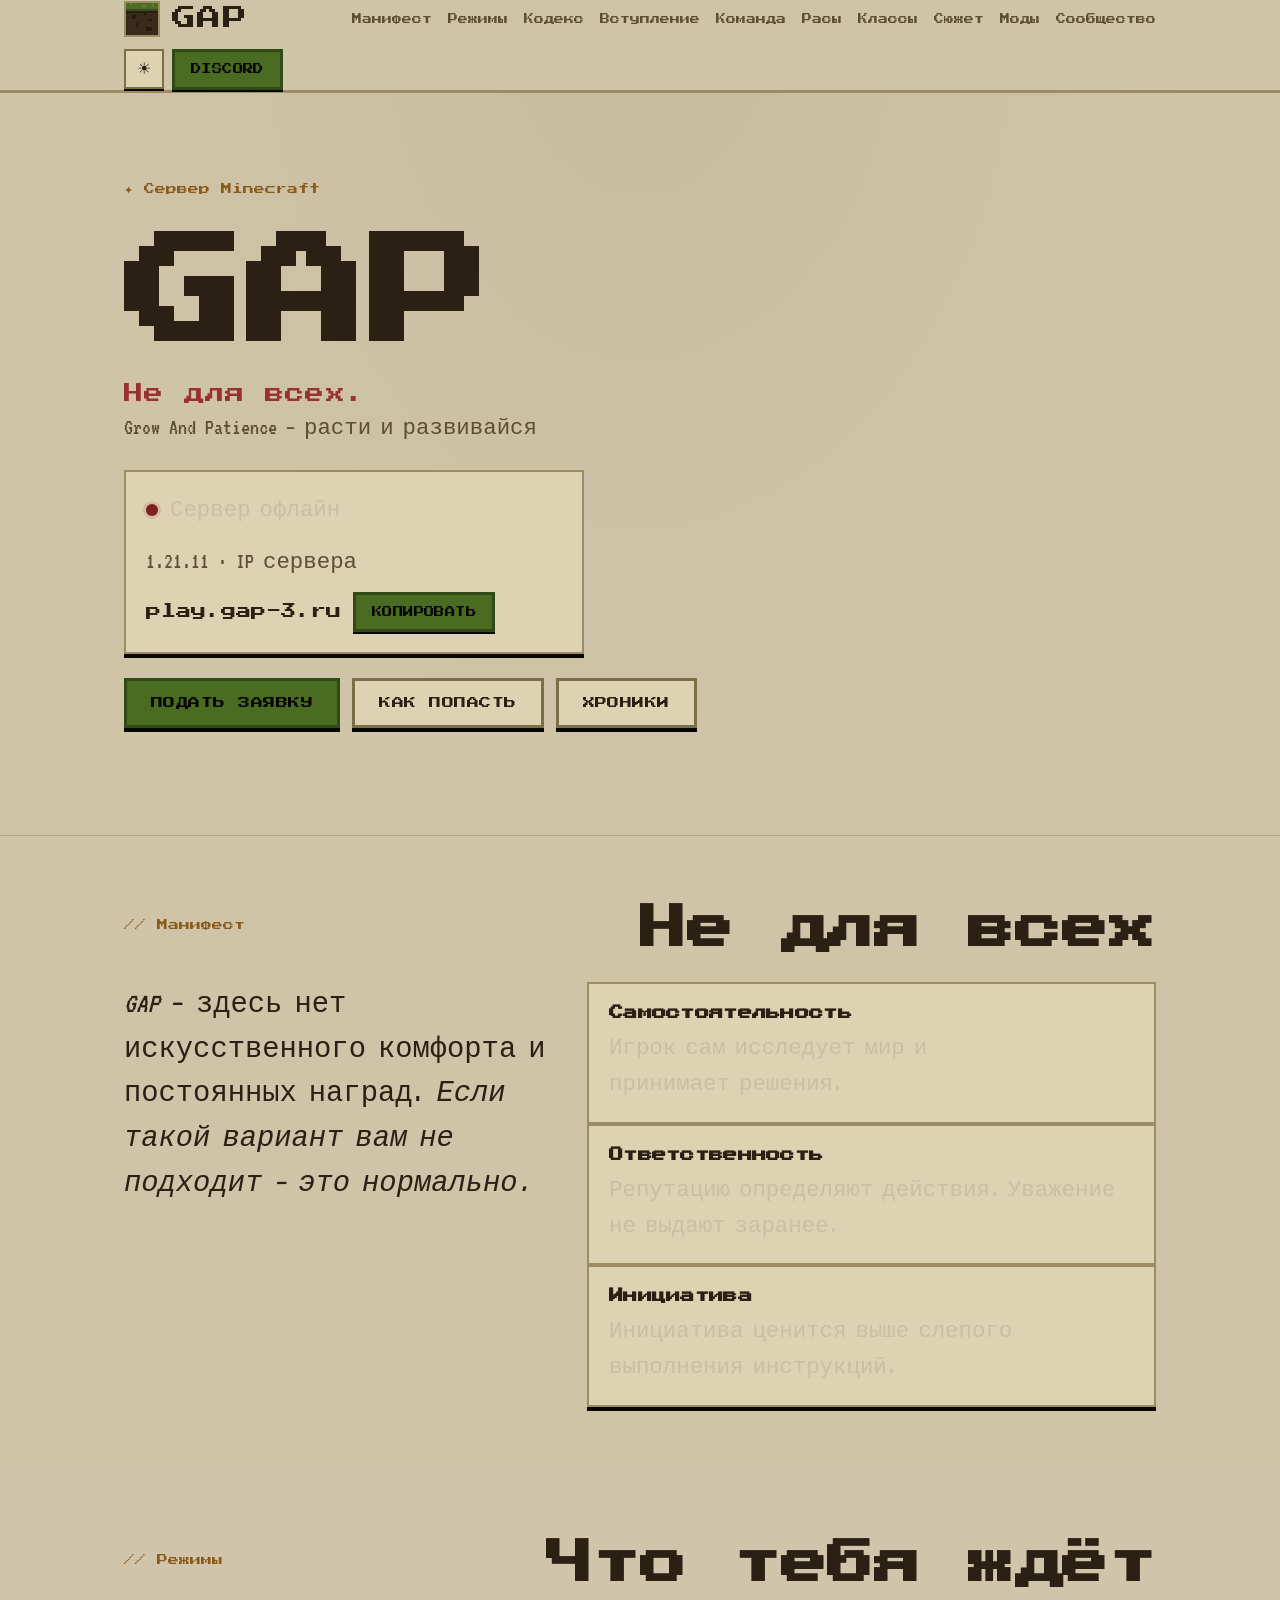
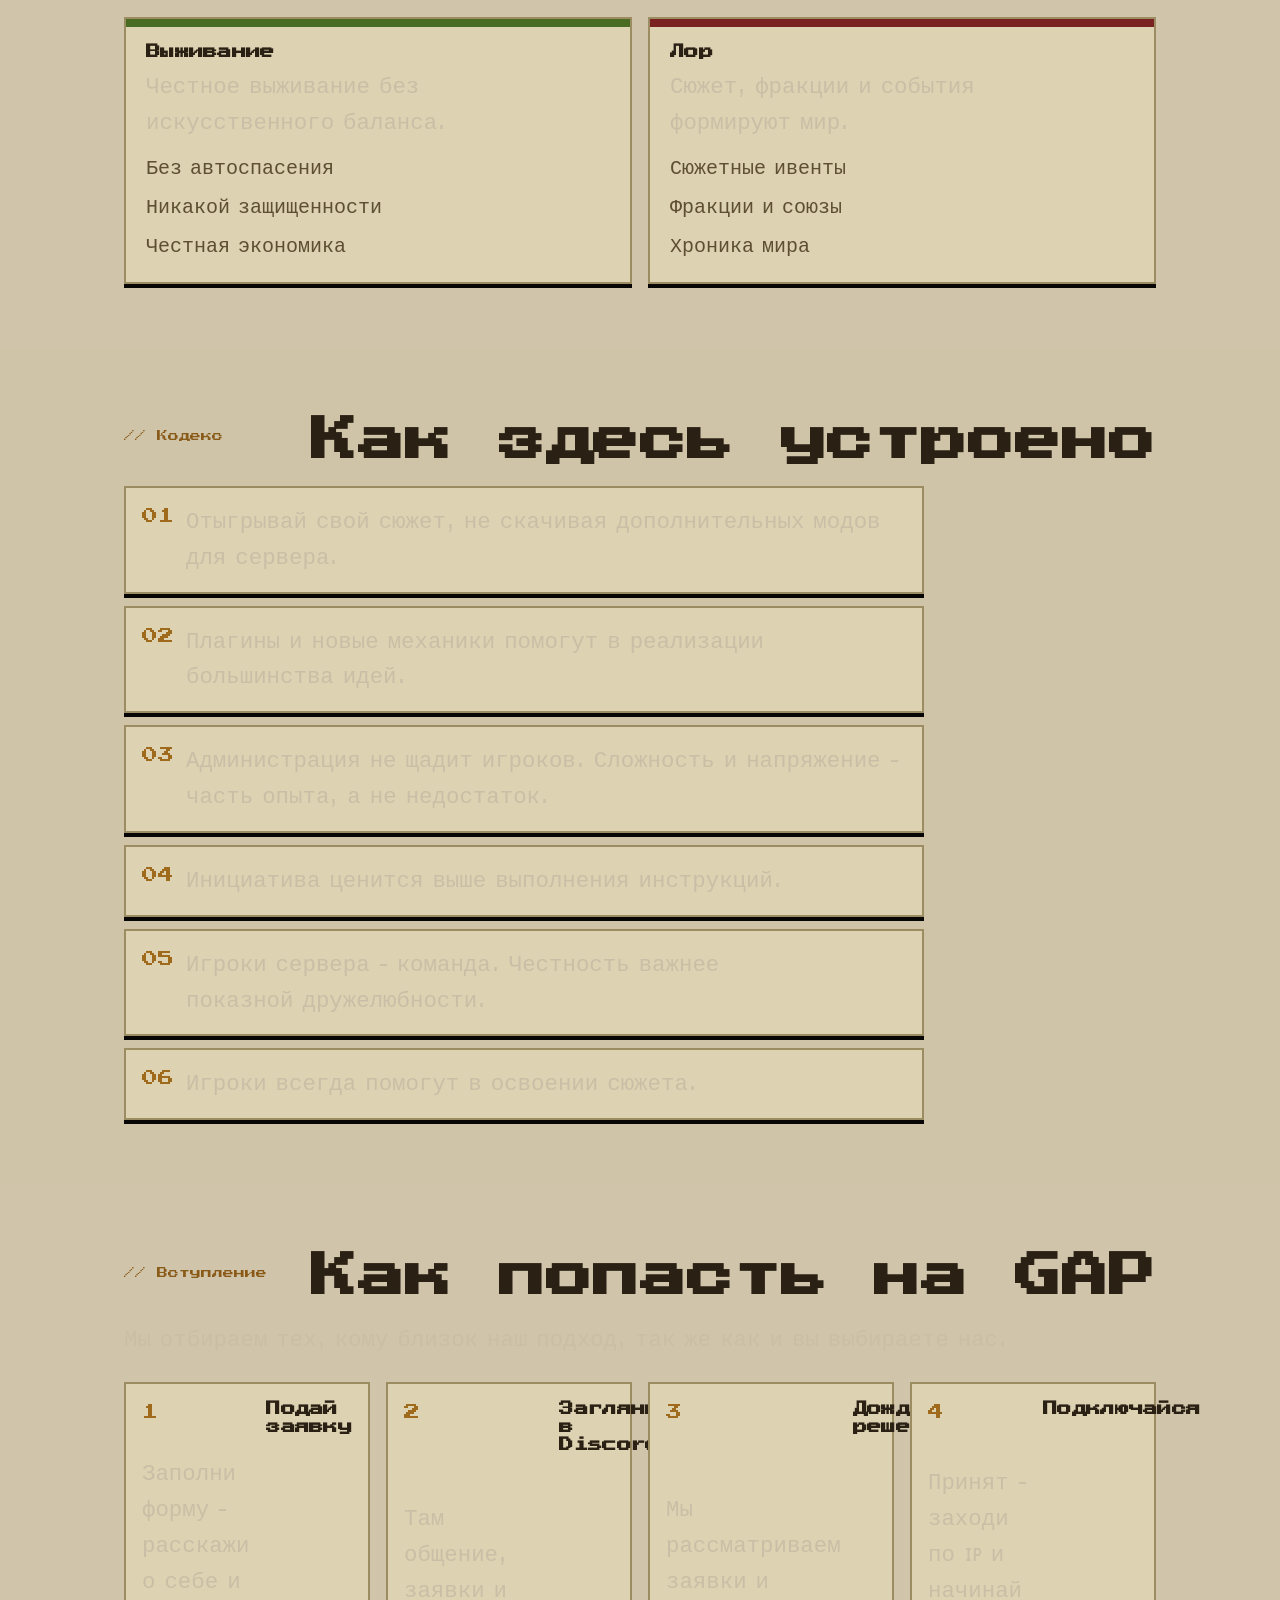
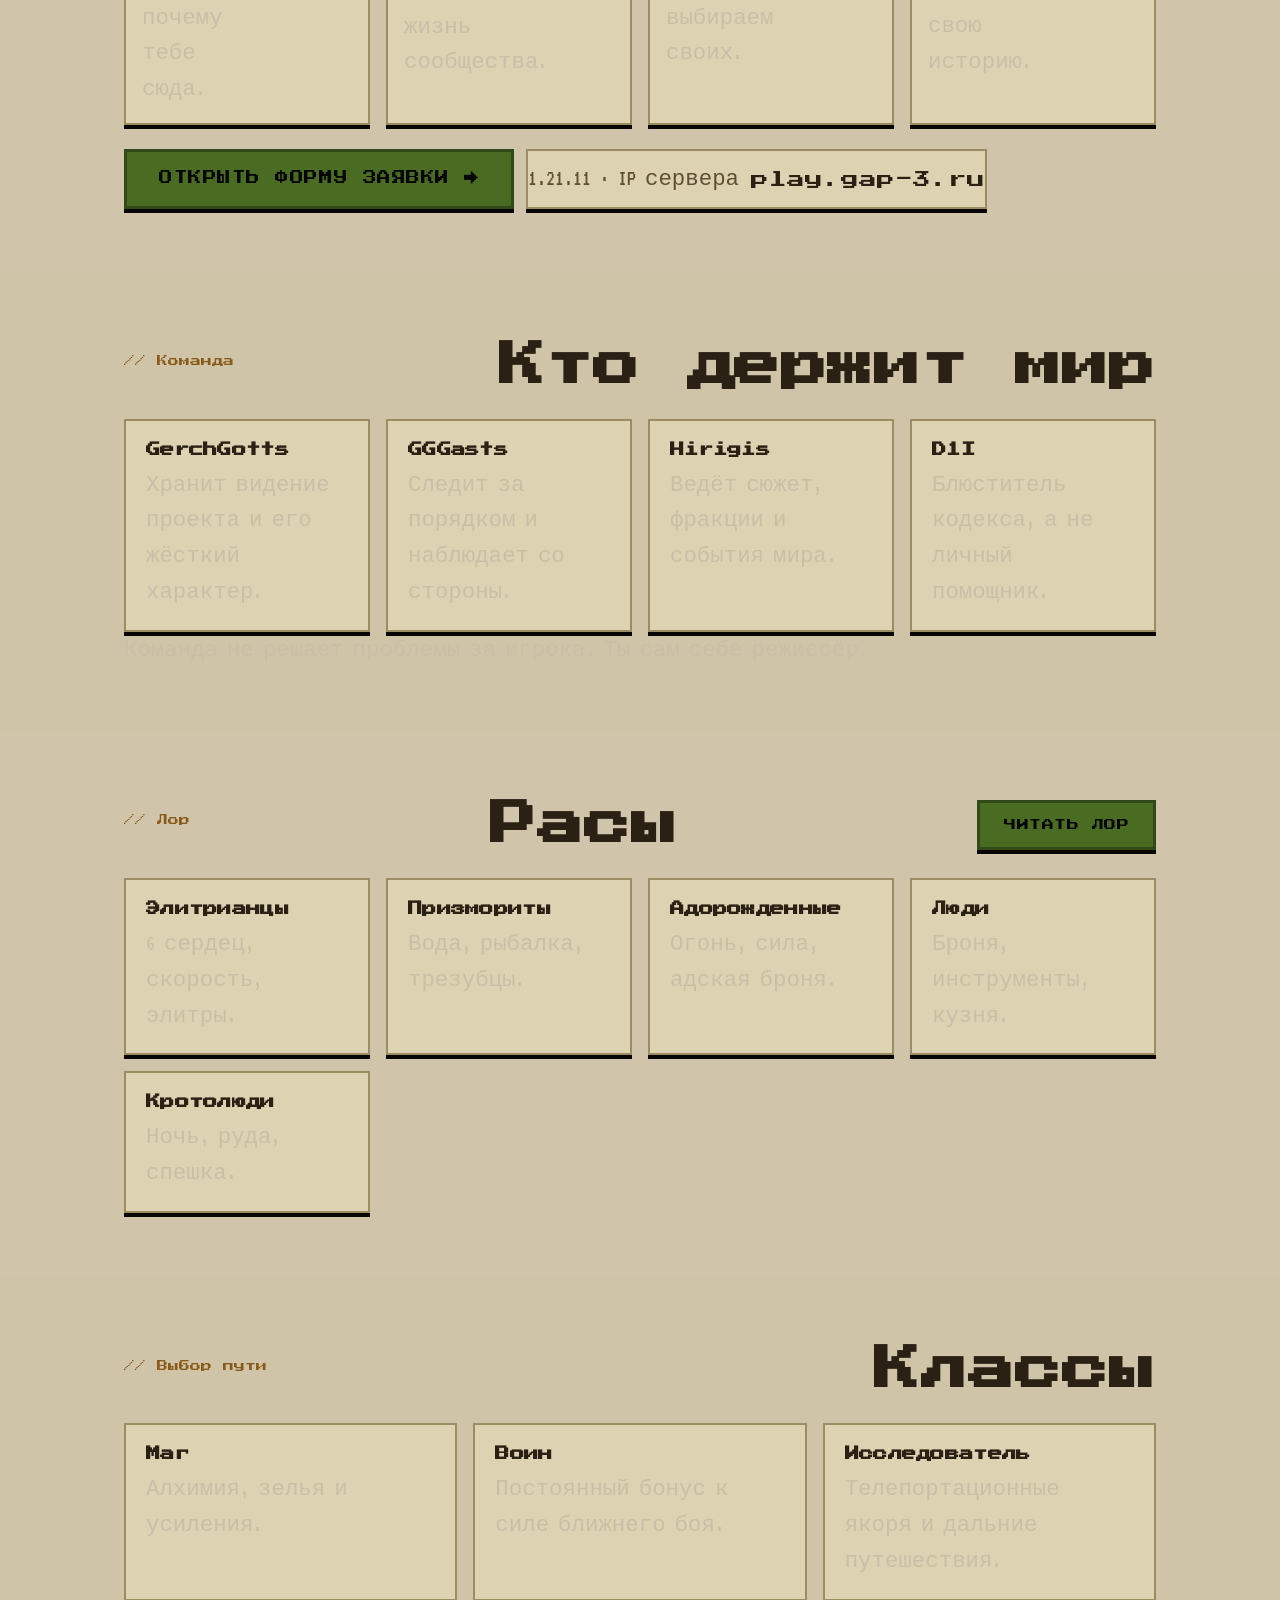
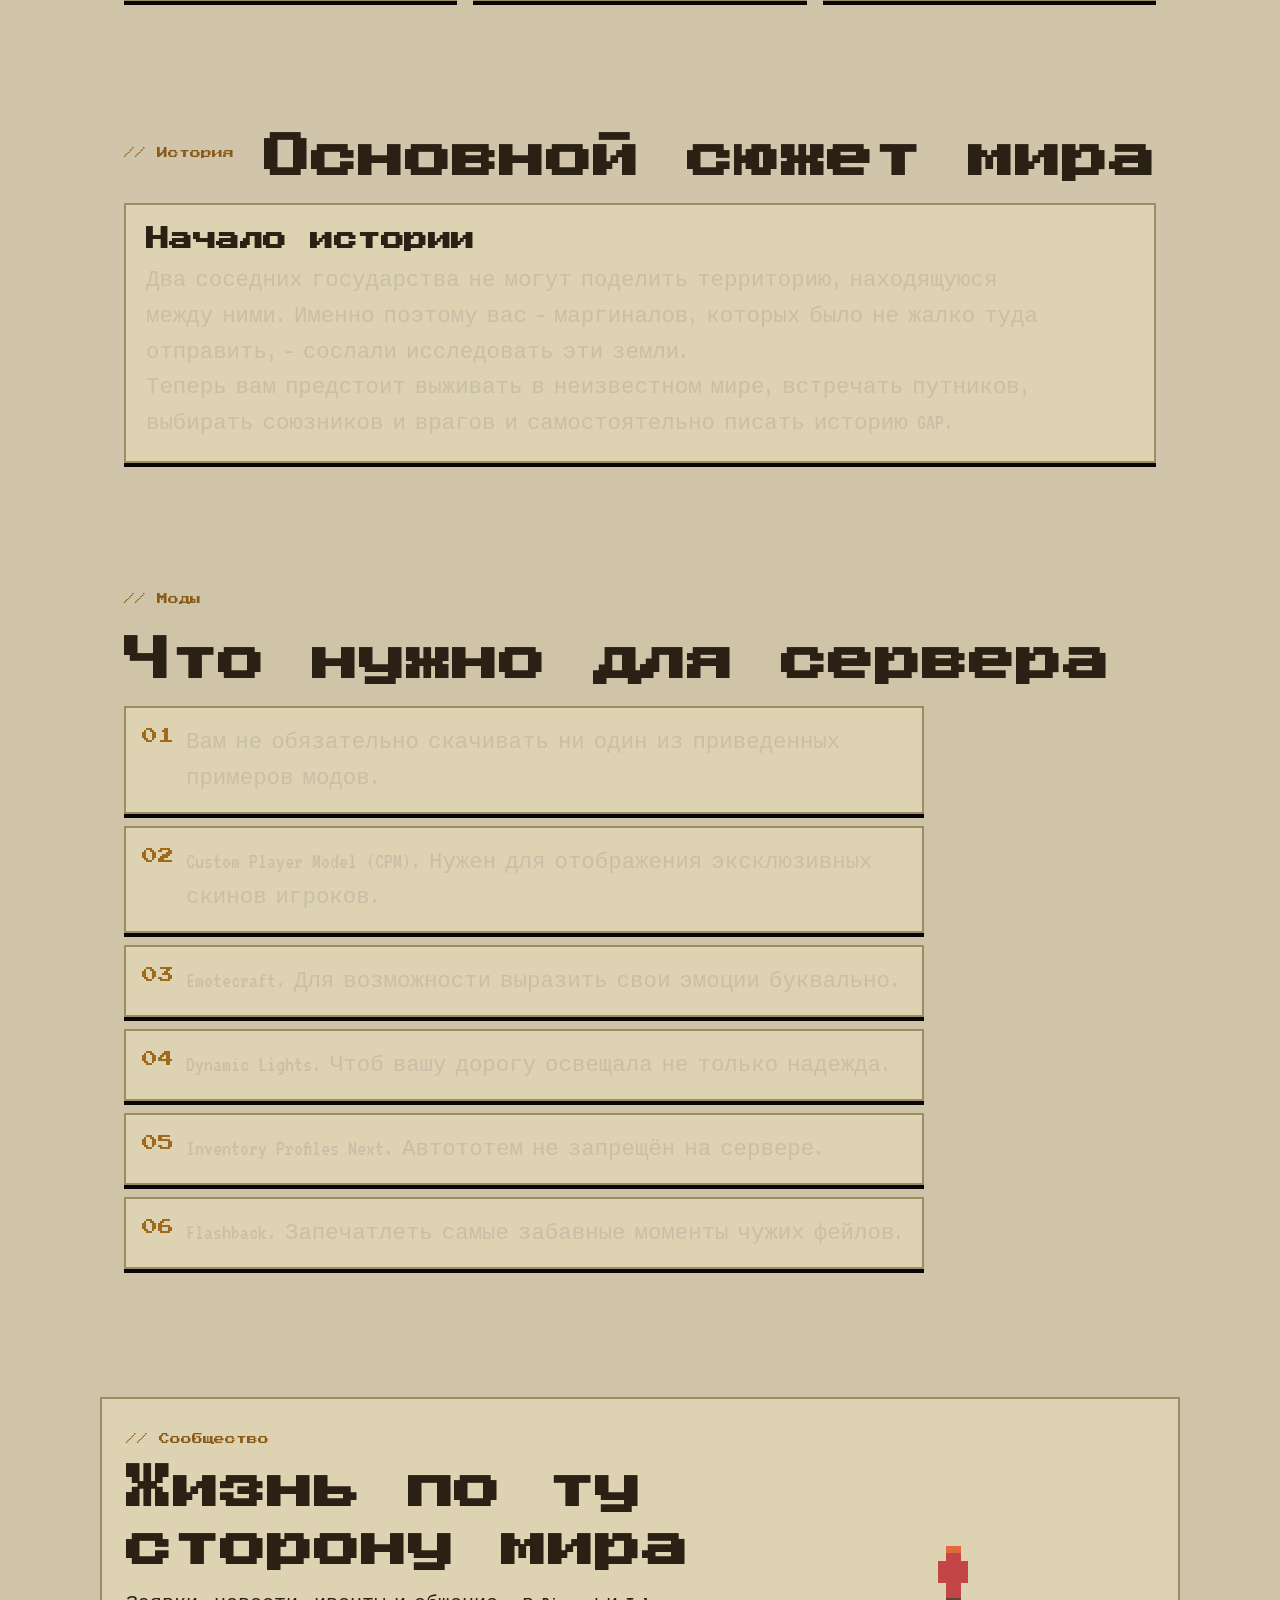
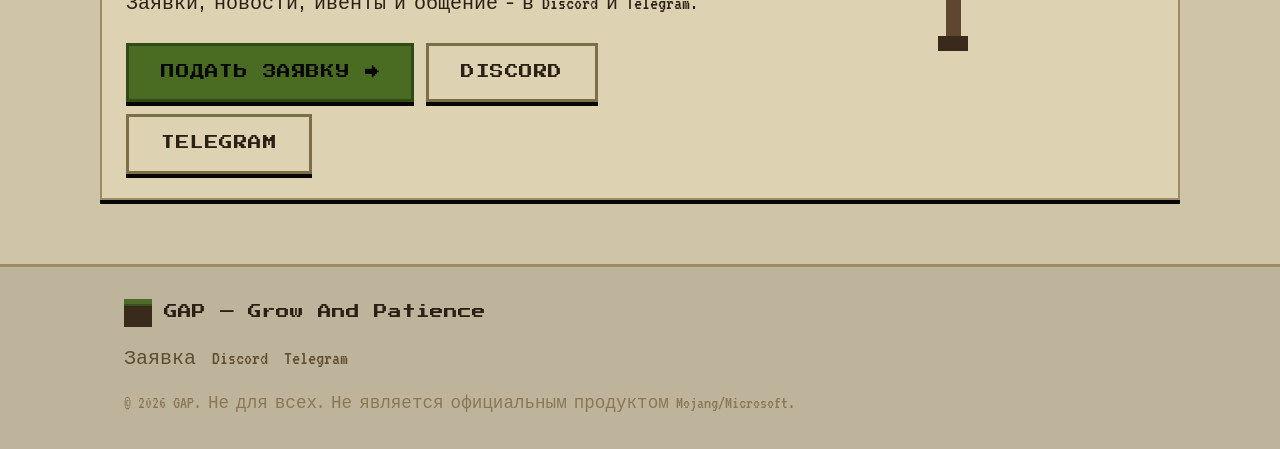
==== index.html @ f924ef8e "Add files via upload" ====
<!DOCTYPE html>
<html lang="ru">
<head>
  <meta charset="UTF-8" />
  <meta name="viewport" content="width=device-width, initial-scale=1.0" />
  <title>GAP — Minecraft сервер · Grow And Patience</title>
  <meta name="description" content="GAP (Grow And Patience) — Minecraft-сервер не для всех. Уважение зарабатывают поступками. Сложность — часть опыта. IP: play.gap-3.ru." />
  <meta property="og:title" content="GAP — не для всех" />
  <meta property="og:description" content="Minecraft-сервер, где ценят самостоятельность, ответственность и уважение, заработанное делом. IP: play.gap-3.ru" />
  <meta property="og:type" content="website" />
  <link rel="icon" type="image/svg+xml" href="favicon.svg" />
  <link rel="preconnect" href="https://fonts.googleapis.com" />
  <link rel="preconnect" href="https://fonts.gstatic.com" crossorigin />
  <link href="https://fonts.googleapis.com/css2?family=Press+Start+2P&family=VT323&display=swap" rel="stylesheet" />
  <link rel="stylesheet" href="style.css" />
</head>
<body id="top">
  <header class="header" id="header">
    <div class="container header__inner">
      <a href="#top" class="brand" aria-label="GAP — на главную">
        <svg class="brand__logo" width="36" height="36" viewBox="0 0 16 16" aria-hidden="true" shape-rendering="crispEdges">
          <rect x="0" y="0" width="16" height="16" fill="#3a2a1c"/>
          <rect x="0" y="0" width="16" height="4" fill="#4f6b2a"/>
          <rect x="0" y="3" width="16" height="1" fill="#3a4f1e"/>
          <rect x="2" y="0" width="1" height="1" fill="#5e7d33"/>
          <rect x="8" y="1" width="2" height="1" fill="#5e7d33"/>
          <rect x="13" y="0" width="1" height="2" fill="#5e7d33"/>
          <rect x="0" y="4" width="16" height="1" fill="#2a1d12"/>
          <rect x="3" y="6" width="2" height="2" fill="#241811"/>
          <rect x="9" y="5" width="1" height="1" fill="#241811"/>
          <rect x="11" y="8" width="2" height="1" fill="#241811"/>
          <rect x="5" y="10" width="1" height="2" fill="#241811"/>
          <rect x="10" y="12" width="3" height="2" fill="#241811"/>
        </svg>
        <span class="brand__name">GAP</span>
      </a>

      <nav class="nav" id="nav" aria-label="Основная навигация">
        <ul class="nav__list" role="list">
          <li><a href="#about" class="nav__link">Манифест</a></li>
          <li><a href="#modes" class="nav__link">Режимы</a></li>
          <li><a href="#code" class="nav__link">Кодекс</a></li>
          <li><a href="#join" class="nav__link">Вступление</a></li>
          <li><a href="#team" class="nav__link">Команда</a></li>
          <li><a href="#lors" class="nav__link">Расы</a></li>
          <li><a href="#klass" class="nav__link">Классы</a></li>
          <li><a href="#his" class="nav__link">Сюжет</a></li>
          <li><a href="#mods" class="nav__link">Моды</a></li>
          <li><a href="#community" class="nav__link">Сообщество</a></li>
        </ul>
      </nav>

      <div class="header__actions">
        <button class="icon-btn" data-theme-toggle aria-label="Сменить тему" type="button">☾</button>
        <a href="https://discord.gg/K4eqBtwQY" class="btn btn--primary btn--sm nav__cta" target="_blank" rel="noopener">Discord</a>
        <button class="nav__toggle" id="navToggle" aria-label="Меню" aria-expanded="false" aria-controls="nav" type="button">
          <span class="nav__toggle-bar"></span>
        </button>
      </div>
    </div>
  </header>

  <main>
    <section class="hero">
      <div class="container">
        <span class="section__kicker"><span aria-hidden="true">✦</span> Сервер Minecraft</span>
        <h1 class="hero__title">GAP</h1>
        <p class="hero__stark">Не для всех.</p>
        <p class="hero__subtitle">Grow And Patience — расти и развивайся</p>

        <div class="server-card" id="serverCard">
          <div class="server-card__status">
            <span class="status-dot" id="statusDot" aria-hidden="true"></span>
            <span class="status-text" id="statusText">Проверка статуса…</span>
            <span class="status-players" id="statusPlayers"></span>
          </div>
          <div class="server-card__ip">
            <span class="ip-label">1.21.11 · IP сервера</span>
            <code class="ip-value" id="ipValue">play.gap-3.ru</code>
            <button class="btn btn--primary btn--sm" id="copyIp" type="button">Копировать</button>
          </div>
        </div>

        <div class="hero__cta">
          <a href="https://docs.google.com/forms/d/e/1FAIpQLSevTM9x4Nj0kzvw-H3D0Pht1DlA0UzD4wT2avWDO1cuQO0ZNA/viewform?usp=publish-editor" class="btn btn--primary" target="_blank" rel="noopener">Подать заявку</a>
          <a href="#join" class="btn btn--ghost">Как попасть</a>
          <a href="chronicles.html" class="btn btn--ghost">Хроники</a>
        </div>

        <span class="copy-toast" id="copyToast" role="status" aria-live="polite">IP скопирован</span>
      </div>
    </section>

    <section class="section" id="about">
      <div class="container">
        <header class="section__head">
          <span class="section__kicker">// Манифест</span>
          <h2 class="section__title">Не для всех</h2>
        </header>
        <div class="about__grid">
          <p class="about__lead">
            <em>GAP</em> — здесь нет искусственного комфорта и постоянных наград.
            <em>Если такой вариант вам не подходит — это нормально.</em>
          </p>
          <div class="about__cards">
            <article class="about-card">
              <h3 class="about-card__title">Самостоятельность</h3>
              <p>Игрок сам исследует мир и принимает решения.</p>
            </article>
            <article class="about-card">
              <h3 class="about-card__title">Ответственность</h3>
              <p>Репутацию определяют действия. Уважение не выдают заранее.</p>
            </article>
            <article class="about-card">
              <h3 class="about-card__title">Инициатива</h3>
              <p>Инициатива ценится выше слепого выполнения инструкций.</p>
            </article>
          </div>
        </div>
      </div>
    </section>

    <section class="section section--alt" id="modes">
      <div class="container">
        <header class="section__head">
          <span class="section__kicker">// Режимы</span>
          <h2 class="section__title">Что тебя ждёт</h2>
        </header>
        <div class="modes__grid">
          <article class="mode-card">
            <div class="mode-card__bar mode-card__bar--moss"></div>
            <h3 class="mode-card__title">Выживание</h3>
            <p>Честное выживание без искусственного баланса.</p>
            <ul class="mode-card__list" role="list">
              <li>Без автоспасения</li>
              <li>Никакой защищенности</li>
              <li>Честная экономика</li>
            </ul>
          </article>
          <article class="mode-card">
            <div class="mode-card__bar mode-card__bar--blood"></div>
            <h3 class="mode-card__title">Лор</h3>
            <p>Сюжет, фракции и события формируют мир.</p>
            <ul class="mode-card__list" role="list">
              <li>Сюжетные ивенты</li>
              <li>Фракции и союзы</li>
              <li>Хроника мира</li>
            </ul>
          </article>
        </div>
      </div>
    </section>

    <section class="section" id="code">
      <div class="container">
        <header class="section__head">
          <span class="section__kicker">// Кодекс</span>
          <h2 class="section__title">Как здесь устроено</h2>
        </header>
        <ol class="rules">
          <li class="rule"><span class="rule__num">01</span><p>Отыгрывай свой сюжет, не скачивая дополнительных модов для сервера.</p></li>
          <li class="rule"><span class="rule__num">02</span><p>Плагины и новые механики помогут в реализации большинства идей.</p></li>
          <li class="rule"><span class="rule__num">03</span><p>Администрация не щадит игроков. Сложность и напряжение — часть опыта, а не недостаток.</p></li>
          <li class="rule"><span class="rule__num">04</span><p>Инициатива ценится выше выполнения инструкций.</p></li>
          <li class="rule"><span class="rule__num">05</span><p>Игроки сервера — команда. Честность важнее показной дружелюбности.</p></li>
          <li class="rule"><span class="rule__num">06</span><p>Игроки всегда помогут в освоении сюжета.</p></li>
        </ol>
      </div>
    </section>

    <section class="section section--alt" id="join">
      <div class="container">
        <header class="section__head">
          <span class="section__kicker">// Вступление</span>
          <h2 class="section__title">Как попасть на GAP</h2>
        </header>
        <p class="join__intro">Мы отбираем тех, кому близок наш подход, так же как и вы выбираете нас.</p>

        <ol class="steps">
          <li class="step">
            <span class="step__num">1</span>
            <h3 class="step__title">Подай заявку</h3>
            <p>Заполни форму — расскажи о себе и почему тебе сюда.</p>
          </li>
          <li class="step">
            <span class="step__num">2</span>
            <h3 class="step__title">Загляни в Discord</h3>
            <p>Там общение, заявки и жизнь сообщества.</p>
          </li>
          <li class="step">
            <span class="step__num">3</span>
            <h3 class="step__title">Дождись решения</h3>
            <p>Мы рассматриваем заявки и выбираем своих.</p>
          </li>
          <li class="step">
            <span class="step__num">4</span>
            <h3 class="step__title">Подключайся</h3>
            <p>Принят — заходи по IP и начинай свою историю.</p>
          </li>
        </ol>

        <div class="join__actions">
          <a href="https://docs.google.com/forms/d/e/1FAIpQLSevTM9x4Nj0kzvw-H3D0Pht1DlA0UzD4wT2avWDO1cuQO0ZNA/viewform?usp=publish-editor" class="btn btn--primary btn--lg" target="_blank" rel="noopener">Открыть форму заявки →</a>
          <div class="join__ip">
            <span class="ip-label">1.21.11 · IP сервера</span>
            <code class="ip-value ip-value--lg">play.gap-3.ru</code>
          </div>
        </div>
      </div>
    </section>

    <section class="section" id="team">
      <div class="container">
        <header class="section__head">
          <span class="section__kicker">// Команда</span>
          <h2 class="section__title">Кто держит мир</h2>
        </header>
        <div class="team__grid">
          <article class="staff-card">
            <h3 class="staff-card__role">GerchGotts</h3>
            <p class="staff-card__desc">Хранит видение проекта и его жёсткий характер.</p>
          </article>
          <article class="staff-card">
            <h3 class="staff-card__role">GGGasts</h3>
            <p class="staff-card__desc">Следит за порядком и наблюдает со стороны.</p>
          </article>
          <article class="staff-card">
            <h3 class="staff-card__role">Hirigis</h3>
            <p class="staff-card__desc">Ведёт сюжет, фракции и события мира.</p>
          </article>
          <article class="staff-card">
            <h3 class="staff-card__role">D1I</h3>
            <p class="staff-card__desc">Блюститель кодекса, а не личный помощник.</p>
          </article>
        </div>
        <p class="team__note">Команда не решает проблемы за игрока. Ты сам себе режиссёр.</p>
      </div>
    </section>

    <section class="section section--alt" id="lors">
      <div class="container">
        <header class="section__head">
          <span class="section__kicker">// Лор</span>
          <h2 class="section__title">Расы</h2>
          <a href="lors.html" class="btn btn--primary">Читать лор</a>
        </header>
        <div class="team__grid">
          <article class="staff-card"><h3 class="staff-card__role">Элитрианцы</h3><p class="staff-card__desc">6 сердец, скорость, элитры.</p></article>
          <article class="staff-card"><h3 class="staff-card__role">Призмориты</h3><p class="staff-card__desc">Вода, рыбалка, трезубцы.</p></article>
          <article class="staff-card"><h3 class="staff-card__role">Адорожденные</h3><p class="staff-card__desc">Огонь, сила, адская броня.</p></article>
          <article class="staff-card"><h3 class="staff-card__role">Люди</h3><p class="staff-card__desc">Броня, инструменты, кузня.</p></article>
          <article class="staff-card"><h3 class="staff-card__role">Кротолюди</h3><p class="staff-card__desc">Ночь, руда, спешка.</p></article>
        </div>
      </div>
    </section>

    <section class="section" id="klass">
      <div class="container">
        <header class="section__head">
          <span class="section__kicker">// Выбор пути</span>
          <h2 class="section__title">Классы</h2>
        </header>
        <div class="team__grid">
          <article class="staff-card"><h3 class="staff-card__role">Маг</h3><p class="staff-card__desc">Алхимия, зелья и усиления.</p></article>
          <article class="staff-card"><h3 class="staff-card__role">Воин</h3><p class="staff-card__desc">Постоянный бонус к силе ближнего боя.</p></article>
          <article class="staff-card"><h3 class="staff-card__role">Исследователь</h3><p class="staff-card__desc">Телепортационные якоря и дальние путешествия.</p></article>
        </div>
      </div>
    </section>

    <section class="section section--alt" id="his">
      <div class="container">
        <header class="section__head">
          <span class="section__kicker">// История</span>
          <h2 class="section__title">Основной сюжет мира</h2>
        </header>
        <article class="chapter">
          <h3>Начало истории</h3>
          <p>Два соседних государства не могут поделить территорию, находящуюся между ними. Именно поэтому вас — маргиналов, которых было не жалко туда отправить, — сослали исследовать эти земли.</p>
          <p>Теперь вам предстоит выживать в неизвестном мире, встречать путников, выбирать союзников и врагов и самостоятельно писать историю GAP.</p>
        </article>
      </div>
    </section>

    <section class="section" id="mods">
      <div class="container">
        <header class="section__head">
          <span class="section__kicker">// Моды</span>
          <h2 class="section__title">Что нужно для сервера</h2>
        </header>
        <ul class="rules">
          <li class="rule"><span class="rule__num">01</span><p>Вам не обязательно скачивать ни один из приведенных примеров модов.</p></li>
          <li class="rule"><span class="rule__num">02</span><p>Custom Player Model (CPM). Нужен для отображения эксклюзивных скинов игроков.</p></li>
          <li class="rule"><span class="rule__num">03</span><p>Emotecraft. Для возможности выразить свои эмоции буквально.</p></li>
          <li class="rule"><span class="rule__num">04</span><p>Dynamic Lights. Чтоб вашу дорогу освещала не только надежда.</p></li>
          <li class="rule"><span class="rule__num">05</span><p>Inventory Profiles Next. Автототем не запрещён на сервере.</p></li>
          <li class="rule"><span class="rule__num">06</span><p>Flashback. Запечатлеть самые забавные моменты чужих фейлов.</p></li>
        </ul>
      </div>
    </section>

    <section class="section community" id="community">
      <div class="container community__inner">
        <div class="community__text">
          <span class="section__kicker">// Сообщество</span>
          <h2 class="section__title">Жизнь по ту сторону мира</h2>
          <p>Заявки, новости, ивенты и общение — в Discord и Telegram.</p>
          <div class="community__cta">
            <a href="https://docs.google.com/forms/d/e/1FAIpQLSevTM9x4Nj0kzvw-H3D0Pht1DlA0UzD4wT2avWDO1cuQO0ZNA/viewform?usp=publish-editor" class="btn btn--primary btn--lg" target="_blank" rel="noopener">Подать заявку →</a>
            <a href="https://discord.gg/K4eqBtwQY" class="btn btn--ghost btn--lg" target="_blank" rel="noopener">Discord</a>
            <a href="https://t.me/GerchAndPets" class="btn btn--ghost btn--lg" target="_blank" rel="noopener">Telegram</a>
          </div>
        </div>
        <div class="community__art" aria-hidden="true">
          <svg width="120" height="120" viewBox="0 0 16 16" shape-rendering="crispEdges">
            <rect x="7" y="1" width="2" height="1" fill="#e06a3a"/>
            <rect x="7" y="2" width="2" height="6" fill="#c44545"/>
            <rect x="6" y="3" width="4" height="3" fill="#c44545"/>
            <rect x="7" y="8" width="2" height="7" fill="#5e4630"/>
            <rect x="6" y="13" width="4" height="2" fill="#3a2a1c"/>
          </svg>
        </div>
      </div>
    </section>
  </main>

  <footer class="footer">
    <div class="container footer__inner">
      <div class="footer__brand">
        <svg width="28" height="28" viewBox="0 0 16 16" aria-hidden="true" shape-rendering="crispEdges">
          <rect x="0" y="0" width="16" height="4" fill="#4f6b2a"/>
          <rect x="0" y="4" width="16" height="12" fill="#3a2a1c"/>
          <rect x="0" y="3" width="16" height="1" fill="#3a4f1e"/>
        </svg>
        <span>GAP — Grow And Patience</span>
      </div>
      <div class="footer__links">
        <a href="https://docs.google.com/forms/d/e/1FAIpQLSevTM9x4Nj0kzvw-H3D0Pht1DlA0UzD4wT2avWDO1cuQO0ZNA/viewform?usp=publish-editor" target="_blank" rel="noopener">Заявка</a>
        <a href="https://discord.gg/K4eqBtwQY" target="_blank" rel="noopener">Discord</a>
        <a href="https://t.me/GerchAndPets" target="_blank" rel="noopener">Telegram</a>
      </div>
      <p class="footer__copy">© <span id="year"></span> GAP. Не для всех. Не является официальным продуктом Mojang/Microsoft.</p>
    </div>
  </footer>

  <script src="main.js" defer></script>
<script data-pplx-inline-edit>
(function () {
  if (window === window.top) return;

  const allowedParentOrigins = ["https://www.perplexity.ai","https://perplexity.ai","https://testing.perplexity.ai","https://staging.perplexity.ai","https://*.preview.i.perplexity.ai","http://perplexity.localhost","http://localhost:1420","http://127.0.0.1:1420","http://localhost:3000","http://127.0.0.1:3000","http://localhost:5173","http://127.0.0.1:5173"];
  const MAX_FONT_BYTES = 500 * 1024;
  const MAX_TOTAL_FONT_BYTES = 2 * 1024 * 1024;
  let scrollForwarding = false;
  let scrollRaf = 0;
  let trustedTopOrigin = null;

  // Allow entries like "https://*.preview.i.perplexity.ai" — the wildcard
  // matches a single DNS label (no dots), so "https://*.foo" cannot stretch
  // across multiple labels.
  function matchesAllowedOrigin(origin) {
    if (!origin) return false;
    for (const entry of allowedParentOrigins) {
      if (!entry.includes("*")) {
        if (entry === origin) return true;
        continue;
      }
      const pattern = new RegExp(
        "^" +
          entry.replace(/[.+?^${}()|[\]\\]/g, "\\$&").replace(/\*/g, "[^.]+") +
          "$",
      );
      if (pattern.test(origin)) return true;
    }
    return false;
  }

  // Trust decision: when the sender is same-origin-visible (event.origin is a
  // real origin like https://www.perplexity.ai) we trust event.origin directly.
  // When event.origin is "null" (opaque broker srcdoc), we fall back to the
  // broker's stamped `parentOrigin` to identify the top window. The fallback
  // is claim-only — we rely on the browser's native `targetOrigin` enforcement
  // on the response path (see postToTrustedTop) to ensure replies can't be
  // delivered to anyone but the actual top window of that claimed origin.
  function getTrustedParentOrigin(event) {
    const forwardedParentOrigin =
      typeof event.data.parentOrigin === "string" ? event.data.parentOrigin : null;
    const parentOrigin = event.origin === "null" ? forwardedParentOrigin : event.origin;
    return matchesAllowedOrigin(parentOrigin) ? parentOrigin : null;
  }

  // All responses go to window.top with targetOrigin = the allowlisted origin.
  // An attacker that iframes us inside their own null-origin broker can claim
  // any parentOrigin they like, but the browser will drop the reply whenever
  // the real top's origin doesn't match — so the screenshot never leaves.
  function postToTrustedTop(message) {
    if (!trustedTopOrigin) return;
    try {
      window.top.postMessage(message, trustedTopOrigin);
    } catch (_error) {}
  }

  function inlineAll(original, clone) {
    if (original.nodeType !== 1 || clone.nodeType !== 1) return;

    try {
      const computedStyle = getComputedStyle(original);
      // cssText on a computed style is the serialized declaration in modern
      // Chromium/Safari — a single read beats enumerating ~400 longhand
      // properties. Firefox returns "" here, so we fall back on empty.
      const serialized = computedStyle.cssText;
      if (serialized) {
        clone.style.cssText = serialized;
      } else {
        const parts = new Array(computedStyle.length);
        for (let index = 0; index < computedStyle.length; index += 1) {
          const property = computedStyle[index];
          parts[index] = `${property}:${computedStyle.getPropertyValue(property)};`;
        }
        clone.style.cssText = parts.join("");
      }
    } catch (_error) {}

    const originalChildren = original.children;
    const clonedChildren = clone.children;
    for (
      let index = 0;
      index < originalChildren.length && index < clonedChildren.length;
      index += 1
    ) {
      inlineAll(originalChildren[index], clonedChildren[index]);
    }
  }

  function extractFontUrl(srcValue) {
    const matches = [
      ...srcValue.matchAll(
        /url\(["']?([^"')]+)["']?\)(?:\s*format\(["']?([^"')]+)["']?\))?/gi,
      ),
    ];
    if (matches.length === 0) return null;
    const woff2 = matches.find((m) => m[2] && m[2].toLowerCase().includes("woff2"));
    if (woff2) return woff2[1];
    const woff = matches.find((m) => m[2] && m[2].toLowerCase().includes("woff"));
    if (woff) return woff[1];
    return matches[0][1];
  }

  // Cache resolved font URL -> data URI across captures. Fonts on a page
  // essentially never change, and a batch run emits multiple captures back to
  // back — without this we'd refetch + re-base64 every time.
  const fontDataUriCache = new Map();
  const SRC_DECLARATION_RE = /src\s*:\s*[^;}]+/i;

  async function fetchAsDataUri(url) {
    if (fontDataUriCache.has(url)) return fontDataUriCache.get(url);
    let dataUri = null;
    try {
      const response = await fetch(url, { mode: "cors", credentials: "omit" });
      if (response.ok) {
        const blob = await response.blob();
        if (blob.size <= MAX_FONT_BYTES) {
          dataUri = await new Promise((resolve) => {
            const reader = new FileReader();
            reader.onloadend = () =>
              resolve(typeof reader.result === "string" ? reader.result : null);
            reader.onerror = () => resolve(null);
            reader.readAsDataURL(blob);
          });
        }
      }
    } catch (_error) {
      dataUri = null;
    }
    fontDataUriCache.set(url, dataUri);
    return dataUri;
  }

  function collectFontFaceRuleTexts() {
    const rules = [];
    for (const sheet of document.styleSheets) {
      let cssRules;
      try {
        cssRules = sheet.cssRules;
      } catch (_error) {
        continue;
      }
      if (!cssRules) continue;
      for (const rule of cssRules) {
        const cssText = rule.cssText || "";
        if (cssText.startsWith("@font-face")) rules.push(cssText);
      }
    }
    return rules;
  }

  async function buildInlinedFontCss() {
    const ruleTexts = collectFontFaceRuleTexts();
    if (ruleTexts.length === 0) return null;

    const resolved = ruleTexts.map((cssText) => {
      if (!SRC_DECLARATION_RE.test(cssText)) return null;
      const srcMatch = cssText.match(/src\s*:\s*([^;}]+)[;}]/i);
      if (!srcMatch) return null;
      const url = extractFontUrl(srcMatch[1]);
      if (!url) return null;
      try {
        return { cssText, url: new URL(url, document.baseURI).href };
      } catch (_error) {
        return null;
      }
    });

    const dataUris = await Promise.all(
      resolved.map((entry) => (entry ? fetchAsDataUri(entry.url) : Promise.resolve(null))),
    );

    const inlined = [];
    let totalBytes = 0;
    for (let index = 0; index < resolved.length; index += 1) {
      const entry = resolved[index];
      const dataUri = dataUris[index];
      if (!entry || !dataUri) continue;
      const approxBytes = dataUri.length * 0.75;
      if (totalBytes + approxBytes > MAX_TOTAL_FONT_BYTES) break;
      totalBytes += approxBytes;
      inlined.push(entry.cssText.replace(SRC_DECLARATION_RE, `src: url("${dataUri}")`));
    }
    return inlined.length > 0 ? inlined.join("\n") : null;
  }

  function stripExternal(clone) {
    const images = clone.querySelectorAll("img");
    for (let index = 0; index < images.length; index += 1) {
      const src = images[index].getAttribute("src");
      if (src && !src.startsWith("data:")) images[index].removeAttribute("src");
    }

    const elements = clone.querySelectorAll("*");
    for (let index = 0; index < elements.length; index += 1) {
      const style = elements[index].style.cssText;
      if (style && style.includes("url(")) {
        elements[index].style.cssText = style.replace(
          /url\(["']?(?!data:)[^)"']*["']?\)/gi,
          "none",
        );
      }
    }
  }

  function emitScroll() {
    scrollRaf = 0;
    if (!scrollForwarding) return;
    postToTrustedTop({
      type: "INLINE_EDIT_SCROLL",
      scrollX: window.scrollX,
      scrollY: window.scrollY,
    });
  }

  window.addEventListener(
    "scroll",
    function () {
      if (!scrollForwarding || scrollRaf) return;
      scrollRaf = requestAnimationFrame(emitScroll);
    },
    { passive: true, capture: true },
  );

  async function handleCaptureRequest(event) {
    const requestId = event.data.requestId;
    const scrollX = window.scrollX;
    const scrollY = window.scrollY;
    const width = window.innerWidth;
    const height = window.innerHeight;

    function postResult(dataUrl) {
      postToTrustedTop({
        type: "INLINE_EDIT_SCREENSHOT_RESULT",
        requestId,
        dataUrl,
        scrollX,
        scrollY,
      });
    }

    try {
      // Wait for any pending web fonts to resolve so both inline metrics and
      // the @font-face inlining below see the same loaded faces.
      if (document.fonts && document.fonts.ready) {
        try {
          await document.fonts.ready;
        } catch (_error) {}
      }

      const clone = document.documentElement.cloneNode(true);
      inlineAll(document.documentElement, clone);

      const removedNodes = clone.querySelectorAll("script,link[rel=\"stylesheet\"],style");
      for (let index = 0; index < removedNodes.length; index += 1) {
        removedNodes[index].remove();
      }

      stripExternal(clone);

      // Re-embed web fonts as data-URI @font-face rules so the SVG rasterizer
      // can resolve them — external font URLs aren't fetched during
      // foreignObject rendering, which would otherwise force a fallback face
      // and change text metrics.
      const inlinedFontCss = await buildInlinedFontCss();
      if (inlinedFontCss) {
        const styleEl = document.createElement("style");
        styleEl.textContent = inlinedFontCss;
        const head = clone.querySelector("head");
        if (head) head.appendChild(styleEl);
        else clone.insertBefore(styleEl, clone.firstChild);
      }

      const html = new XMLSerializer().serializeToString(clone);
      const svg =
        `<svg xmlns="http://www.w3.org/2000/svg" width="${width}" height="${height}">` +
        '<foreignObject width="100%" height="100%">' +
        `<div xmlns="http://www.w3.org/1999/xhtml" style="width:${width}px;height:${height}px;overflow:hidden">` +
        `<div style="position:relative;left:-${scrollX}px;top:-${scrollY}px">` +
        html +
        "</div></div></foreignObject></svg>";
      const svgUrl = `data:image/svg+xml;charset=utf-8,${encodeURIComponent(svg)}`;
      const image = new Image();
      image.onload = function () {
        const canvas = document.createElement("canvas");
        canvas.width = width;
        canvas.height = height;
        canvas.getContext("2d").drawImage(image, 0, 0);
        postResult(canvas.toDataURL("image/png"));
      };
      image.onerror = function () {
        postResult(null);
      };
      image.src = svgUrl;
    } catch (_error) {
      postResult(null);
    }
  }

  window.addEventListener("message", function (event) {
    if (!event.data) return;
    // Only accept messages from the direct parent frame. Blocks sibling /
    // unrelated-window postMessage senders that could otherwise reach us.
    if (event.source !== window.parent) return;

    const trustedParentOrigin = getTrustedParentOrigin(event);
    if (!trustedParentOrigin) return;
    trustedTopOrigin = trustedParentOrigin;

    if (event.data.type === "INLINE_EDIT_SCROLL_START") {
      scrollForwarding = true;
      emitScroll();
      return;
    }

    if (event.data.type === "INLINE_EDIT_SCROLL_STOP") {
      scrollForwarding = false;
      if (scrollRaf) cancelAnimationFrame(scrollRaf);
      scrollRaf = 0;
      return;
    }

    if (event.data.type !== "INLINE_EDIT_CAPTURE_REQUEST") return;

    handleCaptureRequest(event);
  });
})();


</script></body>
</html>
---- style.css ----
:root {
  --color-bg: #12100e;
  --color-bg-2: #16130f;
  --color-surface: #1c1814;
  --color-surface-2: #241f19;
  --color-divider: #2e2820;
  --color-border: #3a3327;
  --color-border-strong: #4a4133;

  --color-text: #d9ceb6;
  --color-text-muted: #8c8270;
  --color-text-faint: #5e5648;

  --color-moss: #6f8f3a;
  --color-moss-hover: #82a447;
  --color-moss-dark: #3f5a22;
  --color-dirt: #5e4630;
  --color-dirt-dark: #3a2a1c;
  --color-blood: #a83232;
  --color-blood-bright: #c44545;
  --color-gold: #c8932f;
  --color-gold-bright: #e0b04e;
  --color-ember: #c25e1c;
  --color-online: #6f8f3e;

  --shadow-pixel: 0 4px 0 0 #070605;
  --shadow-pixel-sm: 0 2px 0 0 #070605;

  --font-display: "Press Start 2P", monospace;
  --font-body: "VT323", monospace;

  --text-sm: 1rem;
  --text-base: 1.25rem;
  --text-lg: 1.5rem;
  --text-xl: 2rem;

  --space-2: 0.5rem;
  --space-3: 0.75rem;
  --space-4: 1rem;
  --space-5: 1.25rem;
  --space-6: 1.5rem;
  --space-8: 2rem;
  --space-10: 2.5rem;
  --space-12: 3rem;
  --space-16: 4rem;
  --space-20: 5rem;
  --space-24: 6rem;

  --content-default: 1080px;
  --transition: 140ms steps(4);
}

[data-theme="light"] {
  --color-bg: #cfc4a8;
  --color-bg-2: #c8bca0;
  --color-surface: #ddd2b2;
  --color-surface-2: #e4dbc0;
  --color-divider: #b8ac88;
  --color-border: #9c8c62;
  --color-border-strong: #7e6e48;

  --color-text: #2a2014;
  --color-text-muted: #5e4f33;
  --color-text-faint: #8a7855;

  --color-moss: #4a6b22;
  --color-moss-hover: #3f5a1e;
  --color-moss-dark: #324a18;
  --color-blood: #7a2222;
  --color-blood-bright: #9b3030;
  --color-gold: #8a5a18;
  --color-gold-bright: #a06a1c;
  --color-ember: #a8531a;
  --color-online: #3f5a26;
}

*,
*::before,
*::after {
  box-sizing: border-box;
  margin: 0;
  padding: 0;
}

html {
  -webkit-text-size-adjust: none;
  text-size-adjust: none;
  scroll-behavior: smooth;
  scroll-padding-top: var(--space-20);
}

body {
  min-height: 100dvh;
  font-family: var(--font-body);
  font-size: var(--text-base);
  line-height: 1.55;
  color: var(--color-text);
  background-color: var(--color-bg);
  background-image:
    radial-gradient(ellipse at 50% 0%, var(--color-bg-2), var(--color-bg) 60%),
    radial-gradient(circle at 85% 70%, rgba(168, 50, 50, 0.05), transparent 45%);
  background-attachment: fixed;
  overflow-x: hidden;
  image-rendering: pixelated;
  -webkit-font-smoothing: none;
}

html, body {
  margin: 0;
  padding: 0;
  overflow-x: hidden;
}

img, svg, canvas {
  display: block;
  max-width: 100%;
  height: auto;
}

ul[role="list"], ol[role="list"] {
  list-style: none;
}

a {
  color: inherit;
  text-decoration: none;
}

button {
  cursor: pointer;
  font: inherit;
  color: inherit;
  background: none;
  border: none;
}

h1, h2, h3 {
  font-family: var(--font-display);
  line-height: 1.25;
  text-wrap: balance;
  letter-spacing: 0.02em;
}

p, li {
  text-wrap: pretty;
  max-width: 100ch;
}

::selection {
  background: var(--color-moss);
  color: #070605;
}

:focus-visible {
  outline: 3px solid var(--color-gold-bright);
  outline-offset: 3px;
}

@media (prefers-reduced-motion: reduce) {
  *,
  *::before,
  *::after {
    animation-duration: 0.01ms !important;
    transition-duration: 0.01ms !important;
    scroll-behavior: auto !important;
  }
}

.container {
  width: 100%;
  max-width: var(--content-default);
  margin-inline: auto;
  padding-inline: var(--space-6);
}

.btn {
  display: inline-flex;
  align-items: center;
  justify-content: center;
  gap: var(--space-2);
  font-family: var(--font-display);
  font-size: 0.75rem;
  letter-spacing: 0.04em;
  padding: var(--space-4) var(--space-6);
  border: 3px solid #070605;
  box-shadow: var(--shadow-pixel);
  transition: transform var(--transition), box-shadow var(--transition), background var(--transition), color var(--transition);
  text-transform: uppercase;
  line-height: 1;
}

.btn:active {
  transform: translateY(3px);
  box-shadow: var(--shadow-pixel-sm);
}

.btn--sm {
  font-size: 0.65rem;
  padding: var(--space-3) var(--space-4);
  box-shadow: var(--shadow-pixel-sm);
}

.btn--lg {
  font-size: 0.85rem;
  padding: var(--space-5) var(--space-8);
}

.btn--primary {
  background: var(--color-moss);
  color: #070605;
  border-color: var(--color-moss-dark);
}

.btn--primary:hover {
  background: var(--color-moss-hover);
  box-shadow: 0 4px 0 0 #070605, 0 0 18px rgba(111, 143, 58, 0.4);
}

.btn--ghost {
  background: var(--color-surface);
  color: var(--color-text);
  border-color: var(--color-border-strong);
}

.btn--ghost:hover {
  background: var(--color-surface-2);
  border-color: var(--color-moss);
  color: var(--color-moss-hover);
}

.header {
  position: sticky;
  top: 0;
  z-index: 50;
  width: 100%;
  background: color-mix(in srgb, var(--color-bg) 88%, transparent);
  backdrop-filter: blur(6px);
  border-bottom: 3px solid var(--color-border);
}

.header__inner {
  display: flex;
  align-items: center;
  justify-content: space-between;
  gap: var(--space-3);
  min-height: 72px;
  flex-wrap: wrap;
}

.brand {
  display: flex;
  align-items: center;
  gap: var(--space-3);
  font-family: var(--font-display);
  font-size: var(--text-lg);
  color: var(--color-text);
  flex-shrink: 0;
}

.brand__logo {
  image-rendering: pixelated;
  border: 2px solid var(--color-border);
  background: var(--color-surface);
}

.brand__name {
  letter-spacing: 0.06em;
}

.nav__list {
  display: flex;
  align-items: center;
  flex-wrap: wrap;
  justify-content: flex-end;
  gap: var(--space-4);
  list-style: none;
}

.nav__link {
  position: relative;
  padding: var(--space-2) 0;
  font-family: var(--font-display);
  font-size: 0.62rem;
  color: var(--color-text-muted);
  white-space: nowrap;
}

.nav__link:hover,
.nav__link:focus-visible {
  color: var(--color-text);
}

.nav__toggle {
  display: none;
  align-items: center;
  justify-content: center;
  width: 44px;
  height: 44px;
  border: 2px solid var(--color-border-strong);
  background: var(--color-surface);
  box-shadow: var(--shadow-pixel-sm);
}

.nav__toggle-bar {
  display: block;
  width: 18px;
  height: 2px;
  background: var(--color-text);
  position: relative;
}

.nav__toggle-bar::before,
.nav__toggle-bar::after {
  content: "";
  position: absolute;
  left: 0;
  width: 18px;
  height: 2px;
  background: var(--color-text);
}

.nav__toggle-bar::before {
  top: -6px;
}

.nav__toggle-bar::after {
  top: 6px;
}

.icon-btn {
  width: 40px;
  height: 40px;
  border: 2px solid var(--color-border-strong);
  background: var(--color-surface);
  box-shadow: var(--shadow-pixel-sm);
  display: inline-flex;
  align-items: center;
  justify-content: center;
  font-size: 1rem;
}

.icon-btn:hover {
  border-color: var(--color-gold);
}

.hero {
  position: relative;
  padding: var(--space-20) 0 var(--space-16);
  border-bottom: 1px solid var(--color-divider);
}

.hero--small {
  padding: var(--space-16) 0 var(--space-10);
}

.hero__title {
  font-size: clamp(3rem, 13vw, 7.5rem);
  margin: var(--space-4) 0 var(--space-2);
}

.hero__stark,
.hero__subtitle,
.hero__text,
.season-subtitle,
.chapter p,
.race-card__subtitle,
.staff-card__desc,
.about-card p,
.mode-card p,
.rule p,
.step p,
.join__intro,
.team__note,
.ip-label,
.ip-value,
.status-text,
.status-players {
  font-family: var(--font-body);
  font-size: 1.4rem;
  line-height: 1.6;
  color: #cabfa6;
}

.hero__stark {
  font-family: var(--font-display);
  font-size: 1.2rem;
  color: var(--color-blood-bright);
  letter-spacing: 0.06em;
}

.hero__subtitle {
  color: var(--color-text-muted);
}

.hero__cta,
.community__cta,
.join__actions {
  display: flex;
  flex-wrap: wrap;
  gap: var(--space-3);
  margin-top: var(--space-6);
}

.section,
.season-page {
  padding: var(--space-16) 0;
}

.section--alt {
  background: rgba(255, 255, 255, 0.02);
}

.section__head {
  display: flex;
  flex-wrap: wrap;
  align-items: center;
  gap: var(--space-4);
  justify-content: space-between;
  margin-bottom: var(--space-4);
}

.section__kicker {
  display: inline-block;
  font-family: var(--font-display);
  font-size: 0.68rem;
  color: var(--color-gold);
  margin-bottom: var(--space-2);
}

.section__title {
  font-size: clamp(1.75rem, 4vw, 2.9rem);
}

.about__grid,
.modes__grid,
.team__grid,
.chronicles-grid,
.steps {
  display: grid;
  gap: var(--space-4);
  margin-top: var(--space-6);
}

.about__grid {
  grid-template-columns: 1.1fr 1.4fr;
  align-items: start;
}

.about__lead {
  font-size: 1.8rem;
}

.about__cards,
.modes__grid,
.team__grid,
.chronicles-grid {
  grid-template-columns: repeat(auto-fit, minmax(220px, 1fr));
}

.about-card,
.mode-card,
.staff-card,
.chronicle-card,
.chapter,
.race-card,
.rule,
.step,
.server-card,
.join__ip,
.community__inner {
  background: var(--color-surface);
  border: 2px solid var(--color-border);
  box-shadow: var(--shadow-pixel);
}

.about-card,
.mode-card,
.staff-card,
.chronicle-card,
.chapter,
.race-card {
  padding: var(--space-5);
}

.about-card__title,
.mode-card__title,
.staff-card__role,
.step__title {
  font-family: var(--font-display);
  font-size: 0.9rem;
  margin-bottom: var(--space-2);
}

.mode-card__bar {
  height: 8px;
  margin: calc(var(--space-5) * -1) calc(var(--space-5) * -1) var(--space-4);
}

.mode-card__bar--moss {
  background: var(--color-moss);
}

.mode-card__bar--blood {
  background: var(--color-blood);
}

.mode-card__list {
  list-style: none;
  padding: 0;
  margin-top: var(--space-3);
  display: grid;
  gap: var(--space-2);
  color: var(--color-text-muted);
}

.rules,
.race-stats {
  list-style: none;
  padding: 0;
  margin: var(--space-4) 0 0;
  display: grid;
  gap: var(--space-3);
}

.rule,
.step {
  display: grid;
  grid-template-columns: auto 1fr;
  gap: var(--space-3);
  align-items: start;
  padding: var(--space-4);
}

.rule__num,
.step__num,
.chronicle-card__icon {
  font-family: var(--font-display);
  font-size: 1rem;
  color: var(--color-gold-bright);
}

.steps {
  grid-template-columns: repeat(auto-fit, minmax(220px, 1fr));
}

.race-card {
  display: grid;
  grid-template-columns: 280px 1fr;
  gap: var(--space-6);
  align-items: start;
  margin-top: var(--space-6);
}

.race-card__image img {
  width: 100%;
  border: 2px solid var(--color-border);
}

.race-card__image--placeholder {
  aspect-ratio: 1;
  display: flex;
  align-items: center;
  justify-content: center;
  background: linear-gradient(135deg, var(--color-surface-2), var(--color-surface));
  border: 2px solid var(--color-border);
  color: var(--color-text-faint);
  font-family: var(--font-display);
  font-size: 0.6rem;
  text-align: center;
  padding: var(--space-4);
}

.race-card__content h2,
.chapter h3 {
  margin-bottom: var(--space-2);
}

.race-card__content h2 {
  font-size: 1.6rem;
}

.race-card__content h3,
.race-card__content h4 {
  margin-top: var(--space-5);
  margin-bottom: var(--space-2);
}

.race-stats li {
  padding: var(--space-2) 0;
  border-bottom: 1px solid var(--color-divider);
}

.server-card {
  display: grid;
  gap: var(--space-4);
  margin-top: var(--space-6);
  padding: var(--space-5);
  max-width: 460px;
}

.server-card__status,
.server-card__ip,
.join__ip {
  display: flex;
  flex-wrap: wrap;
  align-items: center;
  gap: var(--space-3);
}

.status-dot {
  width: 12px;
  height: 12px;
  border-radius: 50%;
  background: var(--color-online);
  box-shadow: 0 0 0 3px rgba(111, 143, 62, 0.15);
}

.status-dot--offline {
  background: var(--color-blood);
  box-shadow: 0 0 0 3px rgba(168, 50, 50, 0.15);
}

.ip-label {
  color: var(--color-text-muted);
}

.ip-value {
  color: var(--color-text);
  font-family: var(--font-display);
  font-size: 0.95rem;
}

.ip-value--lg {
  font-size: 1.1rem;
}

.copy-toast {
  display: inline-block;
  margin-top: var(--space-3);
  color: var(--color-gold);
  opacity: 0;
  transition: opacity var(--transition);
}

.copy-toast.is-visible {
  opacity: 1;
}

.chronicle-card {
  text-align: left;
}

.chronicle-card .btn {
  margin-top: var(--space-4);
}

.season-page .container {
  padding-top: var(--space-2);
}

.chapter {
  margin-top: var(--space-4);
}

.race-divider {
  height: 2px;
  background: linear-gradient(90deg, transparent, var(--color-border-strong), transparent);
  margin: var(--space-4) 0;
}

blockquote {
  margin: var(--space-5) 0;
  padding: var(--space-4) var(--space-5);
  border-left: 4px solid var(--color-gold);
  background: #1b1815;
  color: #e8dcc0;
}

[data-theme="light"] blockquote {
  background: #d8ccb0;
  color: #2a2014;
}

.community__inner {
  display: grid;
  grid-template-columns: 1.2fr 0.8fr;
  gap: var(--space-6);
  align-items: center;
  padding: var(--space-6);
}

.community__text .section__kicker,
.community__text .section__title,
.community__text p {
  margin-bottom: var(--space-3);
}

.community__art {
  display: flex;
  justify-content: center;
}

.footer {
  border-top: 3px solid var(--color-border);
  background: color-mix(in srgb, var(--color-bg) 92%, #000 8%);
  padding: var(--space-8) 0;
}

.footer__inner {
  display: grid;
  gap: var(--space-4);
}

.footer__brand {
  display: flex;
  align-items: center;
  gap: var(--space-3);
  font-family: var(--font-display);
  font-size: 0.85rem;
}

.footer__links {
  display: flex;
  flex-wrap: wrap;
  gap: var(--space-4);
  color: var(--color-text-muted);
}

.footer__links a:hover {
  color: var(--color-gold);
}

.footer__copy {
  color: var(--color-text-faint);
  font-size: 1.1rem;
}

.nav {
  position: relative;
}

.nav[data-open="true"] {
  display: block;
}

.header__actions {
  display: flex;
  align-items: center;
  gap: var(--space-2);
  flex-shrink: 0;
}

@media (max-width: 900px) {
  .container {
    width: calc(100% - 24px);
    padding-inline: 0;
  }

  .header__inner {
    min-height: 64px;
    padding: 10px 0;
  }

  .brand {
    font-size: 0.85rem;
    gap: var(--space-2);
  }

  .brand__logo {
    width: 28px;
    height: 28px;
  }

  .header__actions .btn,
  .nav__cta {
    display: none;
  }

  .nav__toggle {
    display: inline-flex;
  }

  .nav {
    position: fixed;
    top: 65px;
    left: 0;
    right: 0;
    display: none;
    padding: 12px;
    background: color-mix(in srgb, var(--color-bg) 96%, transparent);
    border-bottom: 3px solid var(--color-border);
    backdrop-filter: blur(8px);
    z-index: 55;
    opacity: 0;
    transform: translateY(-6px);
    transition: opacity 160ms steps(4), transform 160ms steps(4);
  }

  .nav[data-open="true"] {
    display: block;
    opacity: 1;
    transform: translateY(0);
  }

  .nav__list {
    display: grid;
    grid-template-columns: 1fr;
    gap: 8px;
  }

  .nav__link {
    display: block;
    padding: 14px 16px;
    font-size: 0.68rem;
    background: var(--color-surface);
    border: 1px solid var(--color-border);
    box-shadow: var(--shadow-pixel-sm);
  }

  .hero {
    padding-top: 40px;
    padding-bottom: 40px;
  }

  .hero__title {
    font-size: clamp(2.5rem, 18vw, 4.5rem);
  }

  .hero__stark,
  .hero__subtitle,
  .hero__text,
  .season-subtitle,
  .chapter p,
  .race-card__subtitle,
  .staff-card__desc,
  .about-card p,
  .mode-card p,
  .rule p,
  .step p,
  .join__intro,
  .team__note,
  .ip-label,
  .ip-value,
  .status-text,
  .status-players {
    font-size: 1.25rem;
    line-height: 1.5;
  }

  .hero__cta,
  .community__cta,
  .join__actions {
    flex-direction: column;
    align-items: stretch;
  }

  .hero__cta .btn,
  .community__cta .btn,
  .join__actions .btn {
    width: 100%;
  }

  .about__grid,
  .about__cards,
  .modes__grid,
  .team__grid,
  .chronicles-grid,
  .community__inner {
    grid-template-columns: 1fr;
  }

  .race-card {
    grid-template-columns: 1fr;
    gap: var(--space-4);
    padding: 14px;
  }

  .race-card__content h2 {
    font-size: 1.2rem;
  }

  .race-card__content h3,
  .race-card__content h4 {
    font-size: 0.95rem;
  }

  .chapter,
  .about-card,
  .mode-card,
  .staff-card,
  .chronicle-card {
    padding: 14px;
  }

  .rule,
  .step {
    padding: 14px;
  }

  .community__inner {
    padding: 14px;
  }
}

@media (max-width: 520px) {
  .container {
    width: calc(100% - 16px);
  }

  .header__inner {
    min-height: 60px;
    padding: 8px 0;
  }

  .brand {
    font-size: 0.72rem;
  }

  .nav {
    top: 60px;
    padding: 10px;
  }

  .nav__link {
    font-size: 0.6rem;
    padding: 12px 14px;
  }

  .section,
  .hero,
  .season-page {
    padding-top: 32px;
    padding-bottom: 32px;
  }

  .section__title {
    font-size: clamp(1.4rem, 7vw, 2rem);
  }

  .btn {
    min-height: 44px;
    padding: 10px 14px;
    font-size: 0.62rem;
  }

  .race-card__image img {
    width: 100%;
    height: auto;
  }

  .footer__links {
    gap: 12px;
  }

  .footer__copy {
    font-size: 1rem;
  }
}
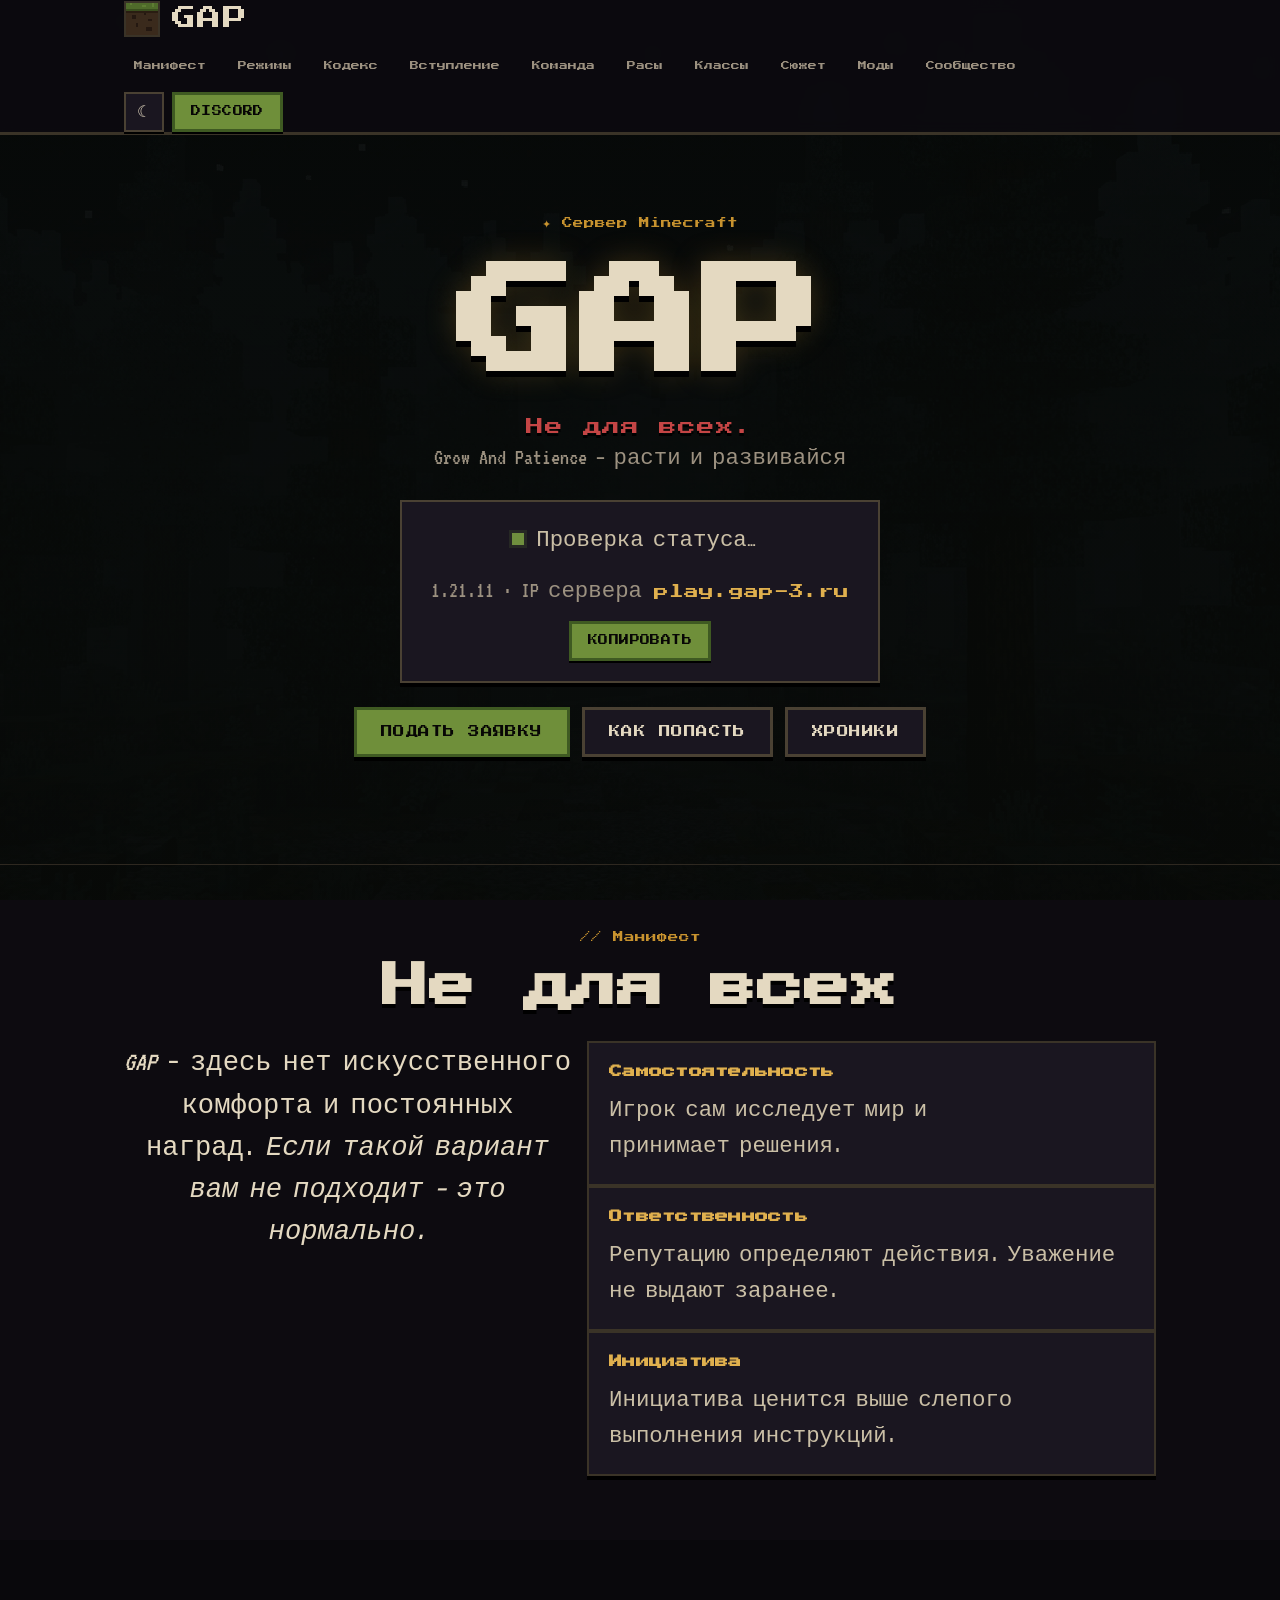
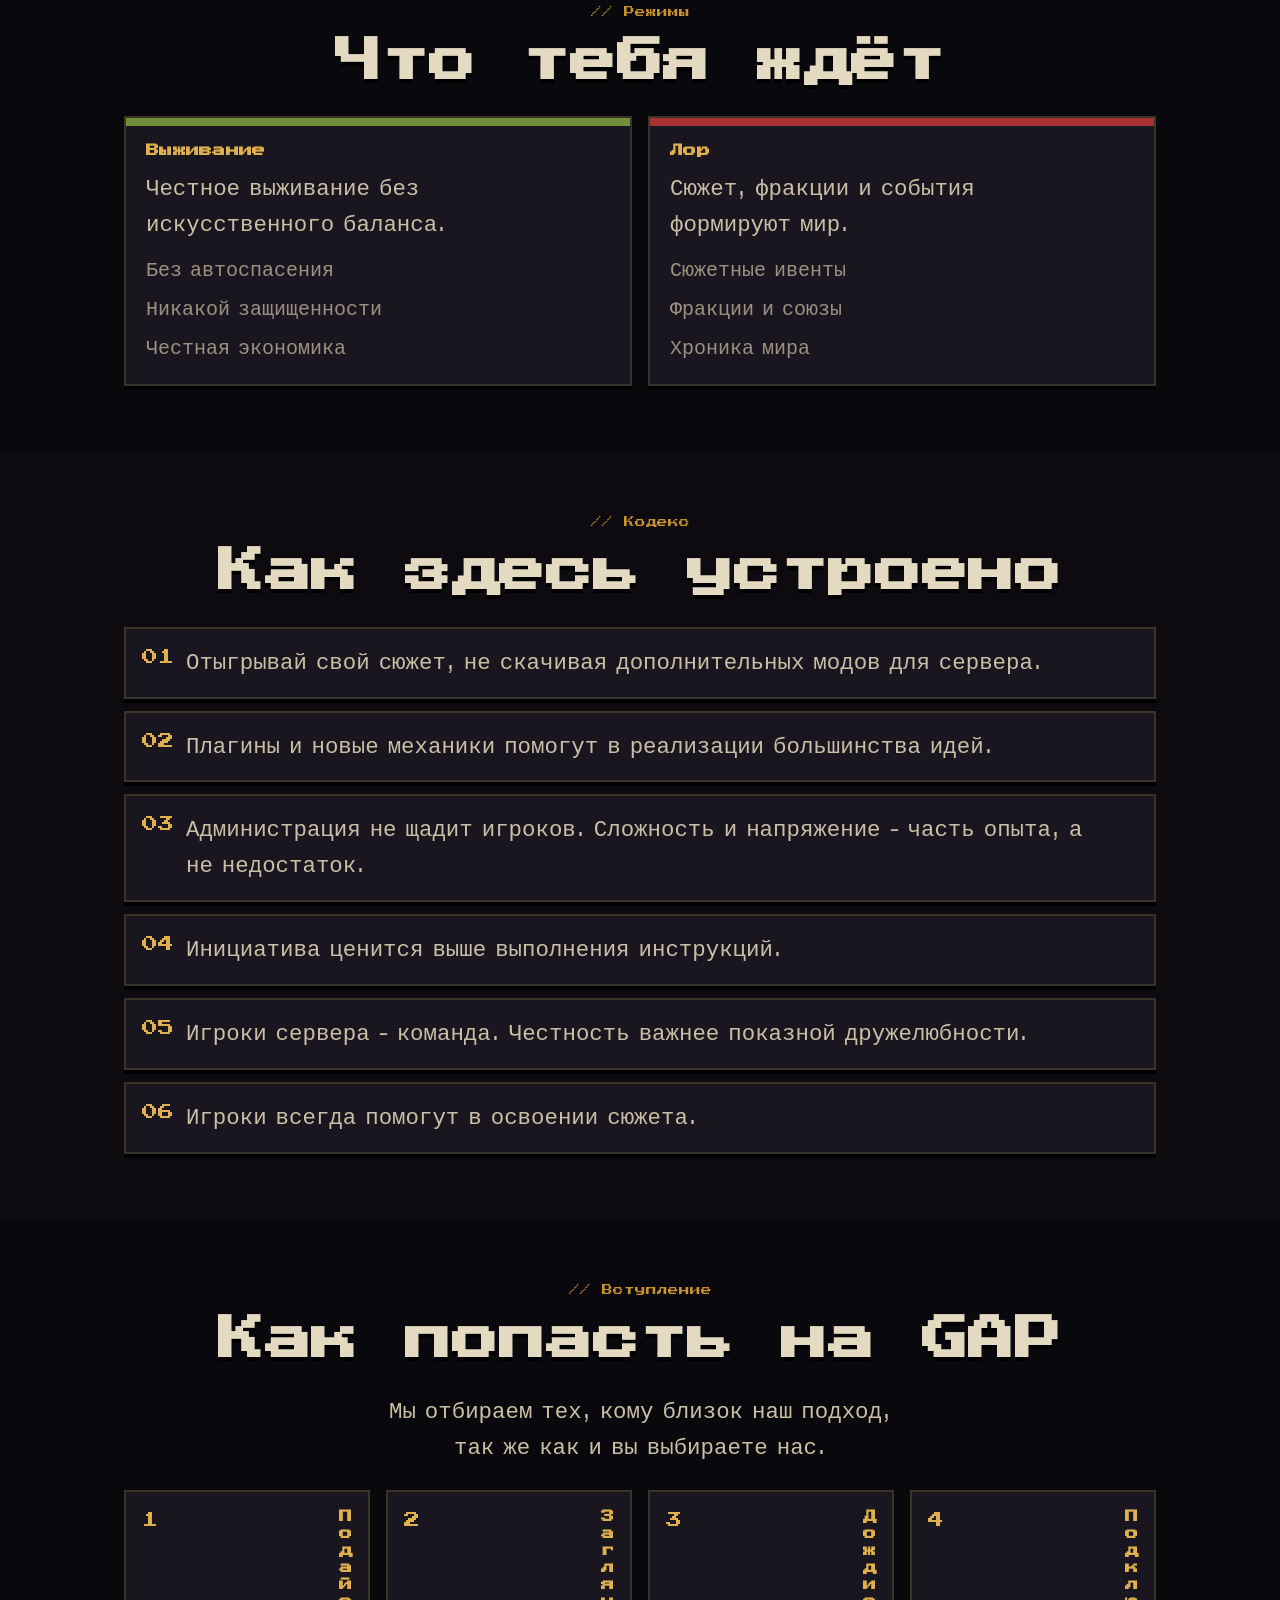
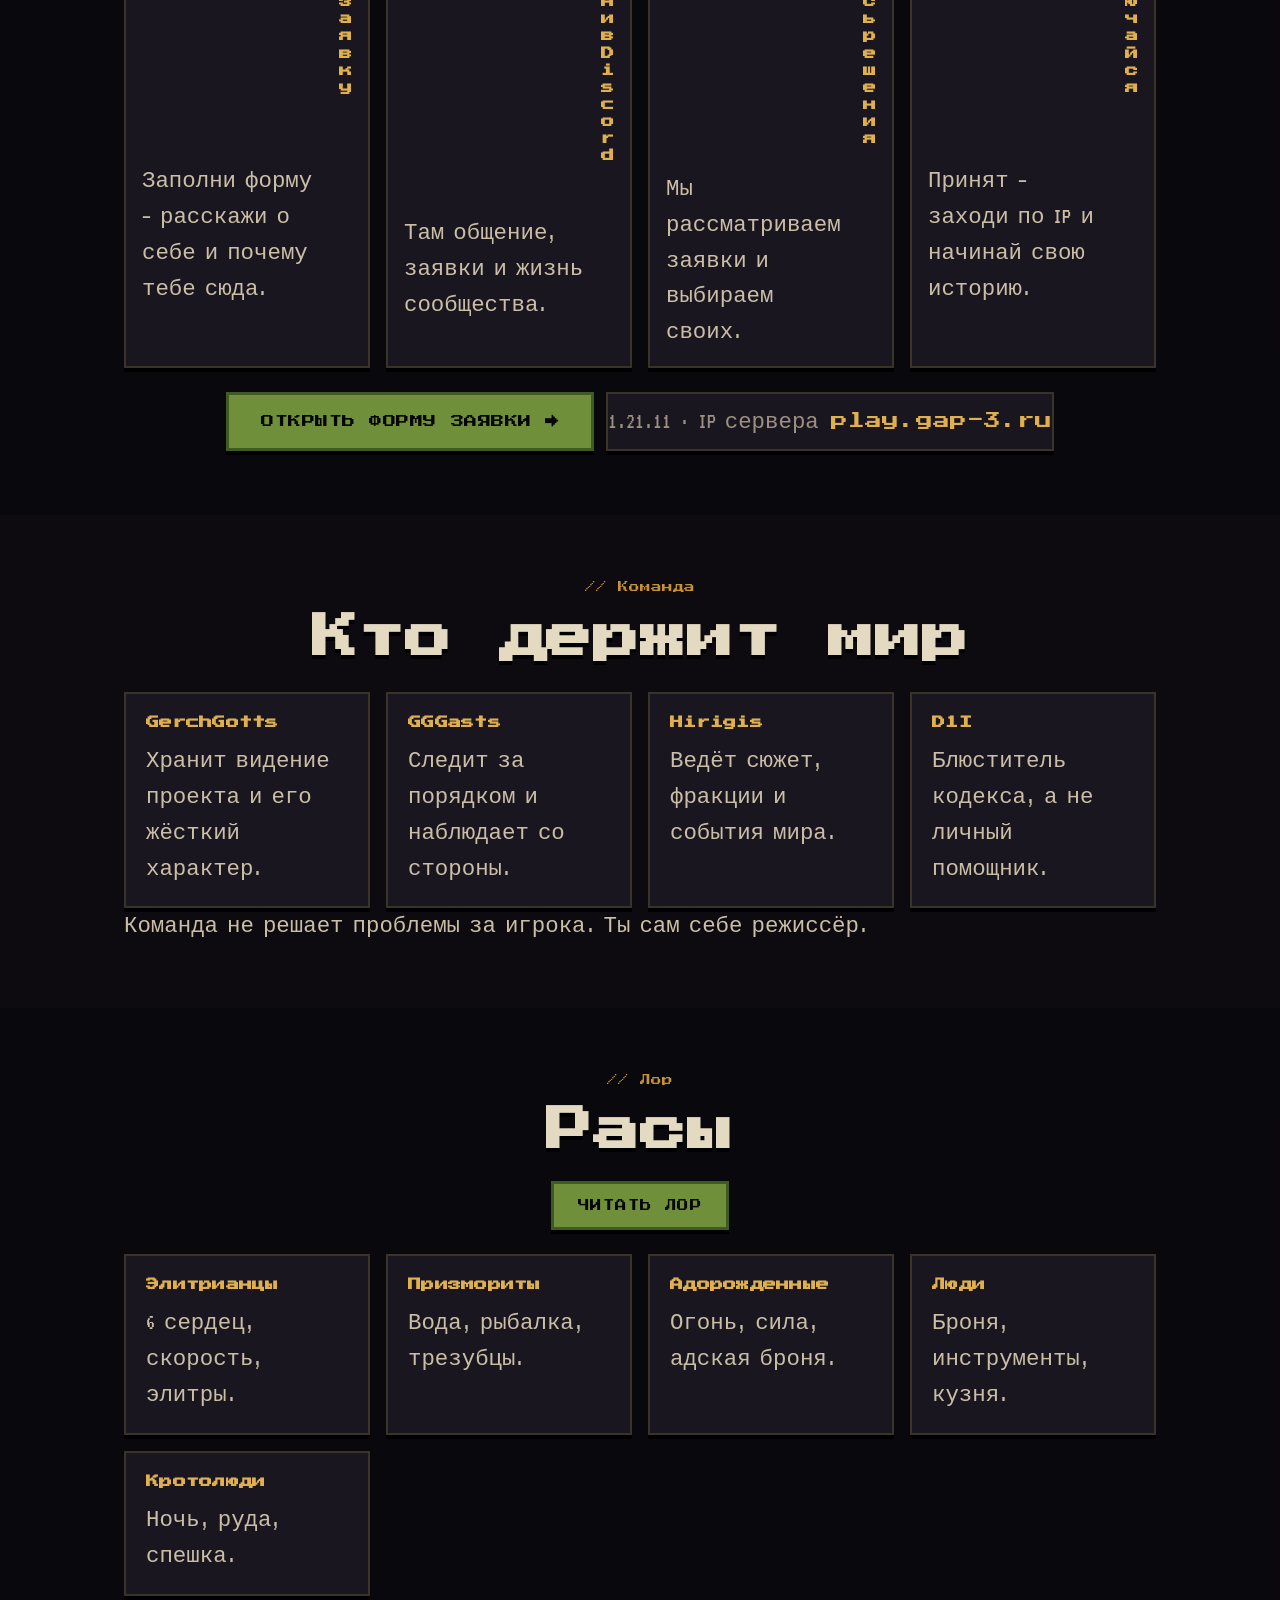
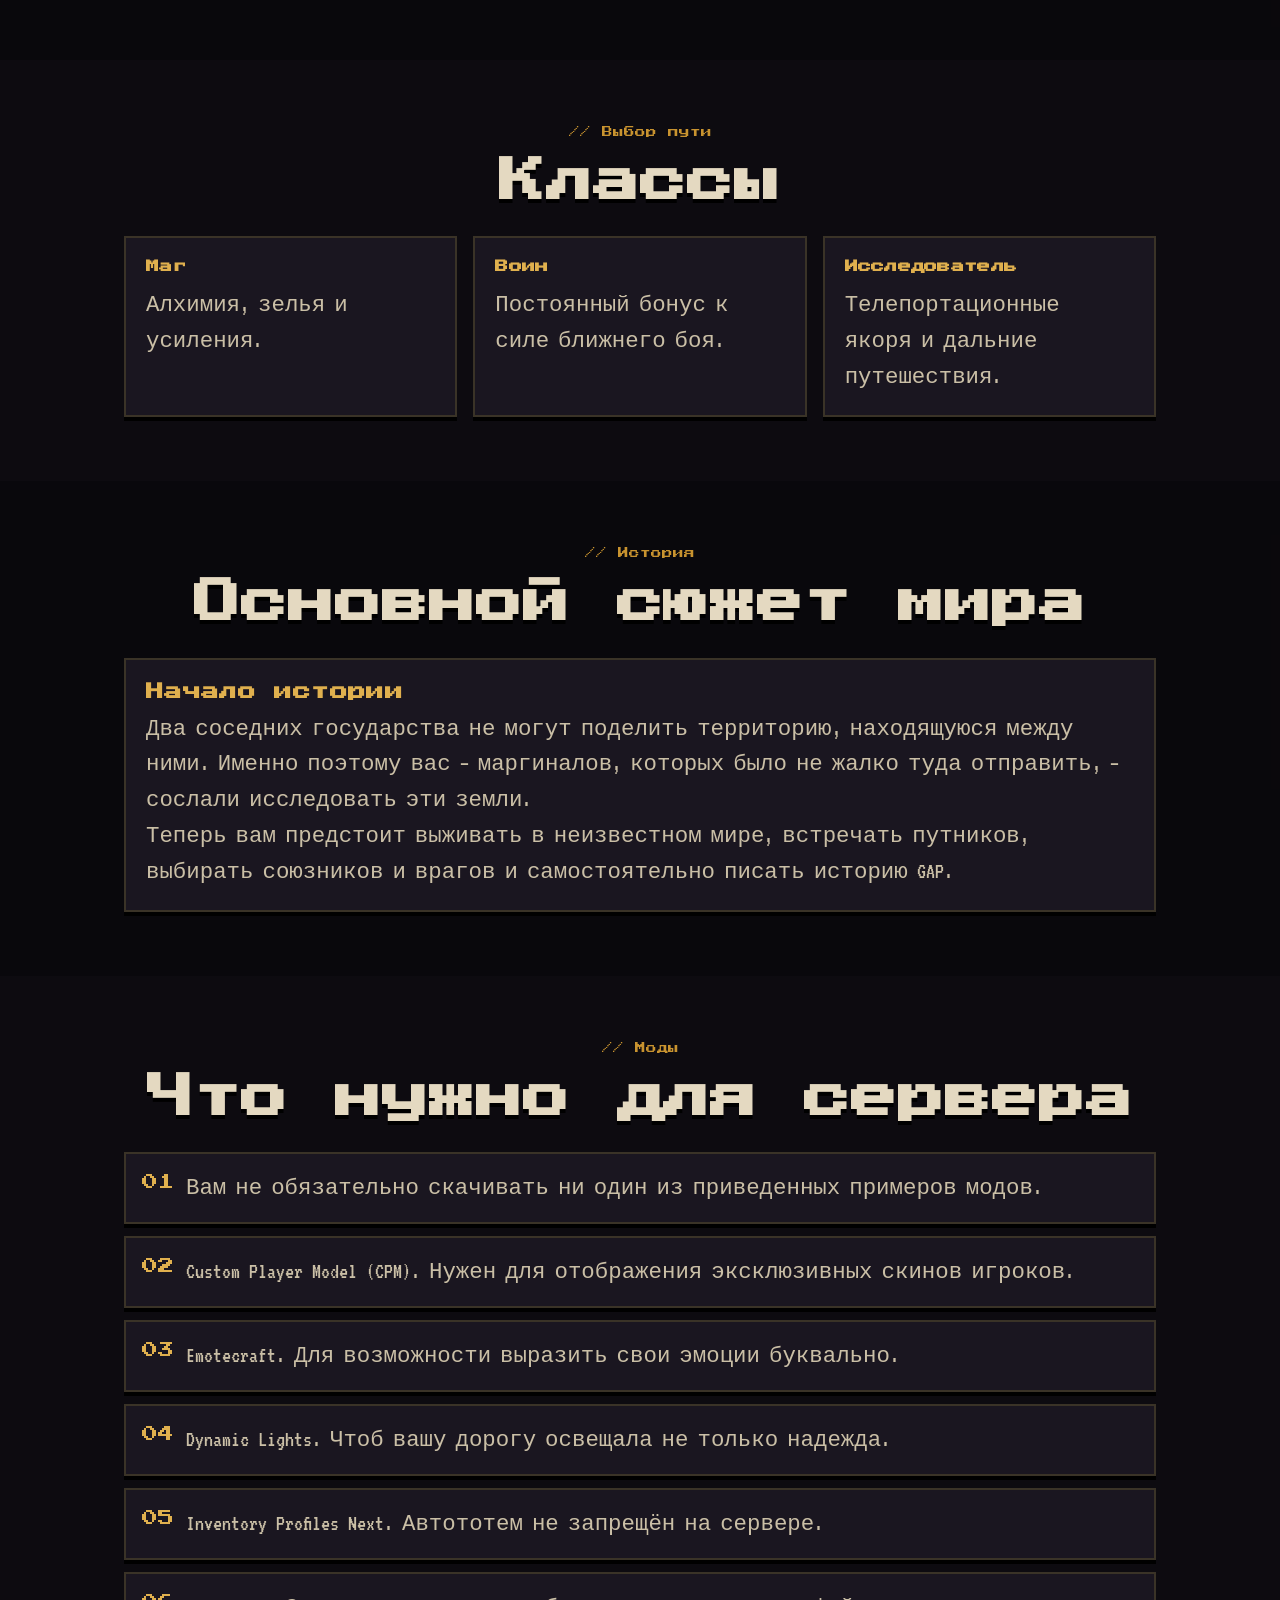
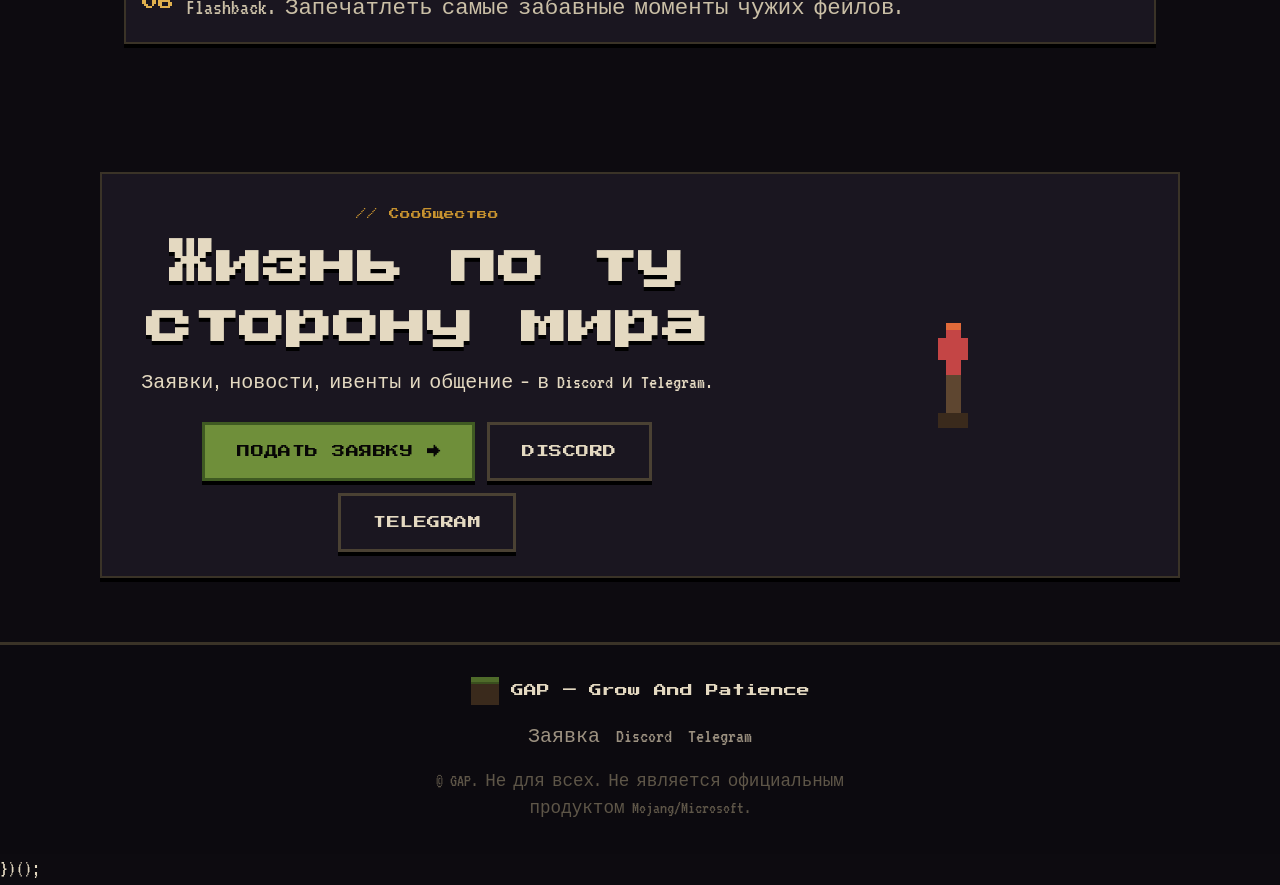
==== commit 5713c35f: "Update index.html" ====
--- a/index.html
+++ b/index.html
@@ -343,332 +343,7 @@
     </div>
   </footer>
 
-  <script src="main.js" defer></script>
-<script data-pplx-inline-edit>
-(function () {
-  if (window === window.top) return;
-
-  const allowedParentOrigins = ["https://www.perplexity.ai","https://perplexity.ai","https://testing.perplexity.ai","https://staging.perplexity.ai","https://*.preview.i.perplexity.ai","http://perplexity.localhost","http://localhost:1420","http://127.0.0.1:1420","http://localhost:3000","http://127.0.0.1:3000","http://localhost:5173","http://127.0.0.1:5173"];
-  const MAX_FONT_BYTES = 500 * 1024;
-  const MAX_TOTAL_FONT_BYTES = 2 * 1024 * 1024;
-  let scrollForwarding = false;
-  let scrollRaf = 0;
-  let trustedTopOrigin = null;
-
-  // Allow entries like "https://*.preview.i.perplexity.ai" — the wildcard
-  // matches a single DNS label (no dots), so "https://*.foo" cannot stretch
-  // across multiple labels.
-  function matchesAllowedOrigin(origin) {
-    if (!origin) return false;
-    for (const entry of allowedParentOrigins) {
-      if (!entry.includes("*")) {
-        if (entry === origin) return true;
-        continue;
-      }
-      const pattern = new RegExp(
-        "^" +
-          entry.replace(/[.+?^${}()|[\]\\]/g, "\\$&").replace(/\*/g, "[^.]+") +
-          "$",
-      );
-      if (pattern.test(origin)) return true;
-    }
-    return false;
-  }
-
-  // Trust decision: when the sender is same-origin-visible (event.origin is a
-  // real origin like https://www.perplexity.ai) we trust event.origin directly.
-  // When event.origin is "null" (opaque broker srcdoc), we fall back to the
-  // broker's stamped `parentOrigin` to identify the top window. The fallback
-  // is claim-only — we rely on the browser's native `targetOrigin` enforcement
-  // on the response path (see postToTrustedTop) to ensure replies can't be
-  // delivered to anyone but the actual top window of that claimed origin.
-  function getTrustedParentOrigin(event) {
-    const forwardedParentOrigin =
-      typeof event.data.parentOrigin === "string" ? event.data.parentOrigin : null;
-    const parentOrigin = event.origin === "null" ? forwardedParentOrigin : event.origin;
-    return matchesAllowedOrigin(parentOrigin) ? parentOrigin : null;
-  }
-
-  // All responses go to window.top with targetOrigin = the allowlisted origin.
-  // An attacker that iframes us inside their own null-origin broker can claim
-  // any parentOrigin they like, but the browser will drop the reply whenever
-  // the real top's origin doesn't match — so the screenshot never leaves.
-  function postToTrustedTop(message) {
-    if (!trustedTopOrigin) return;
-    try {
-      window.top.postMessage(message, trustedTopOrigin);
-    } catch (_error) {}
-  }
-
-  function inlineAll(original, clone) {
-    if (original.nodeType !== 1 || clone.nodeType !== 1) return;
-
-    try {
-      const computedStyle = getComputedStyle(original);
-      // cssText on a computed style is the serialized declaration in modern
-      // Chromium/Safari — a single read beats enumerating ~400 longhand
-      // properties. Firefox returns "" here, so we fall back on empty.
-      const serialized = computedStyle.cssText;
-      if (serialized) {
-        clone.style.cssText = serialized;
-      } else {
-        const parts = new Array(computedStyle.length);
-        for (let index = 0; index < computedStyle.length; index += 1) {
-          const property = computedStyle[index];
-          parts[index] = `${property}:${computedStyle.getPropertyValue(property)};`;
-        }
-        clone.style.cssText = parts.join("");
-      }
-    } catch (_error) {}
-
-    const originalChildren = original.children;
-    const clonedChildren = clone.children;
-    for (
-      let index = 0;
-      index < originalChildren.length && index < clonedChildren.length;
-      index += 1
-    ) {
-      inlineAll(originalChildren[index], clonedChildren[index]);
-    }
-  }
-
-  function extractFontUrl(srcValue) {
-    const matches = [
-      ...srcValue.matchAll(
-        /url\(["']?([^"')]+)["']?\)(?:\s*format\(["']?([^"')]+)["']?\))?/gi,
-      ),
-    ];
-    if (matches.length === 0) return null;
-    const woff2 = matches.find((m) => m[2] && m[2].toLowerCase().includes("woff2"));
-    if (woff2) return woff2[1];
-    const woff = matches.find((m) => m[2] && m[2].toLowerCase().includes("woff"));
-    if (woff) return woff[1];
-    return matches[0][1];
-  }
-
-  // Cache resolved font URL -> data URI across captures. Fonts on a page
-  // essentially never change, and a batch run emits multiple captures back to
-  // back — without this we'd refetch + re-base64 every time.
-  const fontDataUriCache = new Map();
-  const SRC_DECLARATION_RE = /src\s*:\s*[^;}]+/i;
-
-  async function fetchAsDataUri(url) {
-    if (fontDataUriCache.has(url)) return fontDataUriCache.get(url);
-    let dataUri = null;
-    try {
-      const response = await fetch(url, { mode: "cors", credentials: "omit" });
-      if (response.ok) {
-        const blob = await response.blob();
-        if (blob.size <= MAX_FONT_BYTES) {
-          dataUri = await new Promise((resolve) => {
-            const reader = new FileReader();
-            reader.onloadend = () =>
-              resolve(typeof reader.result === "string" ? reader.result : null);
-            reader.onerror = () => resolve(null);
-            reader.readAsDataURL(blob);
-          });
-        }
-      }
-    } catch (_error) {
-      dataUri = null;
-    }
-    fontDataUriCache.set(url, dataUri);
-    return dataUri;
-  }
-
-  function collectFontFaceRuleTexts() {
-    const rules = [];
-    for (const sheet of document.styleSheets) {
-      let cssRules;
-      try {
-        cssRules = sheet.cssRules;
-      } catch (_error) {
-        continue;
-      }
-      if (!cssRules) continue;
-      for (const rule of cssRules) {
-        const cssText = rule.cssText || "";
-        if (cssText.startsWith("@font-face")) rules.push(cssText);
-      }
-    }
-    return rules;
-  }
-
-  async function buildInlinedFontCss() {
-    const ruleTexts = collectFontFaceRuleTexts();
-    if (ruleTexts.length === 0) return null;
-
-    const resolved = ruleTexts.map((cssText) => {
-      if (!SRC_DECLARATION_RE.test(cssText)) return null;
-      const srcMatch = cssText.match(/src\s*:\s*([^;}]+)[;}]/i);
-      if (!srcMatch) return null;
-      const url = extractFontUrl(srcMatch[1]);
-      if (!url) return null;
-      try {
-        return { cssText, url: new URL(url, document.baseURI).href };
-      } catch (_error) {
-        return null;
-      }
-    });
-
-    const dataUris = await Promise.all(
-      resolved.map((entry) => (entry ? fetchAsDataUri(entry.url) : Promise.resolve(null))),
-    );
-
-    const inlined = [];
-    let totalBytes = 0;
-    for (let index = 0; index < resolved.length; index += 1) {
-      const entry = resolved[index];
-      const dataUri = dataUris[index];
-      if (!entry || !dataUri) continue;
-      const approxBytes = dataUri.length * 0.75;
-      if (totalBytes + approxBytes > MAX_TOTAL_FONT_BYTES) break;
-      totalBytes += approxBytes;
-      inlined.push(entry.cssText.replace(SRC_DECLARATION_RE, `src: url("${dataUri}")`));
-    }
-    return inlined.length > 0 ? inlined.join("\n") : null;
-  }
-
-  function stripExternal(clone) {
-    const images = clone.querySelectorAll("img");
-    for (let index = 0; index < images.length; index += 1) {
-      const src = images[index].getAttribute("src");
-      if (src && !src.startsWith("data:")) images[index].removeAttribute("src");
-    }
-
-    const elements = clone.querySelectorAll("*");
-    for (let index = 0; index < elements.length; index += 1) {
-      const style = elements[index].style.cssText;
-      if (style && style.includes("url(")) {
-        elements[index].style.cssText = style.replace(
-          /url\(["']?(?!data:)[^)"']*["']?\)/gi,
-          "none",
-        );
-      }
-    }
-  }
-
-  function emitScroll() {
-    scrollRaf = 0;
-    if (!scrollForwarding) return;
-    postToTrustedTop({
-      type: "INLINE_EDIT_SCROLL",
-      scrollX: window.scrollX,
-      scrollY: window.scrollY,
-    });
-  }
-
-  window.addEventListener(
-    "scroll",
-    function () {
-      if (!scrollForwarding || scrollRaf) return;
-      scrollRaf = requestAnimationFrame(emitScroll);
-    },
-    { passive: true, capture: true },
-  );
-
-  async function handleCaptureRequest(event) {
-    const requestId = event.data.requestId;
-    const scrollX = window.scrollX;
-    const scrollY = window.scrollY;
-    const width = window.innerWidth;
-    const height = window.innerHeight;
-
-    function postResult(dataUrl) {
-      postToTrustedTop({
-        type: "INLINE_EDIT_SCREENSHOT_RESULT",
-        requestId,
-        dataUrl,
-        scrollX,
-        scrollY,
-      });
-    }
-
-    try {
-      // Wait for any pending web fonts to resolve so both inline metrics and
-      // the @font-face inlining below see the same loaded faces.
-      if (document.fonts && document.fonts.ready) {
-        try {
-          await document.fonts.ready;
-        } catch (_error) {}
-      }
-
-      const clone = document.documentElement.cloneNode(true);
-      inlineAll(document.documentElement, clone);
-
-      const removedNodes = clone.querySelectorAll("script,link[rel=\"stylesheet\"],style");
-      for (let index = 0; index < removedNodes.length; index += 1) {
-        removedNodes[index].remove();
-      }
-
-      stripExternal(clone);
-
-      // Re-embed web fonts as data-URI @font-face rules so the SVG rasterizer
-      // can resolve them — external font URLs aren't fetched during
-      // foreignObject rendering, which would otherwise force a fallback face
-      // and change text metrics.
-      const inlinedFontCss = await buildInlinedFontCss();
-      if (inlinedFontCss) {
-        const styleEl = document.createElement("style");
-        styleEl.textContent = inlinedFontCss;
-        const head = clone.querySelector("head");
-        if (head) head.appendChild(styleEl);
-        else clone.insertBefore(styleEl, clone.firstChild);
-      }
-
-      const html = new XMLSerializer().serializeToString(clone);
-      const svg =
-        `<svg xmlns="http://www.w3.org/2000/svg" width="${width}" height="${height}">` +
-        '<foreignObject width="100%" height="100%">' +
-        `<div xmlns="http://www.w3.org/1999/xhtml" style="width:${width}px;height:${height}px;overflow:hidden">` +
-        `<div style="position:relative;left:-${scrollX}px;top:-${scrollY}px">` +
-        html +
-        "</div></div></foreignObject></svg>";
-      const svgUrl = `data:image/svg+xml;charset=utf-8,${encodeURIComponent(svg)}`;
-      const image = new Image();
-      image.onload = function () {
-        const canvas = document.createElement("canvas");
-        canvas.width = width;
-        canvas.height = height;
-        canvas.getContext("2d").drawImage(image, 0, 0);
-        postResult(canvas.toDataURL("image/png"));
-      };
-      image.onerror = function () {
-        postResult(null);
-      };
-      image.src = svgUrl;
-    } catch (_error) {
-      postResult(null);
-    }
-  }
-
-  window.addEventListener("message", function (event) {
-    if (!event.data) return;
-    // Only accept messages from the direct parent frame. Blocks sibling /
-    // unrelated-window postMessage senders that could otherwise reach us.
-    if (event.source !== window.parent) return;
-
-    const trustedParentOrigin = getTrustedParentOrigin(event);
-    if (!trustedParentOrigin) return;
-    trustedTopOrigin = trustedParentOrigin;
-
-    if (event.data.type === "INLINE_EDIT_SCROLL_START") {
-      scrollForwarding = true;
-      emitScroll();
-      return;
-    }
-
-    if (event.data.type === "INLINE_EDIT_SCROLL_STOP") {
-      scrollForwarding = false;
-      if (scrollRaf) cancelAnimationFrame(scrollRaf);
-      scrollRaf = 0;
-      return;
-    }
-
-    if (event.data.type !== "INLINE_EDIT_CAPTURE_REQUEST") return;
-
-    handleCaptureRequest(event);
-  });
+
 })();
 
 
--- a/style.css
+++ b/style.css
@@ -1,14 +1,14 @@
 :root {
-  --color-bg: #12100e;
-  --color-bg-2: #16130f;
-  --color-surface: #1c1814;
-  --color-surface-2: #241f19;
+  --color-bg: #0d0b10;
+  --color-bg-2: #14111a;
+  --color-surface: #1a1620;
+  --color-surface-2: #221d2a;
   --color-divider: #2e2820;
   --color-border: #3a3327;
   --color-border-strong: #4a4133;
 
-  --color-text: #d9ceb6;
-  --color-text-muted: #8c8270;
+  --color-text: #e4d9c1;
+  --color-text-muted: #9c9180;
   --color-text-faint: #5e5648;
 
   --color-moss: #6f8f3a;
@@ -23,16 +23,14 @@
   --color-ember: #c25e1c;
   --color-online: #6f8f3e;
 
-  --shadow-pixel: 0 4px 0 0 #070605;
-  --shadow-pixel-sm: 0 2px 0 0 #070605;
+  --shadow-pixel: 0 4px 0 0 #000;
+  --shadow-pixel-sm: 0 2px 0 0 #000;
 
   --font-display: "Press Start 2P", monospace;
   --font-body: "VT323", monospace;
 
-  --text-sm: 1rem;
   --text-base: 1.25rem;
   --text-lg: 1.5rem;
-  --text-xl: 2rem;
 
   --space-2: 0.5rem;
   --space-3: 0.75rem;
@@ -44,9 +42,9 @@
   --space-12: 3rem;
   --space-16: 4rem;
   --space-20: 5rem;
-  --space-24: 6rem;
 
   --content-default: 1080px;
+  --radius: 0;
   --transition: 140ms steps(4);
 }
 
@@ -80,6 +78,7 @@
   box-sizing: border-box;
   margin: 0;
   padding: 0;
+  border-radius: var(--radius);
 }
 
 html {
@@ -96,19 +95,56 @@
   line-height: 1.55;
   color: var(--color-text);
   background-color: var(--color-bg);
-  background-image:
-    radial-gradient(ellipse at 50% 0%, var(--color-bg-2), var(--color-bg) 60%),
-    radial-gradient(circle at 85% 70%, rgba(168, 50, 50, 0.05), transparent 45%);
-  background-attachment: fixed;
   overflow-x: hidden;
   image-rendering: pixelated;
   -webkit-font-smoothing: none;
+  position: relative;
+}
+
+/* ===== Ночной хвойный лес / дневной луг ===== */
+body::before {
+  content: "";
+  position: fixed;
+  inset: 0;
+  z-index: -2;
+  background: url("img/forest-night.png") center center / cover no-repeat;
+  background-color: var(--color-bg);
+  pointer-events: none;
+}
+
+[data-theme="light"] body::before {
+  background: url("img/meadow-day.png") center center / cover no-repeat;
+  background-color: var(--color-bg);
+}
+
+/* затемняющий оверлей для читаемости */
+body::after {
+  content: "";
+  position: fixed;
+  inset: 0;
+  z-index: -1;
+  background: linear-gradient(
+    180deg,
+    rgba(8, 10, 8, 0.82) 0%,
+    rgba(8, 10, 8, 0.88) 50%,
+    rgba(8, 10, 8, 0.93) 100%
+  );
+  pointer-events: none;
+}
+
+[data-theme="light"] body::after {
+  background: linear-gradient(
+    180deg,
+    rgba(207, 196, 168, 0.74) 0%,
+    rgba(207, 196, 168, 0.84) 100%
+  );
 }
 
 html, body {
   margin: 0;
   padding: 0;
   overflow-x: hidden;
+  max-width: 100%;
 }
 
 img, svg, canvas {
@@ -132,18 +168,19 @@
   color: inherit;
   background: none;
   border: none;
-}
-
-h1, h2, h3 {
+  border-radius: var(--radius);
+}
+
+h1, h2, h3, h4 {
   font-family: var(--font-display);
-  line-height: 1.25;
+  line-height: 1.3;
   text-wrap: balance;
   letter-spacing: 0.02em;
 }
 
 p, li {
   text-wrap: pretty;
-  max-width: 100ch;
+  overflow-wrap: anywhere;
 }
 
 ::selection {
@@ -173,20 +210,28 @@
   padding-inline: var(--space-6);
 }
 
+/* ===== Кнопки ===== */
 .btn {
   display: inline-flex;
   align-items: center;
   justify-content: center;
   gap: var(--space-2);
   font-family: var(--font-display);
-  font-size: 0.75rem;
+  font-size: 0.72rem;
   letter-spacing: 0.04em;
   padding: var(--space-4) var(--space-6);
-  border: 3px solid #070605;
+  border: 3px solid #000;
+  border-radius: var(--radius);
   box-shadow: var(--shadow-pixel);
-  transition: transform var(--transition), box-shadow var(--transition), background var(--transition), color var(--transition);
+  transition: transform var(--transition), box-shadow var(--transition),
+    background var(--transition), color var(--transition), border-color var(--transition);
   text-transform: uppercase;
   line-height: 1;
+  white-space: nowrap;
+}
+
+.btn:hover {
+  transform: translateY(-2px);
 }
 
 .btn:active {
@@ -195,13 +240,13 @@
 }
 
 .btn--sm {
-  font-size: 0.65rem;
+  font-size: 0.62rem;
   padding: var(--space-3) var(--space-4);
   box-shadow: var(--shadow-pixel-sm);
 }
 
 .btn--lg {
-  font-size: 0.85rem;
+  font-size: 0.82rem;
   padding: var(--space-5) var(--space-8);
 }
 
@@ -213,7 +258,8 @@
 
 .btn--primary:hover {
   background: var(--color-moss-hover);
-  box-shadow: 0 4px 0 0 #070605, 0 0 18px rgba(111, 143, 58, 0.4);
+  box-shadow: 0 6px 0 0 #000, 0 0 20px rgba(111, 143, 58, 0.5);
+  border-color: var(--color-moss-hover);
 }
 
 .btn--ghost {
@@ -224,17 +270,25 @@
 
 .btn--ghost:hover {
   background: var(--color-surface-2);
-  border-color: var(--color-moss);
-  color: var(--color-moss-hover);
-}
-
+  border-color: var(--color-gold);
+  color: var(--color-gold-bright);
+  box-shadow: 0 6px 0 0 #000, 0 0 16px rgba(200, 147, 47, 0.3);
+}
+
+.btn:disabled {
+  opacity: 0.5;
+  cursor: not-allowed;
+  transform: none;
+}
+
+/* ===== Хедер ===== */
 .header {
   position: sticky;
   top: 0;
   z-index: 50;
   width: 100%;
-  background: color-mix(in srgb, var(--color-bg) 88%, transparent);
-  backdrop-filter: blur(6px);
+  background: color-mix(in srgb, var(--color-bg) 90%, transparent);
+  backdrop-filter: blur(8px);
   border-bottom: 3px solid var(--color-border);
 }
 
@@ -255,12 +309,18 @@
   font-size: var(--text-lg);
   color: var(--color-text);
   flex-shrink: 0;
+  transition: color var(--transition);
+}
+
+.brand:hover {
+  color: var(--color-gold-bright);
 }
 
 .brand__logo {
   image-rendering: pixelated;
   border: 2px solid var(--color-border);
   background: var(--color-surface);
+  border-radius: var(--radius);
 }
 
 .brand__name {
@@ -271,23 +331,29 @@
   display: flex;
   align-items: center;
   flex-wrap: wrap;
-  justify-content: flex-end;
-  gap: var(--space-4);
+  justify-content: center;
+  gap: var(--space-3);
   list-style: none;
 }
 
 .nav__link {
   position: relative;
-  padding: var(--space-2) 0;
+  padding: var(--space-2) var(--space-2);
   font-family: var(--font-display);
-  font-size: 0.62rem;
+  font-size: 0.55rem;
   color: var(--color-text-muted);
   white-space: nowrap;
+  border: 2px solid transparent;
+  transition: color var(--transition), border-color var(--transition),
+    background var(--transition), transform var(--transition);
 }
 
 .nav__link:hover,
 .nav__link:focus-visible {
-  color: var(--color-text);
+  color: var(--color-gold-bright);
+  border-color: var(--color-border-strong);
+  background: var(--color-surface);
+  transform: translateY(-1px);
 }
 
 .nav__toggle {
@@ -299,6 +365,13 @@
   border: 2px solid var(--color-border-strong);
   background: var(--color-surface);
   box-shadow: var(--shadow-pixel-sm);
+  border-radius: var(--radius);
+  transition: border-color var(--transition), transform var(--transition);
+}
+
+.nav__toggle:hover {
+  border-color: var(--color-gold);
+  transform: translateY(-1px);
 }
 
 .nav__toggle-bar {
@@ -337,25 +410,49 @@
   align-items: center;
   justify-content: center;
   font-size: 1rem;
+  border-radius: var(--radius);
+  transition: border-color var(--transition), transform var(--transition);
 }
 
 .icon-btn:hover {
   border-color: var(--color-gold);
-}
-
+  transform: translateY(-1px);
+}
+
+.header__actions {
+  display: flex;
+  align-items: center;
+  gap: var(--space-2);
+  flex-shrink: 0;
+}
+
+/* ===== Hero ===== */
 .hero {
   position: relative;
   padding: var(--space-20) 0 var(--space-16);
   border-bottom: 1px solid var(--color-divider);
+  text-align: center;
 }
 
 .hero--small {
   padding: var(--space-16) 0 var(--space-10);
+}
+
+.hero--small .hero__title {
+  font-size: clamp(1.3rem, 4.5vw, 2rem);
+  text-shadow: 0 4px 0 #000;
+}
+
+.hero > .container {
+  display: flex;
+  flex-direction: column;
+  align-items: center;
 }
 
 .hero__title {
   font-size: clamp(3rem, 13vw, 7.5rem);
   margin: var(--space-4) 0 var(--space-2);
+  text-shadow: 0 6px 0 #000, 0 0 30px rgba(200, 147, 47, 0.25);
 }
 
 .hero__stark,
@@ -383,9 +480,10 @@
 
 .hero__stark {
   font-family: var(--font-display);
-  font-size: 1.2rem;
+  font-size: 1.1rem;
   color: var(--color-blood-bright);
   letter-spacing: 0.06em;
+  text-shadow: 0 3px 0 #000;
 }
 
 .hero__subtitle {
@@ -399,36 +497,43 @@
   flex-wrap: wrap;
   gap: var(--space-3);
   margin-top: var(--space-6);
-}
-
+  justify-content: center;
+}
+
+/* ===== Секции ===== */
 .section,
 .season-page {
   padding: var(--space-16) 0;
 }
 
 .section--alt {
-  background: rgba(255, 255, 255, 0.02);
+  background: rgba(0, 0, 0, 0.25);
 }
 
 .section__head {
   display: flex;
-  flex-wrap: wrap;
-  align-items: center;
-  gap: var(--space-4);
-  justify-content: space-between;
-  margin-bottom: var(--space-4);
+  flex-direction: column;
+  align-items: center;
+  text-align: center;
+  gap: var(--space-3);
+  margin-bottom: var(--space-6);
+}
+
+.section__head .btn {
+  margin-top: var(--space-2);
 }
 
 .section__kicker {
   display: inline-block;
   font-family: var(--font-display);
-  font-size: 0.68rem;
+  font-size: 0.66rem;
   color: var(--color-gold);
-  margin-bottom: var(--space-2);
 }
 
 .section__title {
   font-size: clamp(1.75rem, 4vw, 2.9rem);
+  text-shadow: 0 4px 0 #000;
+  text-align: center;
 }
 
 .about__grid,
@@ -447,7 +552,8 @@
 }
 
 .about__lead {
-  font-size: 1.8rem;
+  font-size: 1.7rem;
+  text-align: center;
 }
 
 .about__cards,
@@ -457,6 +563,7 @@
   grid-template-columns: repeat(auto-fit, minmax(220px, 1fr));
 }
 
+/* ===== Карточки (квадратный интерфейс + интерактив) ===== */
 .about-card,
 .mode-card,
 .staff-card,
@@ -471,6 +578,9 @@
   background: var(--color-surface);
   border: 2px solid var(--color-border);
   box-shadow: var(--shadow-pixel);
+  border-radius: var(--radius);
+  transition: transform var(--transition), border-color var(--transition),
+    box-shadow var(--transition), background var(--transition);
 }
 
 .about-card,
@@ -482,13 +592,30 @@
   padding: var(--space-5);
 }
 
+.about-card:hover,
+.mode-card:hover,
+.staff-card:hover,
+.chronicle-card:hover {
+  transform: translateY(-3px);
+  border-color: var(--color-gold);
+  box-shadow: 0 7px 0 0 #000, 0 0 18px rgba(200, 147, 47, 0.22);
+  background: var(--color-surface-2);
+}
+
+.rule:hover,
+.step:hover {
+  border-color: var(--color-moss);
+  transform: translateY(-2px);
+}
+
 .about-card__title,
 .mode-card__title,
 .staff-card__role,
 .step__title {
   font-family: var(--font-display);
-  font-size: 0.9rem;
-  margin-bottom: var(--space-2);
+  font-size: 0.82rem;
+  margin-bottom: var(--space-3);
+  color: var(--color-gold-bright);
 }
 
 .mode-card__bar {
@@ -543,17 +670,51 @@
   grid-template-columns: repeat(auto-fit, minmax(220px, 1fr));
 }
 
+.join__intro {
+  text-align: center;
+  max-width: 60ch;
+  margin-inline: auto;
+}
+
+.step__title {
+  text-align: left;
+}
+
+.step p {
+  text-align: left;
+}
+
+/* ===== Карточки рас ===== */
 .race-card {
   display: grid;
   grid-template-columns: 280px 1fr;
   gap: var(--space-6);
   align-items: start;
   margin-top: var(--space-6);
-}
-
-.race-card__image img {
+  min-width: 0;
+}
+
+.race-card:hover {
+  border-color: var(--color-moss);
+}
+
+.race-card__image img,
+.race-card__image--placeholder {
   width: 100%;
   border: 2px solid var(--color-border);
+  border-radius: var(--radius);
+}
+
+/* Липкое фото расы — следует за текстом при чтении */
+@media (min-width: 901px) {
+  .race-card__image {
+    align-self: stretch;
+  }
+  .race-card__image img {
+    position: sticky;
+    top: 84px;
+    width: 100%;
+  }
 }
 
 .race-card__image--placeholder {
@@ -562,12 +723,16 @@
   align-items: center;
   justify-content: center;
   background: linear-gradient(135deg, var(--color-surface-2), var(--color-surface));
-  border: 2px solid var(--color-border);
   color: var(--color-text-faint);
   font-family: var(--font-display);
-  font-size: 0.6rem;
+  font-size: 0.58rem;
   text-align: center;
   padding: var(--space-4);
+  min-width: 0;
+}
+
+.race-card__content {
+  min-width: 0;
 }
 
 .race-card__content h2,
@@ -576,13 +741,17 @@
 }
 
 .race-card__content h2 {
-  font-size: 1.6rem;
+  font-size: 1.5rem;
+  color: var(--color-gold-bright);
+  text-shadow: 0 3px 0 #000;
 }
 
 .race-card__content h3,
 .race-card__content h4 {
   margin-top: var(--space-5);
   margin-bottom: var(--space-2);
+  font-size: 0.78rem;
+  color: var(--color-moss-hover);
 }
 
 .race-stats li {
@@ -590,12 +759,18 @@
   border-bottom: 1px solid var(--color-divider);
 }
 
+/* ===== Серверная карточка ===== */
 .server-card {
   display: grid;
   gap: var(--space-4);
-  margin-top: var(--space-6);
+  margin: var(--space-6) auto 0;
   padding: var(--space-5);
-  max-width: 460px;
+  max-width: 480px;
+  border-color: var(--color-border-strong);
+}
+
+.server-card:hover {
+  border-color: var(--color-moss);
 }
 
 .server-card__status,
@@ -604,15 +779,16 @@
   display: flex;
   flex-wrap: wrap;
   align-items: center;
+  justify-content: center;
   gap: var(--space-3);
 }
 
 .status-dot {
   width: 12px;
   height: 12px;
-  border-radius: 50%;
   background: var(--color-online);
   box-shadow: 0 0 0 3px rgba(111, 143, 62, 0.15);
+  flex-shrink: 0;
 }
 
 .status-dot--offline {
@@ -625,13 +801,14 @@
 }
 
 .ip-value {
-  color: var(--color-text);
+  color: var(--color-gold-bright);
   font-family: var(--font-display);
-  font-size: 0.95rem;
+  font-size: 0.92rem;
+  overflow-wrap: anywhere;
 }
 
 .ip-value--lg {
-  font-size: 1.1rem;
+  font-size: 1.05rem;
 }
 
 .copy-toast {
@@ -647,7 +824,14 @@
 }
 
 .chronicle-card {
-  text-align: left;
+  text-align: center;
+}
+
+.chronicle-card h3 {
+  font-family: var(--font-display);
+  font-size: 0.9rem;
+  margin-bottom: var(--space-3);
+  color: var(--color-gold-bright);
 }
 
 .chronicle-card .btn {
@@ -660,6 +844,11 @@
 
 .chapter {
   margin-top: var(--space-4);
+}
+
+.chapter h3 {
+  color: var(--color-gold-bright);
+  font-size: 1.1rem;
 }
 
 .race-divider {
@@ -674,6 +863,7 @@
   border-left: 4px solid var(--color-gold);
   background: #1b1815;
   color: #e8dcc0;
+  text-align: left;
 }
 
 [data-theme="light"] blockquote {
@@ -681,6 +871,7 @@
   color: #2a2014;
 }
 
+/* ===== Сообщество ===== */
 .community__inner {
   display: grid;
   grid-template-columns: 1.2fr 0.8fr;
@@ -689,6 +880,10 @@
   padding: var(--space-6);
 }
 
+.community__text {
+  text-align: center;
+}
+
 .community__text .section__kicker,
 .community__text .section__title,
 .community__text p {
@@ -700,15 +895,18 @@
   justify-content: center;
 }
 
+/* ===== Футер ===== */
 .footer {
   border-top: 3px solid var(--color-border);
   background: color-mix(in srgb, var(--color-bg) 92%, #000 8%);
   padding: var(--space-8) 0;
+  text-align: center;
 }
 
 .footer__inner {
   display: grid;
   gap: var(--space-4);
+  place-items: center;
 }
 
 .footer__brand {
@@ -716,7 +914,7 @@
   align-items: center;
   gap: var(--space-3);
   font-family: var(--font-display);
-  font-size: 0.85rem;
+  font-size: 0.8rem;
 }
 
 .footer__links {
@@ -724,6 +922,7 @@
   flex-wrap: wrap;
   gap: var(--space-4);
   color: var(--color-text-muted);
+  justify-content: center;
 }
 
 .footer__links a:hover {
@@ -733,8 +932,10 @@
 .footer__copy {
   color: var(--color-text-faint);
   font-size: 1.1rem;
-}
-
+  max-width: 60ch;
+}
+
+/* ===== Навигация: состояния ===== */
 .nav {
   position: relative;
 }
@@ -743,22 +944,18 @@
   display: block;
 }
 
-.header__actions {
-  display: flex;
-  align-items: center;
-  gap: var(--space-2);
-  flex-shrink: 0;
-}
-
+/* ===== Мобильная адаптация ===== */
 @media (max-width: 900px) {
   .container {
-    width: calc(100% - 24px);
-    padding-inline: 0;
+    width: 100%;
+    padding-inline: var(--space-4);
   }
 
   .header__inner {
     min-height: 64px;
     padding: 10px 0;
+    flex-wrap: nowrap;
+    justify-content: space-between;
   }
 
   .brand {
@@ -782,18 +979,21 @@
 
   .nav {
     position: fixed;
-    top: 65px;
+    top: 64px;
     left: 0;
     right: 0;
+    width: 100%;
+    max-width: 100%;
     display: none;
-    padding: 12px;
-    background: color-mix(in srgb, var(--color-bg) 96%, transparent);
+    padding: var(--space-3);
+    background: color-mix(in srgb, var(--color-bg) 97%, transparent);
     border-bottom: 3px solid var(--color-border);
     backdrop-filter: blur(8px);
     z-index: 55;
     opacity: 0;
     transform: translateY(-6px);
     transition: opacity 160ms steps(4), transform 160ms steps(4);
+    overflow: hidden;
   }
 
   .nav[data-open="true"] {
@@ -811,7 +1011,7 @@
   .nav__link {
     display: block;
     padding: 14px 16px;
-    font-size: 0.68rem;
+    font-size: 0.66rem;
     background: var(--color-surface);
     border: 1px solid var(--color-border);
     box-shadow: var(--shadow-pixel-sm);
@@ -823,7 +1023,11 @@
   }
 
   .hero__title {
-    font-size: clamp(2.5rem, 18vw, 4.5rem);
+    font-size: clamp(2.5rem, 16vw, 4.5rem);
+  }
+
+  .hero--small .hero__title {
+    font-size: clamp(1.3rem, 7vw, 2rem);
   }
 
   .hero__stark,
@@ -843,7 +1047,7 @@
   .ip-value,
   .status-text,
   .status-players {
-    font-size: 1.25rem;
+    font-size: 1.2rem;
     line-height: 1.5;
   }
 
@@ -872,16 +1076,16 @@
   .race-card {
     grid-template-columns: 1fr;
     gap: var(--space-4);
-    padding: 14px;
+    padding: var(--space-4);
   }
 
   .race-card__content h2 {
-    font-size: 1.2rem;
+    font-size: 1.15rem;
   }
 
   .race-card__content h3,
   .race-card__content h4 {
-    font-size: 0.95rem;
+    font-size: 0.72rem;
   }
 
   .chapter,
@@ -889,22 +1093,28 @@
   .mode-card,
   .staff-card,
   .chronicle-card {
-    padding: 14px;
+    padding: var(--space-4);
   }
 
   .rule,
   .step {
-    padding: 14px;
+    padding: var(--space-4);
   }
 
   .community__inner {
-    padding: 14px;
+    padding: var(--space-4);
+  }
+
+  /* На мобильном фон не фиксирован — убираем «съезжание» */
+  body::before {
+    position: absolute;
+    background-attachment: scroll;
   }
 }
 
 @media (max-width: 520px) {
   .container {
-    width: calc(100% - 16px);
+    padding-inline: var(--space-3);
   }
 
   .header__inner {
@@ -918,7 +1128,7 @@
 
   .nav {
     top: 60px;
-    padding: 10px;
+    padding: var(--space-2);
   }
 
   .nav__link {
@@ -937,13 +1147,18 @@
     font-size: clamp(1.4rem, 7vw, 2rem);
   }
 
+  .hero--small .hero__title {
+    font-size: clamp(1.1rem, 6vw, 1.5rem);
+  }
+
   .btn {
     min-height: 44px;
     padding: 10px 14px;
-    font-size: 0.62rem;
-  }
-
-  .race-card__image img {
+    font-size: 0.6rem;
+  }
+
+  .race-card__image img,
+  .race-card__image--placeholder {
     width: 100%;
     height: auto;
   }
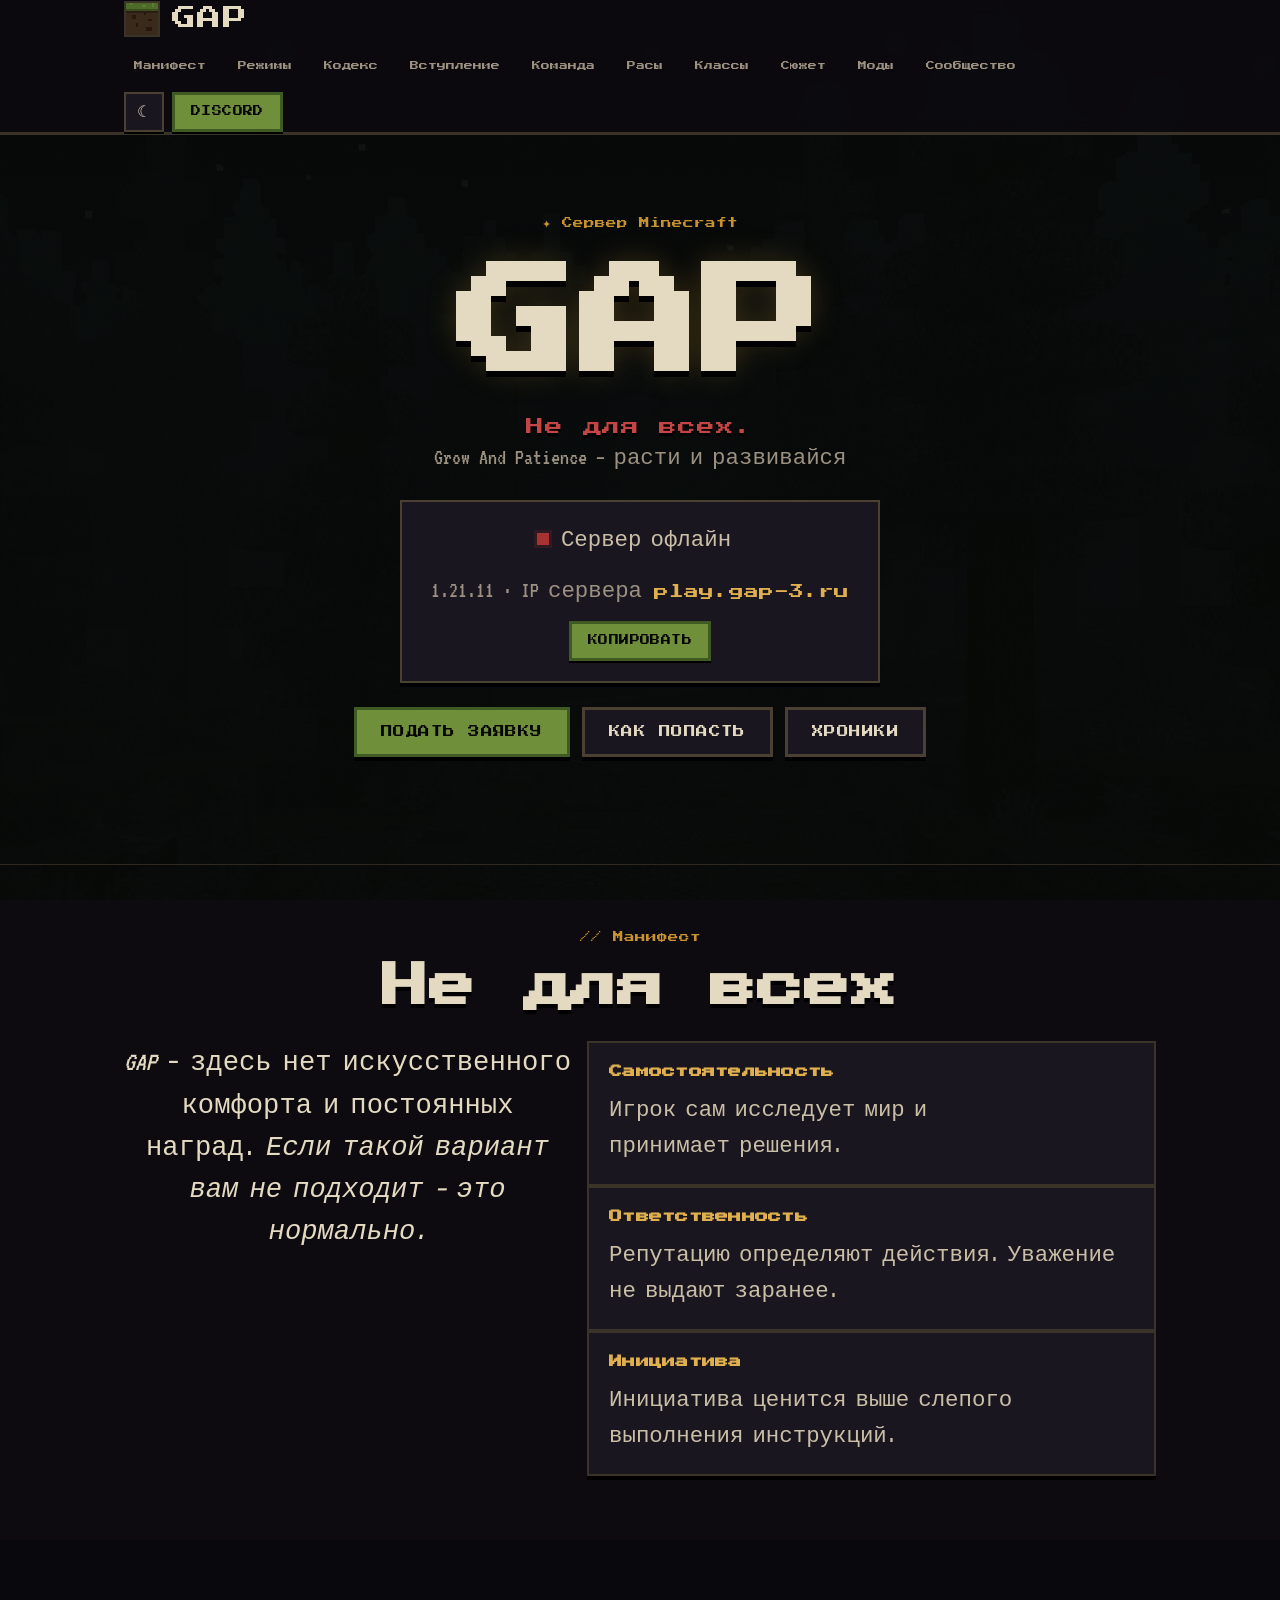
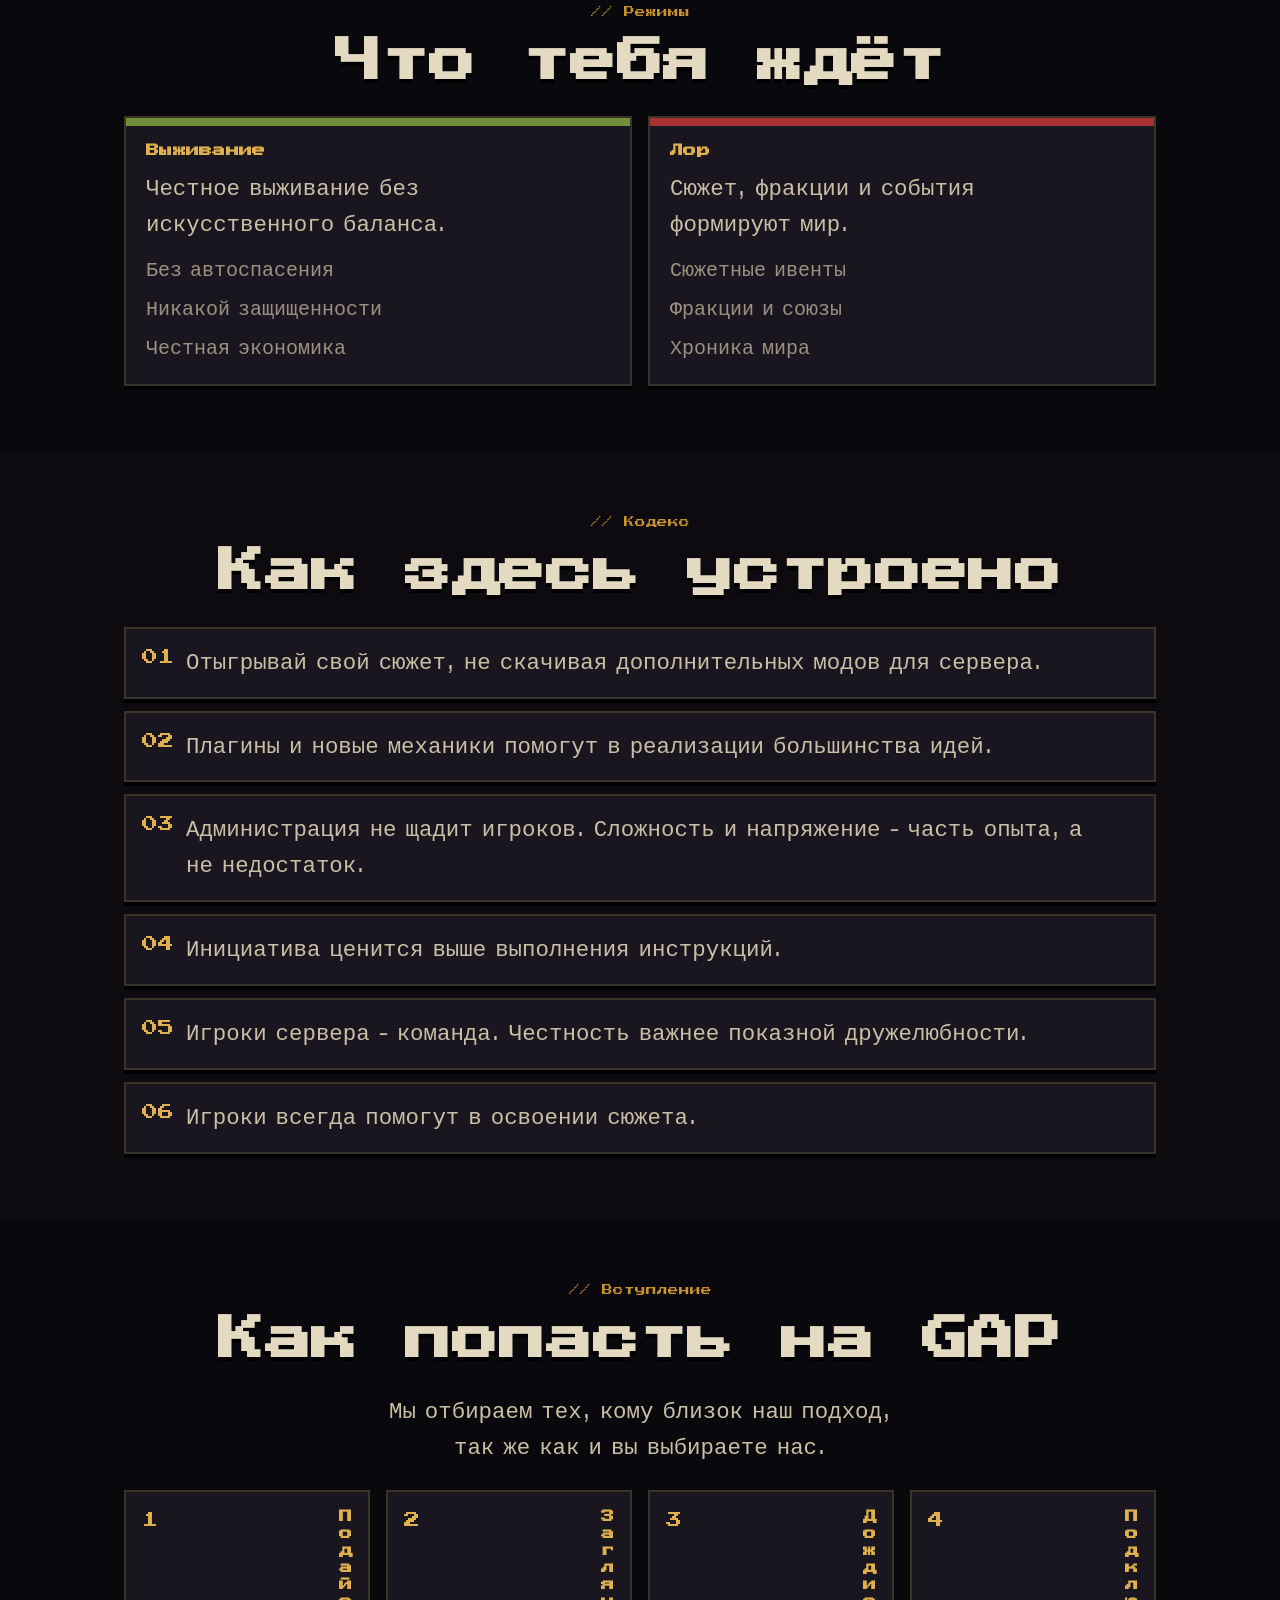
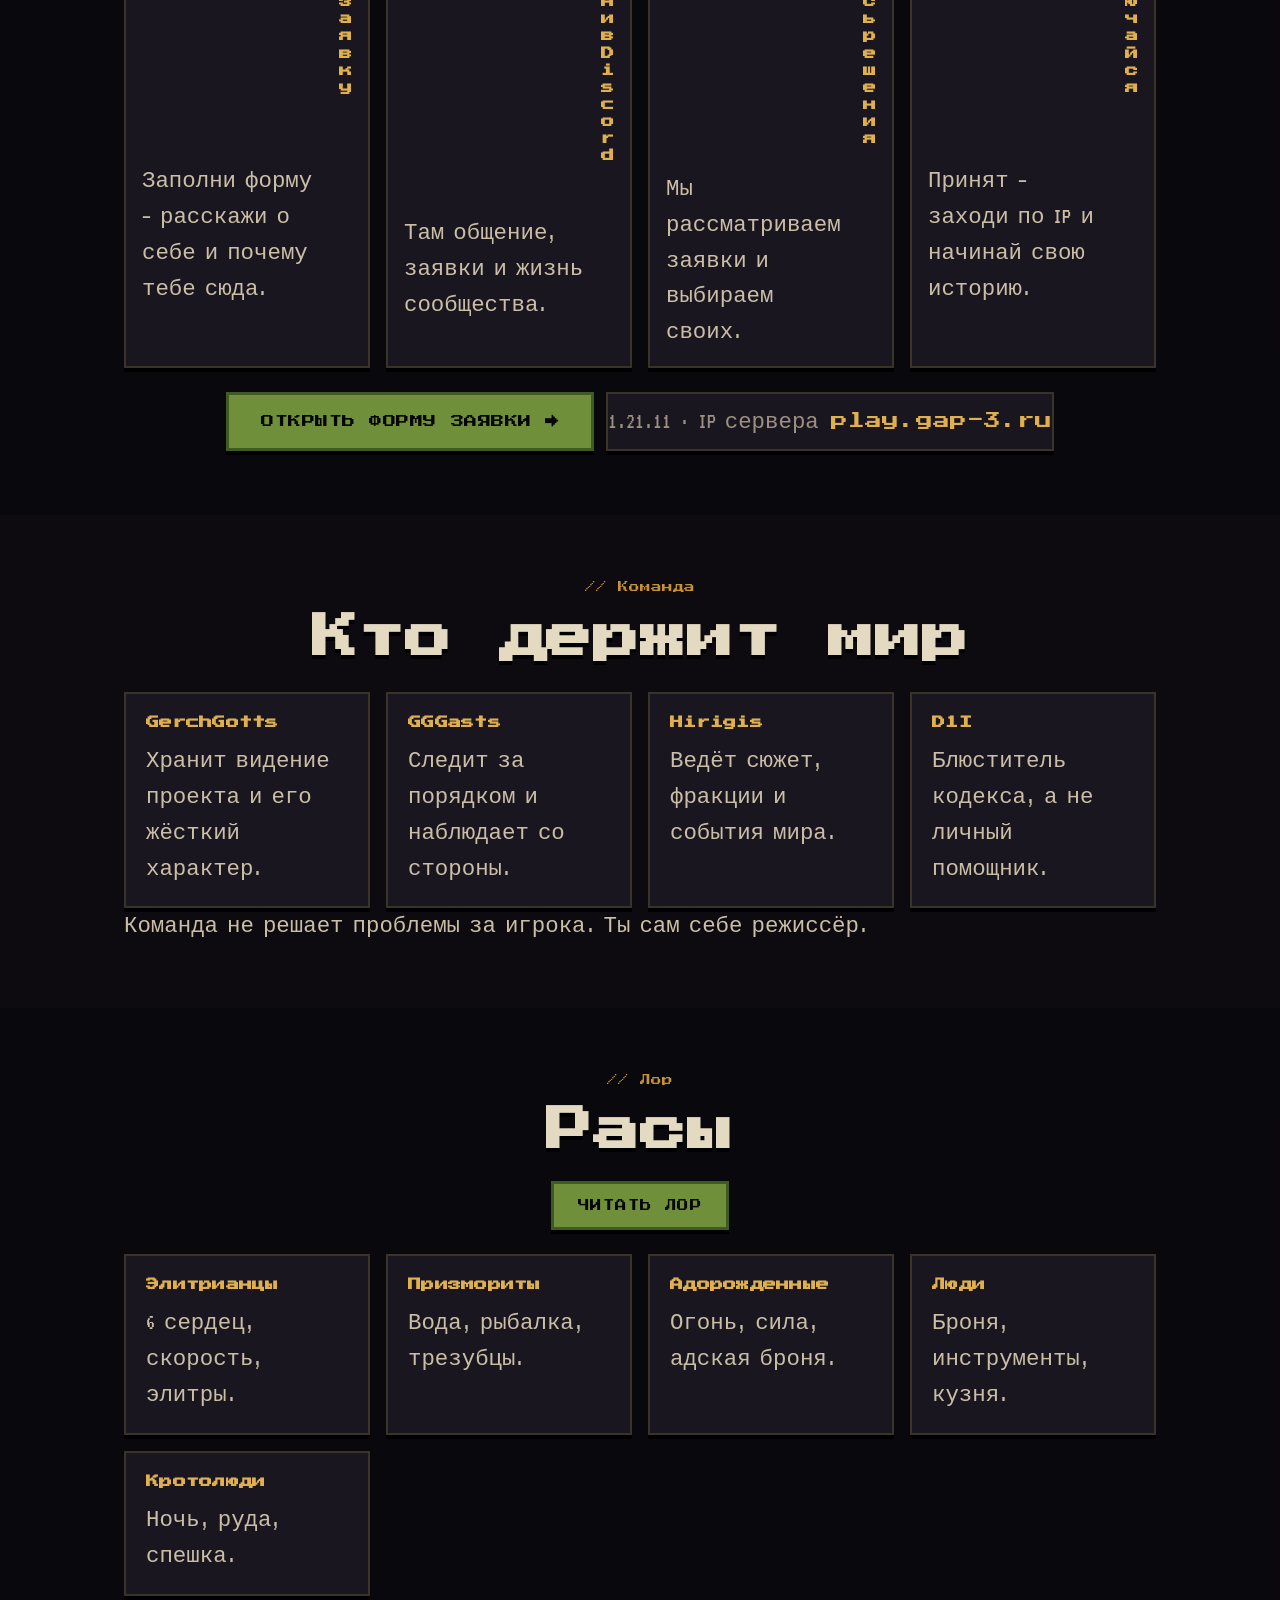
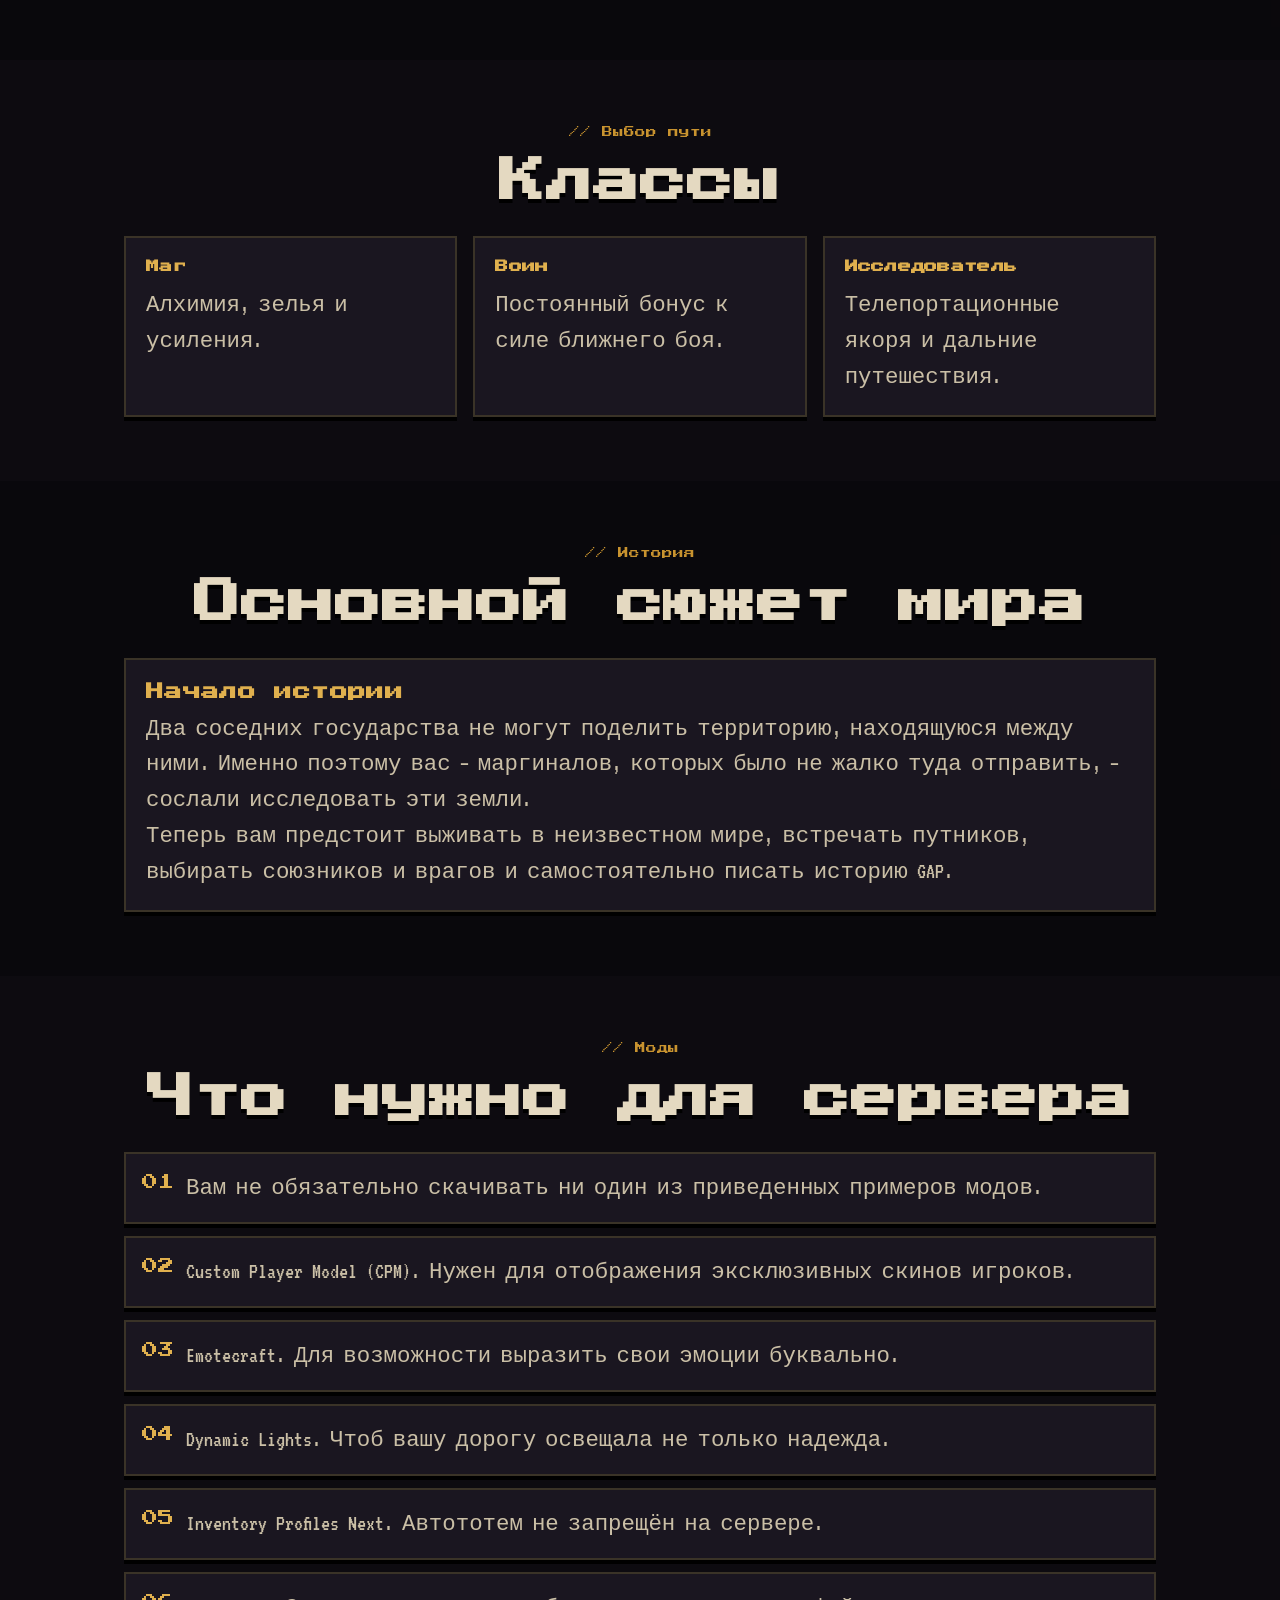
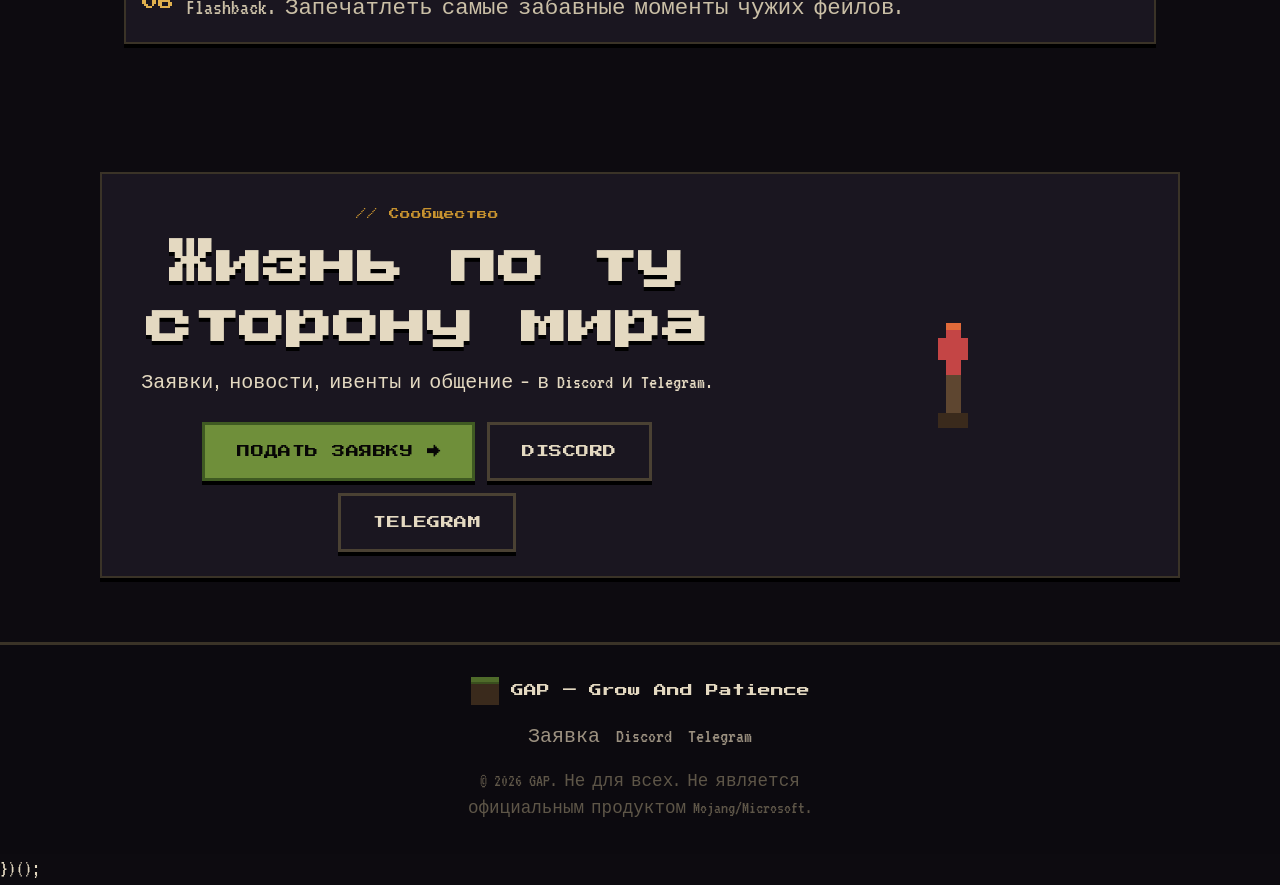
==== commit 44f602c3: "Update index.html" ====
--- a/index.html
+++ b/index.html
@@ -342,7 +342,9 @@
       <p class="footer__copy">© <span id="year"></span> GAP. Не для всех. Не является официальным продуктом Mojang/Microsoft.</p>
     </div>
   </footer>
-
+<script src="main.js" defer></script>
+</body>
+</html>
 
 })();
 
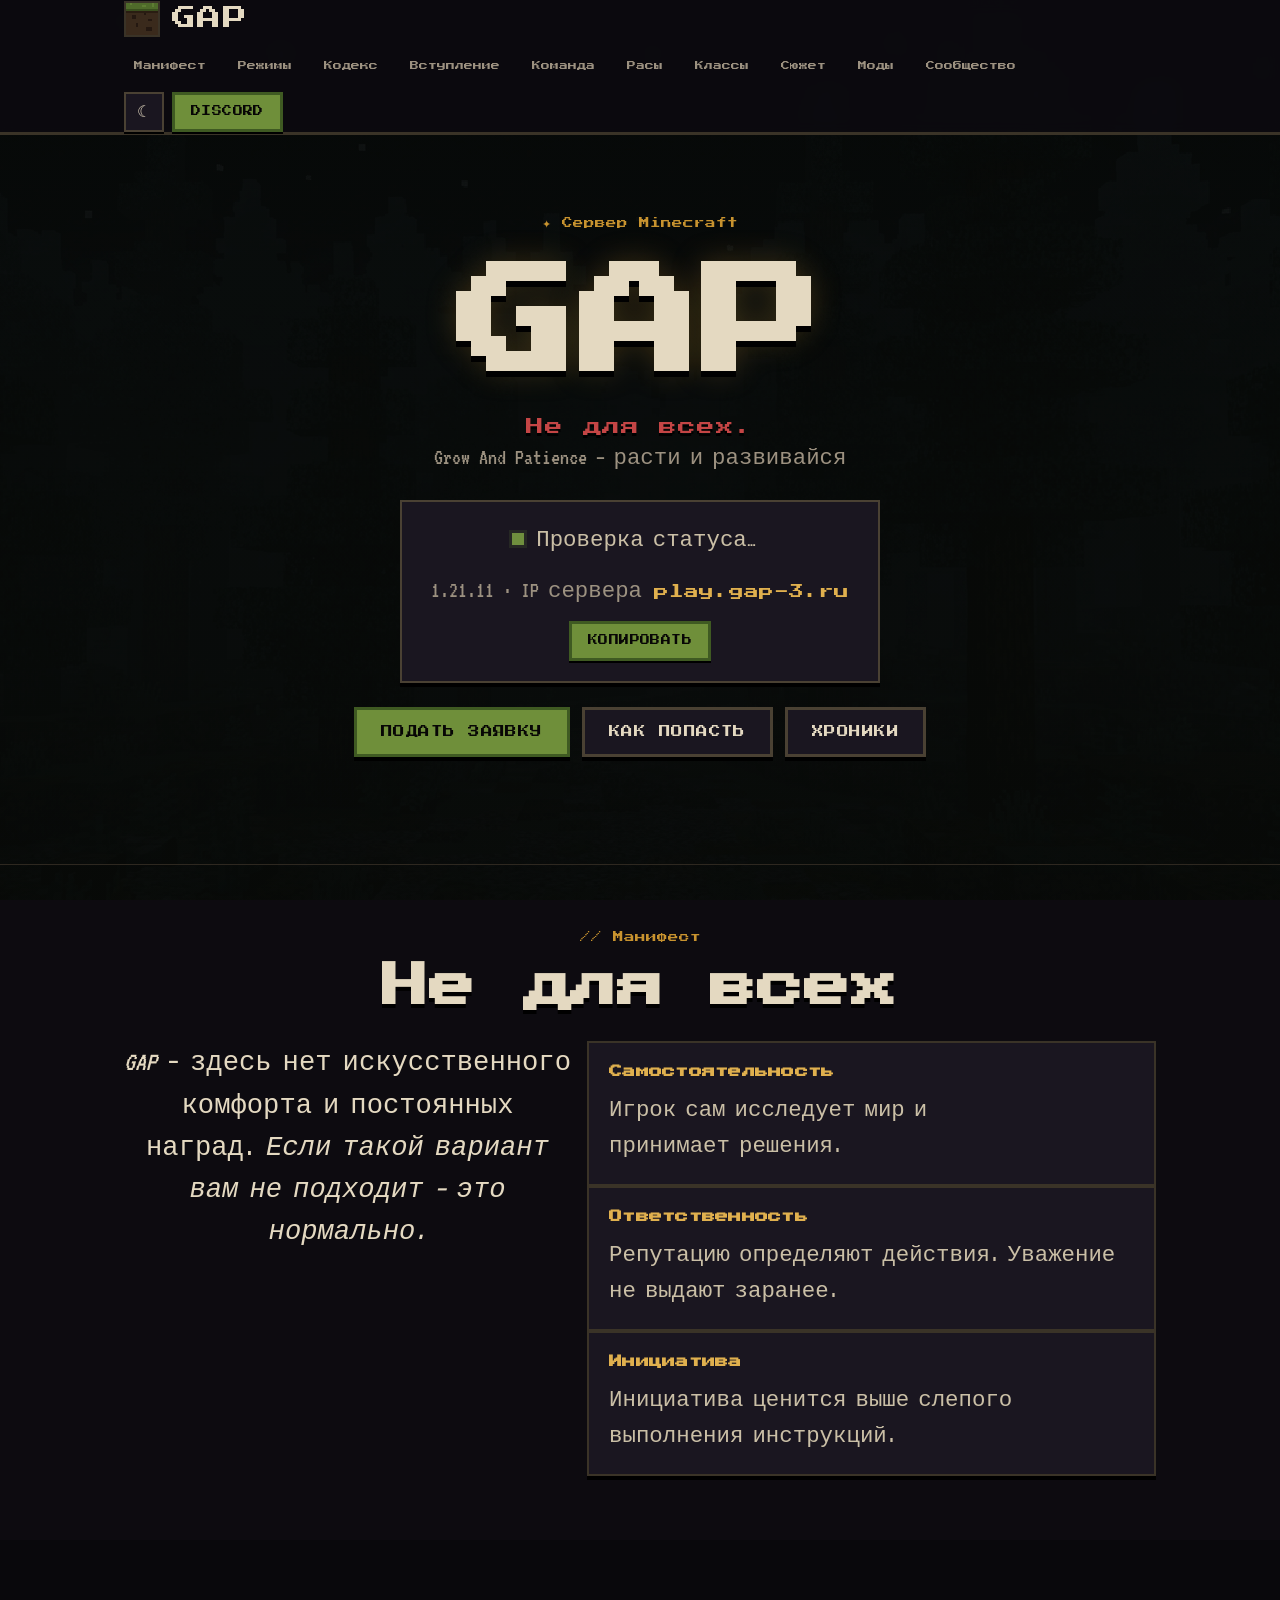
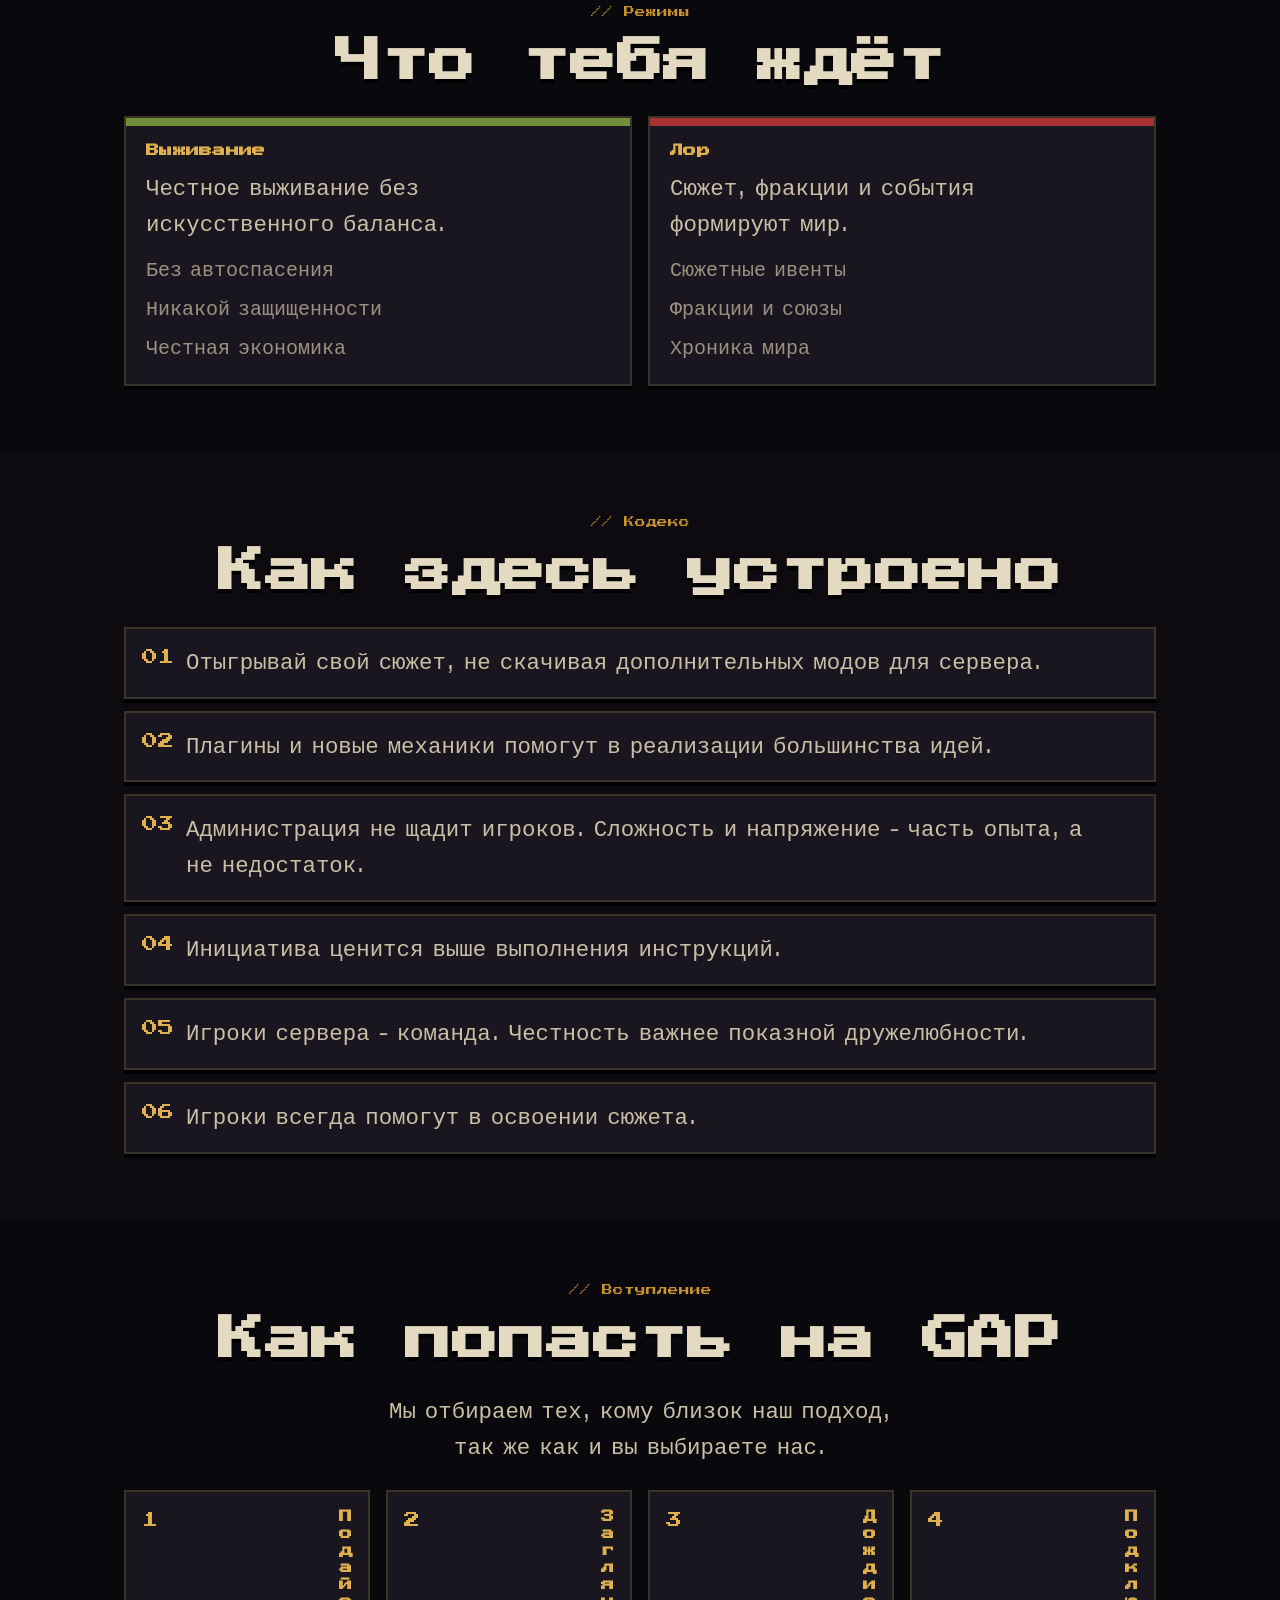
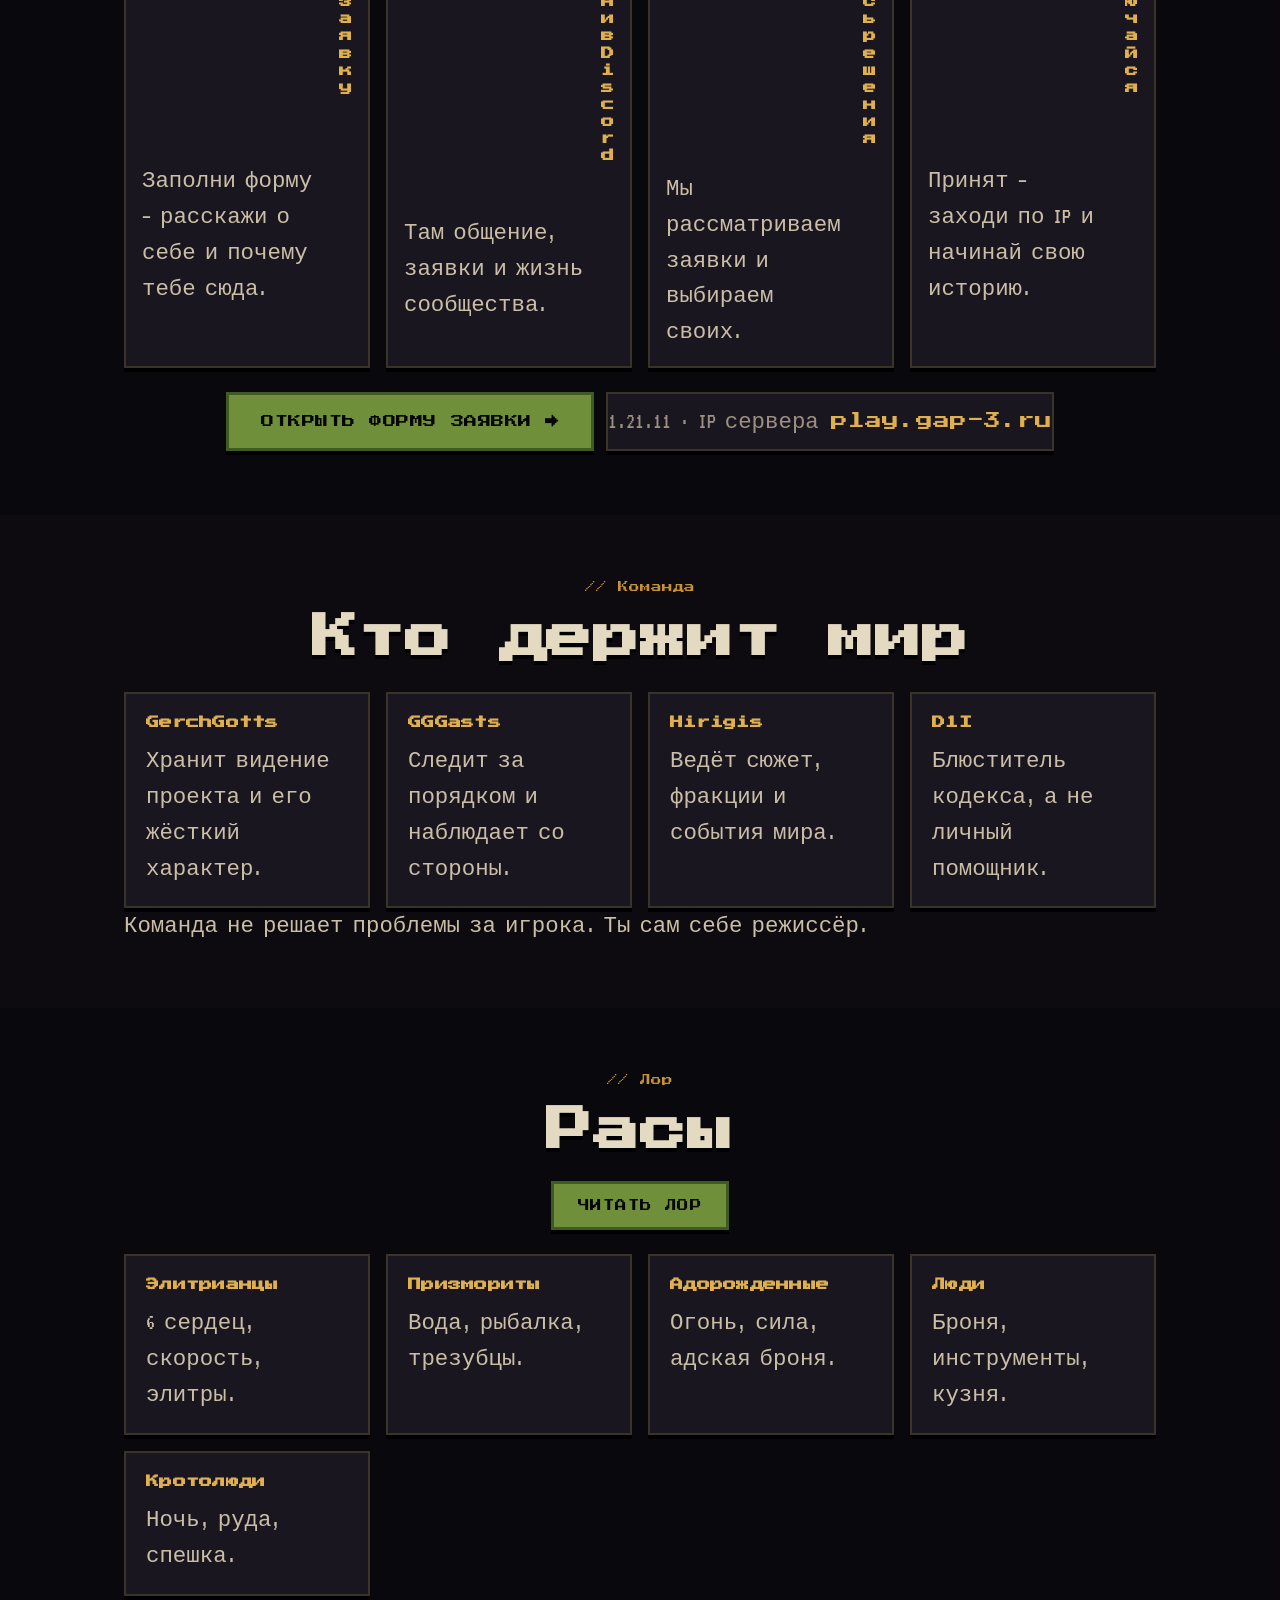
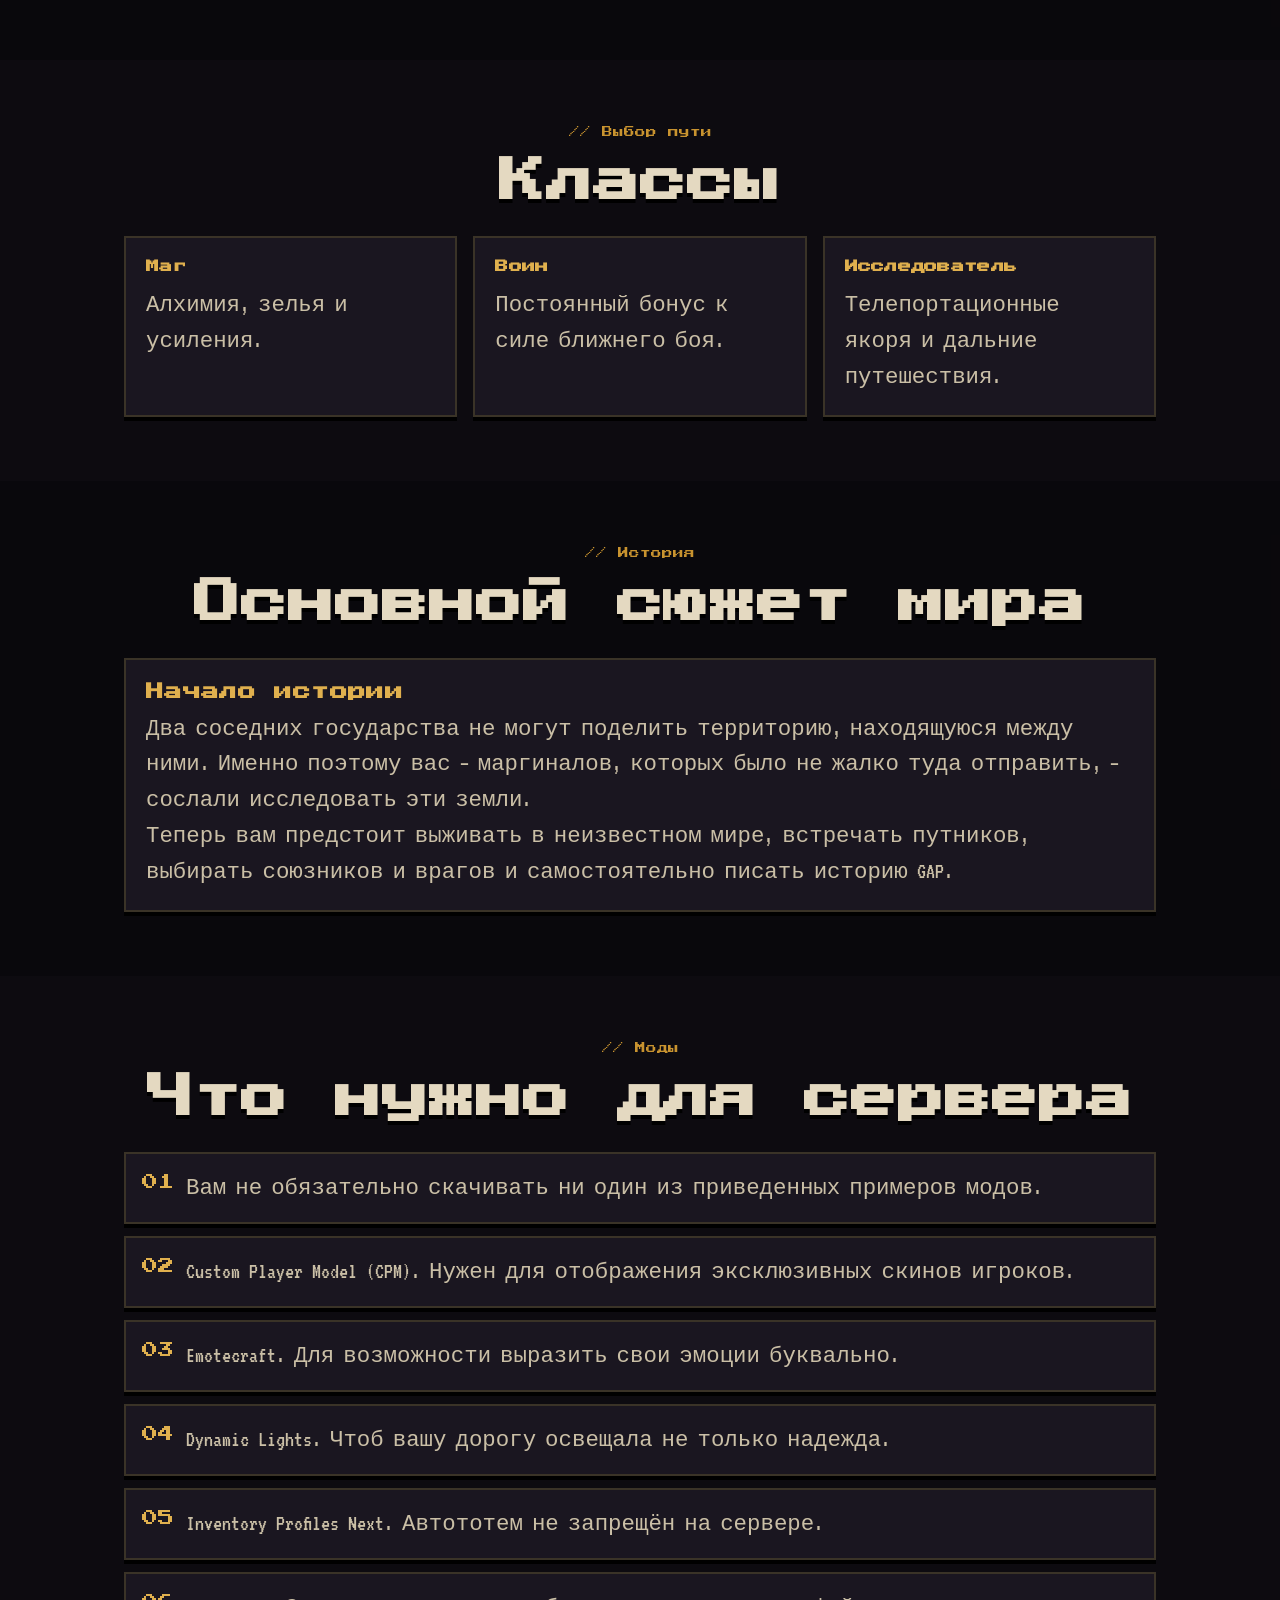
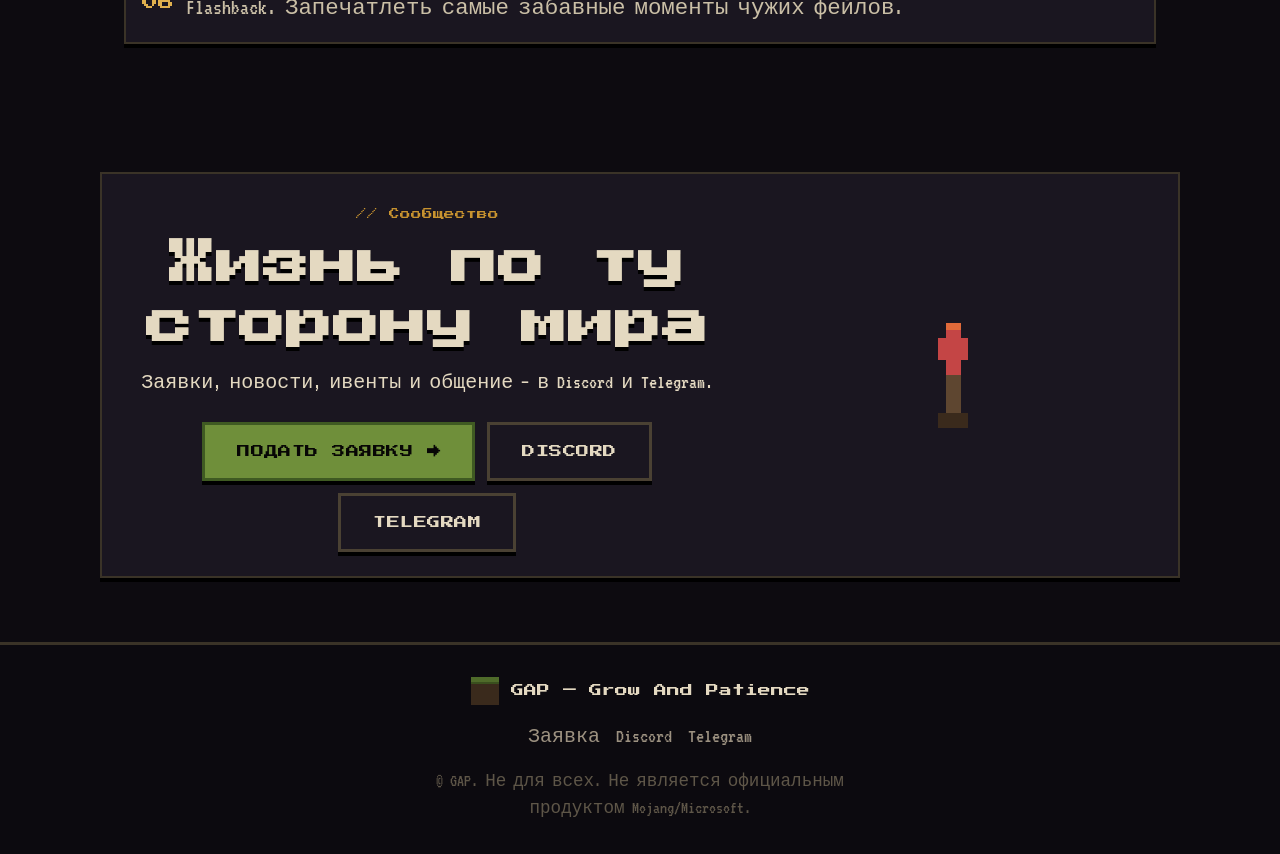
==== commit 5443c6de: "Add files via upload" ====
--- a/index.html
+++ b/index.html
@@ -342,10 +342,333 @@
       <p class="footer__copy">© <span id="year"></span> GAP. Не для всех. Не является официальным продуктом Mojang/Microsoft.</p>
     </div>
   </footer>
-<script src="main.js" defer></script>
-</body>
-</html>
-
+
+  <script src="main.js" defer></script>
+<script data-pplx-inline-edit>
+(function () {
+  if (window === window.top) return;
+
+  const allowedParentOrigins = ["https://www.perplexity.ai","https://perplexity.ai","https://testing.perplexity.ai","https://staging.perplexity.ai","https://*.preview.i.perplexity.ai","http://perplexity.localhost","http://localhost:1420","http://127.0.0.1:1420","http://localhost:3000","http://127.0.0.1:3000","http://localhost:5173","http://127.0.0.1:5173"];
+  const MAX_FONT_BYTES = 500 * 1024;
+  const MAX_TOTAL_FONT_BYTES = 2 * 1024 * 1024;
+  let scrollForwarding = false;
+  let scrollRaf = 0;
+  let trustedTopOrigin = null;
+
+  // Allow entries like "https://*.preview.i.perplexity.ai" — the wildcard
+  // matches a single DNS label (no dots), so "https://*.foo" cannot stretch
+  // across multiple labels.
+  function matchesAllowedOrigin(origin) {
+    if (!origin) return false;
+    for (const entry of allowedParentOrigins) {
+      if (!entry.includes("*")) {
+        if (entry === origin) return true;
+        continue;
+      }
+      const pattern = new RegExp(
+        "^" +
+          entry.replace(/[.+?^${}()|[\]\\]/g, "\\$&").replace(/\*/g, "[^.]+") +
+          "$",
+      );
+      if (pattern.test(origin)) return true;
+    }
+    return false;
+  }
+
+  // Trust decision: when the sender is same-origin-visible (event.origin is a
+  // real origin like https://www.perplexity.ai) we trust event.origin directly.
+  // When event.origin is "null" (opaque broker srcdoc), we fall back to the
+  // broker's stamped `parentOrigin` to identify the top window. The fallback
+  // is claim-only — we rely on the browser's native `targetOrigin` enforcement
+  // on the response path (see postToTrustedTop) to ensure replies can't be
+  // delivered to anyone but the actual top window of that claimed origin.
+  function getTrustedParentOrigin(event) {
+    const forwardedParentOrigin =
+      typeof event.data.parentOrigin === "string" ? event.data.parentOrigin : null;
+    const parentOrigin = event.origin === "null" ? forwardedParentOrigin : event.origin;
+    return matchesAllowedOrigin(parentOrigin) ? parentOrigin : null;
+  }
+
+  // All responses go to window.top with targetOrigin = the allowlisted origin.
+  // An attacker that iframes us inside their own null-origin broker can claim
+  // any parentOrigin they like, but the browser will drop the reply whenever
+  // the real top's origin doesn't match — so the screenshot never leaves.
+  function postToTrustedTop(message) {
+    if (!trustedTopOrigin) return;
+    try {
+      window.top.postMessage(message, trustedTopOrigin);
+    } catch (_error) {}
+  }
+
+  function inlineAll(original, clone) {
+    if (original.nodeType !== 1 || clone.nodeType !== 1) return;
+
+    try {
+      const computedStyle = getComputedStyle(original);
+      // cssText on a computed style is the serialized declaration in modern
+      // Chromium/Safari — a single read beats enumerating ~400 longhand
+      // properties. Firefox returns "" here, so we fall back on empty.
+      const serialized = computedStyle.cssText;
+      if (serialized) {
+        clone.style.cssText = serialized;
+      } else {
+        const parts = new Array(computedStyle.length);
+        for (let index = 0; index < computedStyle.length; index += 1) {
+          const property = computedStyle[index];
+          parts[index] = `${property}:${computedStyle.getPropertyValue(property)};`;
+        }
+        clone.style.cssText = parts.join("");
+      }
+    } catch (_error) {}
+
+    const originalChildren = original.children;
+    const clonedChildren = clone.children;
+    for (
+      let index = 0;
+      index < originalChildren.length && index < clonedChildren.length;
+      index += 1
+    ) {
+      inlineAll(originalChildren[index], clonedChildren[index]);
+    }
+  }
+
+  function extractFontUrl(srcValue) {
+    const matches = [
+      ...srcValue.matchAll(
+        /url\(["']?([^"')]+)["']?\)(?:\s*format\(["']?([^"')]+)["']?\))?/gi,
+      ),
+    ];
+    if (matches.length === 0) return null;
+    const woff2 = matches.find((m) => m[2] && m[2].toLowerCase().includes("woff2"));
+    if (woff2) return woff2[1];
+    const woff = matches.find((m) => m[2] && m[2].toLowerCase().includes("woff"));
+    if (woff) return woff[1];
+    return matches[0][1];
+  }
+
+  // Cache resolved font URL -> data URI across captures. Fonts on a page
+  // essentially never change, and a batch run emits multiple captures back to
+  // back — without this we'd refetch + re-base64 every time.
+  const fontDataUriCache = new Map();
+  const SRC_DECLARATION_RE = /src\s*:\s*[^;}]+/i;
+
+  async function fetchAsDataUri(url) {
+    if (fontDataUriCache.has(url)) return fontDataUriCache.get(url);
+    let dataUri = null;
+    try {
+      const response = await fetch(url, { mode: "cors", credentials: "omit" });
+      if (response.ok) {
+        const blob = await response.blob();
+        if (blob.size <= MAX_FONT_BYTES) {
+          dataUri = await new Promise((resolve) => {
+            const reader = new FileReader();
+            reader.onloadend = () =>
+              resolve(typeof reader.result === "string" ? reader.result : null);
+            reader.onerror = () => resolve(null);
+            reader.readAsDataURL(blob);
+          });
+        }
+      }
+    } catch (_error) {
+      dataUri = null;
+    }
+    fontDataUriCache.set(url, dataUri);
+    return dataUri;
+  }
+
+  function collectFontFaceRuleTexts() {
+    const rules = [];
+    for (const sheet of document.styleSheets) {
+      let cssRules;
+      try {
+        cssRules = sheet.cssRules;
+      } catch (_error) {
+        continue;
+      }
+      if (!cssRules) continue;
+      for (const rule of cssRules) {
+        const cssText = rule.cssText || "";
+        if (cssText.startsWith("@font-face")) rules.push(cssText);
+      }
+    }
+    return rules;
+  }
+
+  async function buildInlinedFontCss() {
+    const ruleTexts = collectFontFaceRuleTexts();
+    if (ruleTexts.length === 0) return null;
+
+    const resolved = ruleTexts.map((cssText) => {
+      if (!SRC_DECLARATION_RE.test(cssText)) return null;
+      const srcMatch = cssText.match(/src\s*:\s*([^;}]+)[;}]/i);
+      if (!srcMatch) return null;
+      const url = extractFontUrl(srcMatch[1]);
+      if (!url) return null;
+      try {
+        return { cssText, url: new URL(url, document.baseURI).href };
+      } catch (_error) {
+        return null;
+      }
+    });
+
+    const dataUris = await Promise.all(
+      resolved.map((entry) => (entry ? fetchAsDataUri(entry.url) : Promise.resolve(null))),
+    );
+
+    const inlined = [];
+    let totalBytes = 0;
+    for (let index = 0; index < resolved.length; index += 1) {
+      const entry = resolved[index];
+      const dataUri = dataUris[index];
+      if (!entry || !dataUri) continue;
+      const approxBytes = dataUri.length * 0.75;
+      if (totalBytes + approxBytes > MAX_TOTAL_FONT_BYTES) break;
+      totalBytes += approxBytes;
+      inlined.push(entry.cssText.replace(SRC_DECLARATION_RE, `src: url("${dataUri}")`));
+    }
+    return inlined.length > 0 ? inlined.join("\n") : null;
+  }
+
+  function stripExternal(clone) {
+    const images = clone.querySelectorAll("img");
+    for (let index = 0; index < images.length; index += 1) {
+      const src = images[index].getAttribute("src");
+      if (src && !src.startsWith("data:")) images[index].removeAttribute("src");
+    }
+
+    const elements = clone.querySelectorAll("*");
+    for (let index = 0; index < elements.length; index += 1) {
+      const style = elements[index].style.cssText;
+      if (style && style.includes("url(")) {
+        elements[index].style.cssText = style.replace(
+          /url\(["']?(?!data:)[^)"']*["']?\)/gi,
+          "none",
+        );
+      }
+    }
+  }
+
+  function emitScroll() {
+    scrollRaf = 0;
+    if (!scrollForwarding) return;
+    postToTrustedTop({
+      type: "INLINE_EDIT_SCROLL",
+      scrollX: window.scrollX,
+      scrollY: window.scrollY,
+    });
+  }
+
+  window.addEventListener(
+    "scroll",
+    function () {
+      if (!scrollForwarding || scrollRaf) return;
+      scrollRaf = requestAnimationFrame(emitScroll);
+    },
+    { passive: true, capture: true },
+  );
+
+  async function handleCaptureRequest(event) {
+    const requestId = event.data.requestId;
+    const scrollX = window.scrollX;
+    const scrollY = window.scrollY;
+    const width = window.innerWidth;
+    const height = window.innerHeight;
+
+    function postResult(dataUrl) {
+      postToTrustedTop({
+        type: "INLINE_EDIT_SCREENSHOT_RESULT",
+        requestId,
+        dataUrl,
+        scrollX,
+        scrollY,
+      });
+    }
+
+    try {
+      // Wait for any pending web fonts to resolve so both inline metrics and
+      // the @font-face inlining below see the same loaded faces.
+      if (document.fonts && document.fonts.ready) {
+        try {
+          await document.fonts.ready;
+        } catch (_error) {}
+      }
+
+      const clone = document.documentElement.cloneNode(true);
+      inlineAll(document.documentElement, clone);
+
+      const removedNodes = clone.querySelectorAll("script,link[rel=\"stylesheet\"],style");
+      for (let index = 0; index < removedNodes.length; index += 1) {
+        removedNodes[index].remove();
+      }
+
+      stripExternal(clone);
+
+      // Re-embed web fonts as data-URI @font-face rules so the SVG rasterizer
+      // can resolve them — external font URLs aren't fetched during
+      // foreignObject rendering, which would otherwise force a fallback face
+      // and change text metrics.
+      const inlinedFontCss = await buildInlinedFontCss();
+      if (inlinedFontCss) {
+        const styleEl = document.createElement("style");
+        styleEl.textContent = inlinedFontCss;
+        const head = clone.querySelector("head");
+        if (head) head.appendChild(styleEl);
+        else clone.insertBefore(styleEl, clone.firstChild);
+      }
+
+      const html = new XMLSerializer().serializeToString(clone);
+      const svg =
+        `<svg xmlns="http://www.w3.org/2000/svg" width="${width}" height="${height}">` +
+        '<foreignObject width="100%" height="100%">' +
+        `<div xmlns="http://www.w3.org/1999/xhtml" style="width:${width}px;height:${height}px;overflow:hidden">` +
+        `<div style="position:relative;left:-${scrollX}px;top:-${scrollY}px">` +
+        html +
+        "</div></div></foreignObject></svg>";
+      const svgUrl = `data:image/svg+xml;charset=utf-8,${encodeURIComponent(svg)}`;
+      const image = new Image();
+      image.onload = function () {
+        const canvas = document.createElement("canvas");
+        canvas.width = width;
+        canvas.height = height;
+        canvas.getContext("2d").drawImage(image, 0, 0);
+        postResult(canvas.toDataURL("image/png"));
+      };
+      image.onerror = function () {
+        postResult(null);
+      };
+      image.src = svgUrl;
+    } catch (_error) {
+      postResult(null);
+    }
+  }
+
+  window.addEventListener("message", function (event) {
+    if (!event.data) return;
+    // Only accept messages from the direct parent frame. Blocks sibling /
+    // unrelated-window postMessage senders that could otherwise reach us.
+    if (event.source !== window.parent) return;
+
+    const trustedParentOrigin = getTrustedParentOrigin(event);
+    if (!trustedParentOrigin) return;
+    trustedTopOrigin = trustedParentOrigin;
+
+    if (event.data.type === "INLINE_EDIT_SCROLL_START") {
+      scrollForwarding = true;
+      emitScroll();
+      return;
+    }
+
+    if (event.data.type === "INLINE_EDIT_SCROLL_STOP") {
+      scrollForwarding = false;
+      if (scrollRaf) cancelAnimationFrame(scrollRaf);
+      scrollRaf = 0;
+      return;
+    }
+
+    if (event.data.type !== "INLINE_EDIT_CAPTURE_REQUEST") return;
+
+    handleCaptureRequest(event);
+  });
 })();
 
 
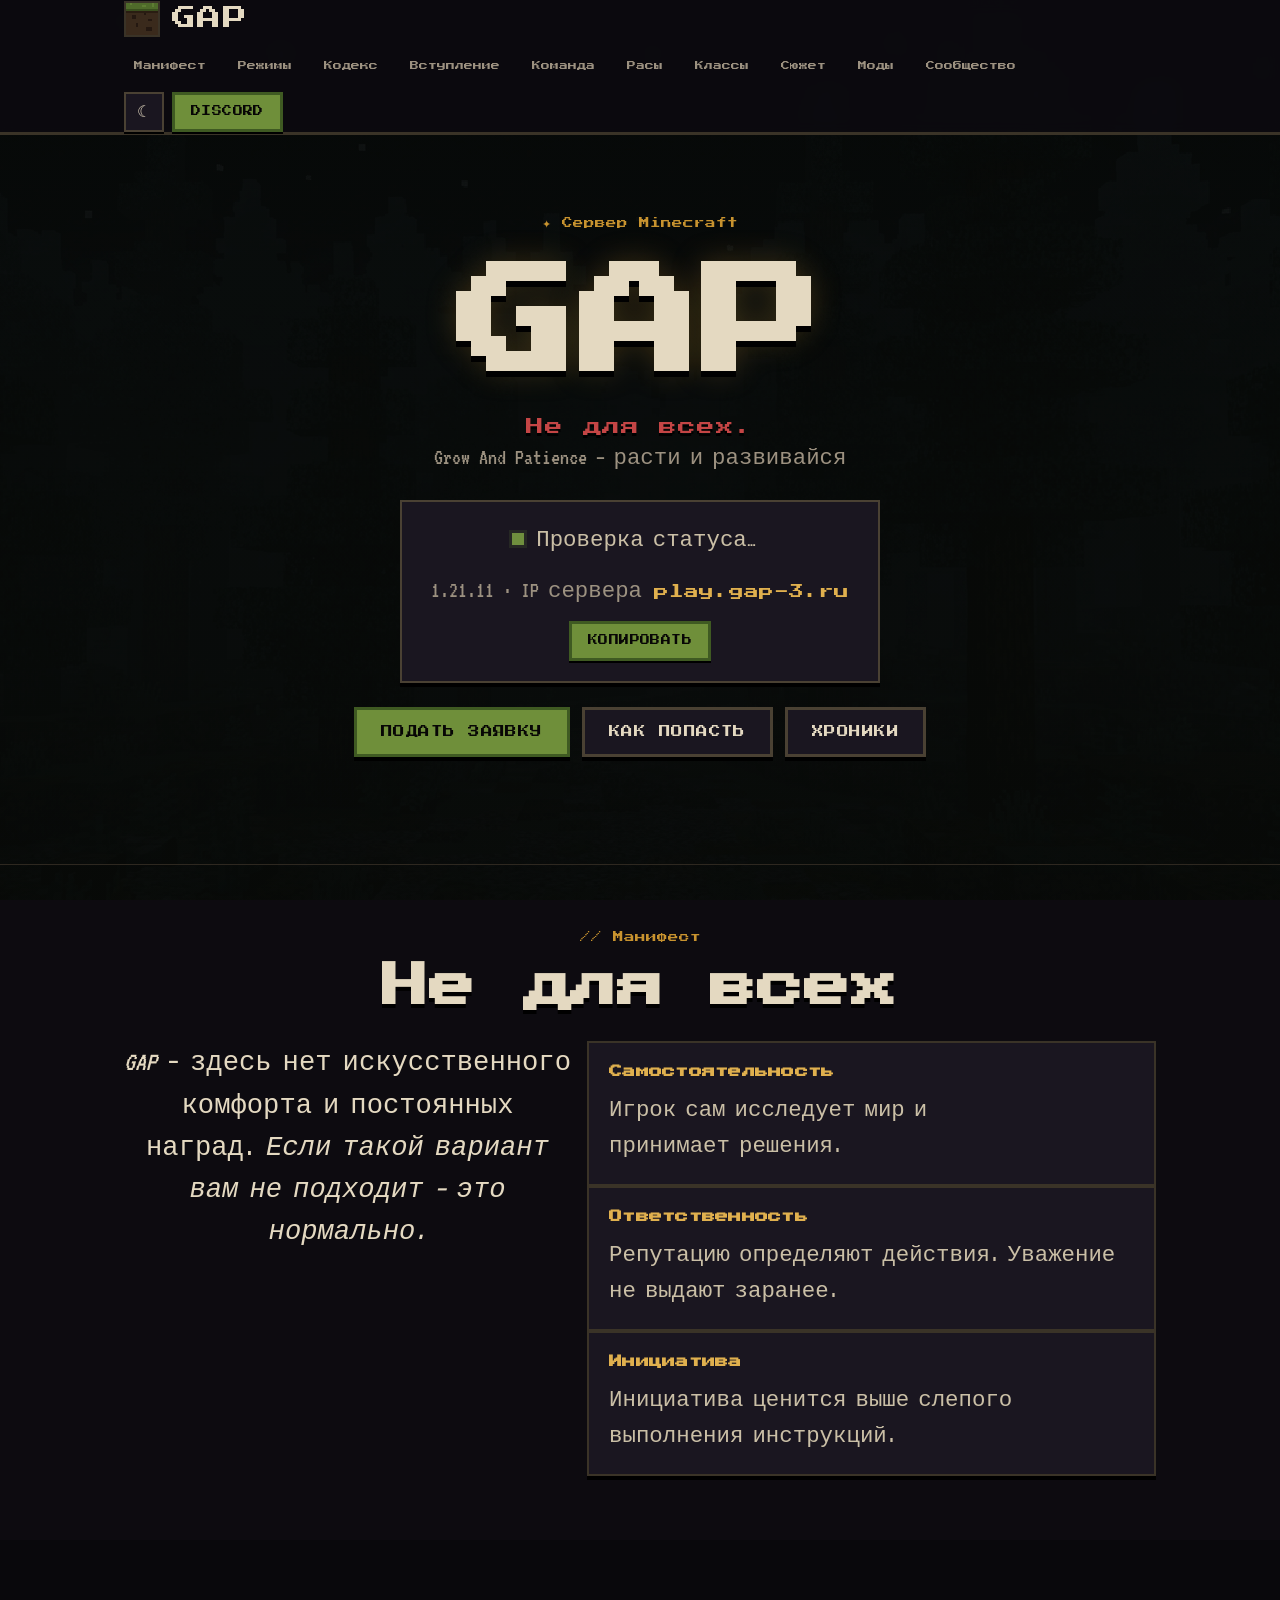
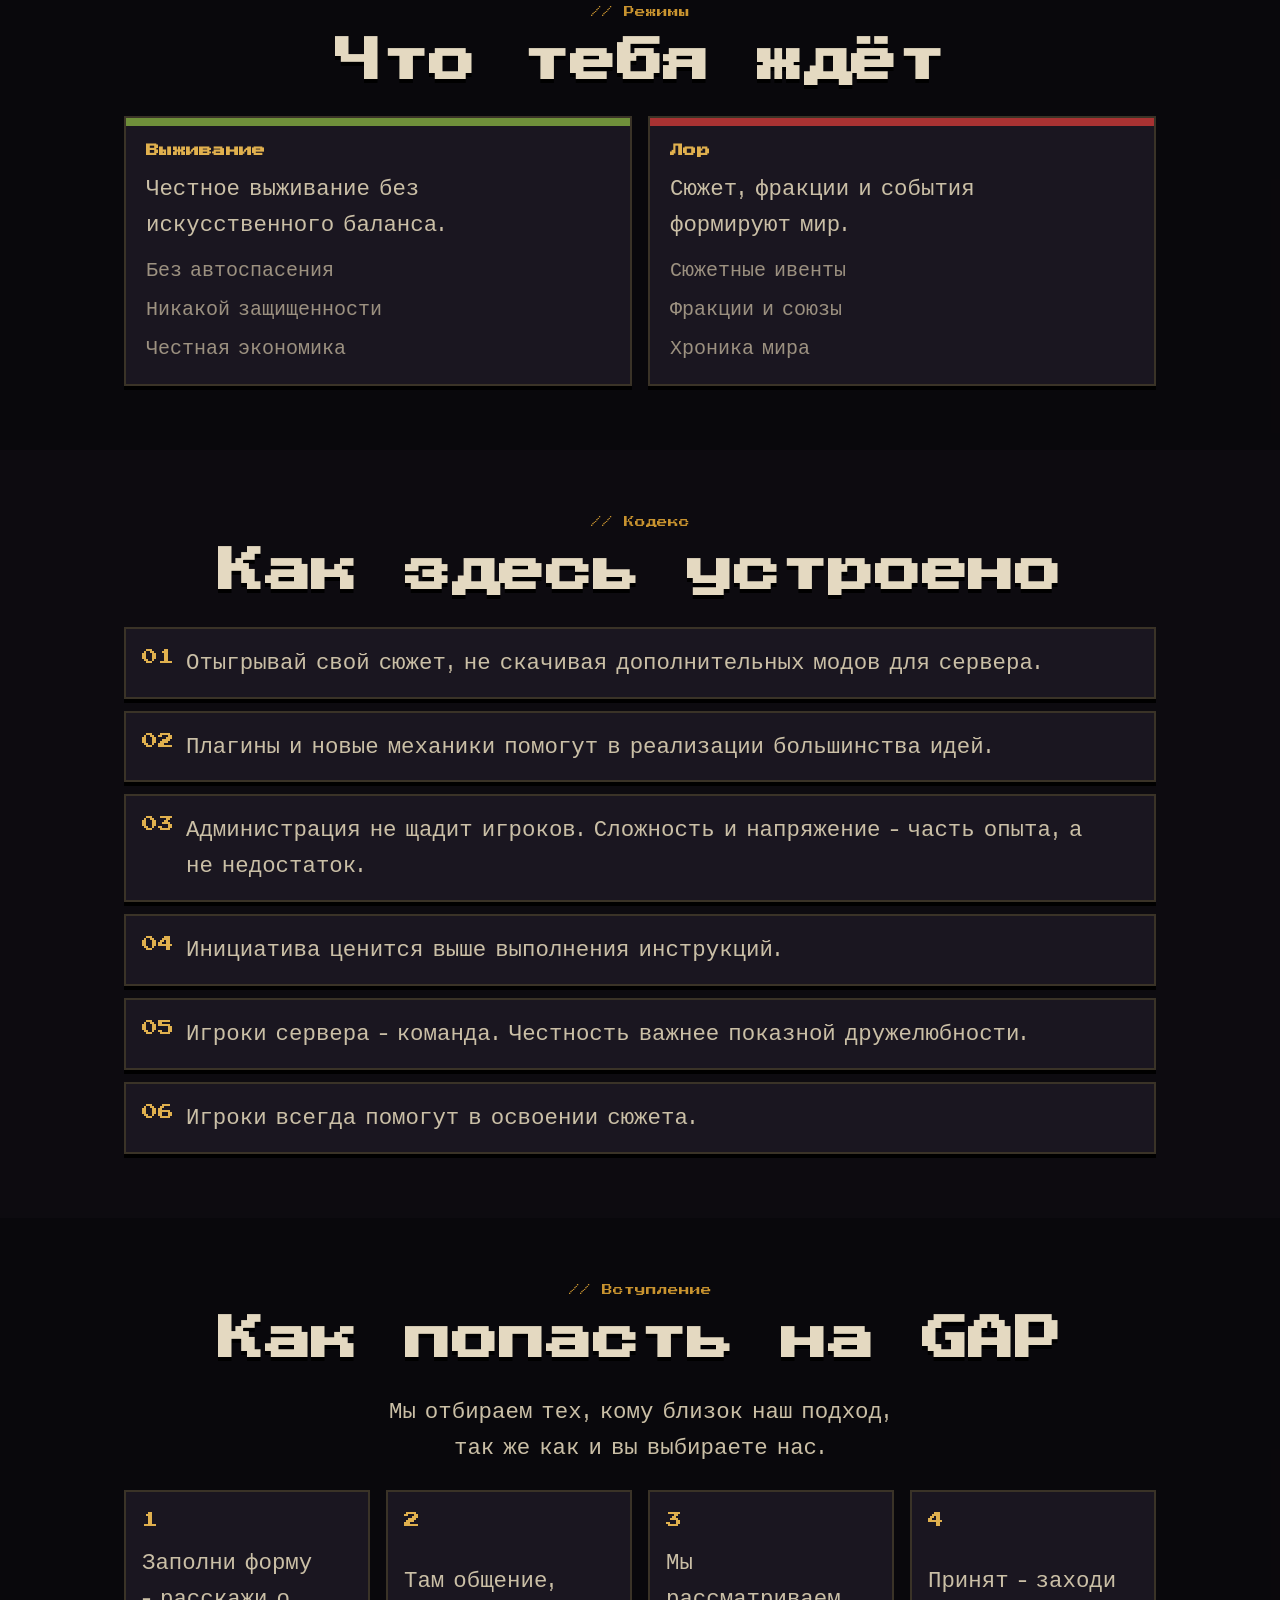
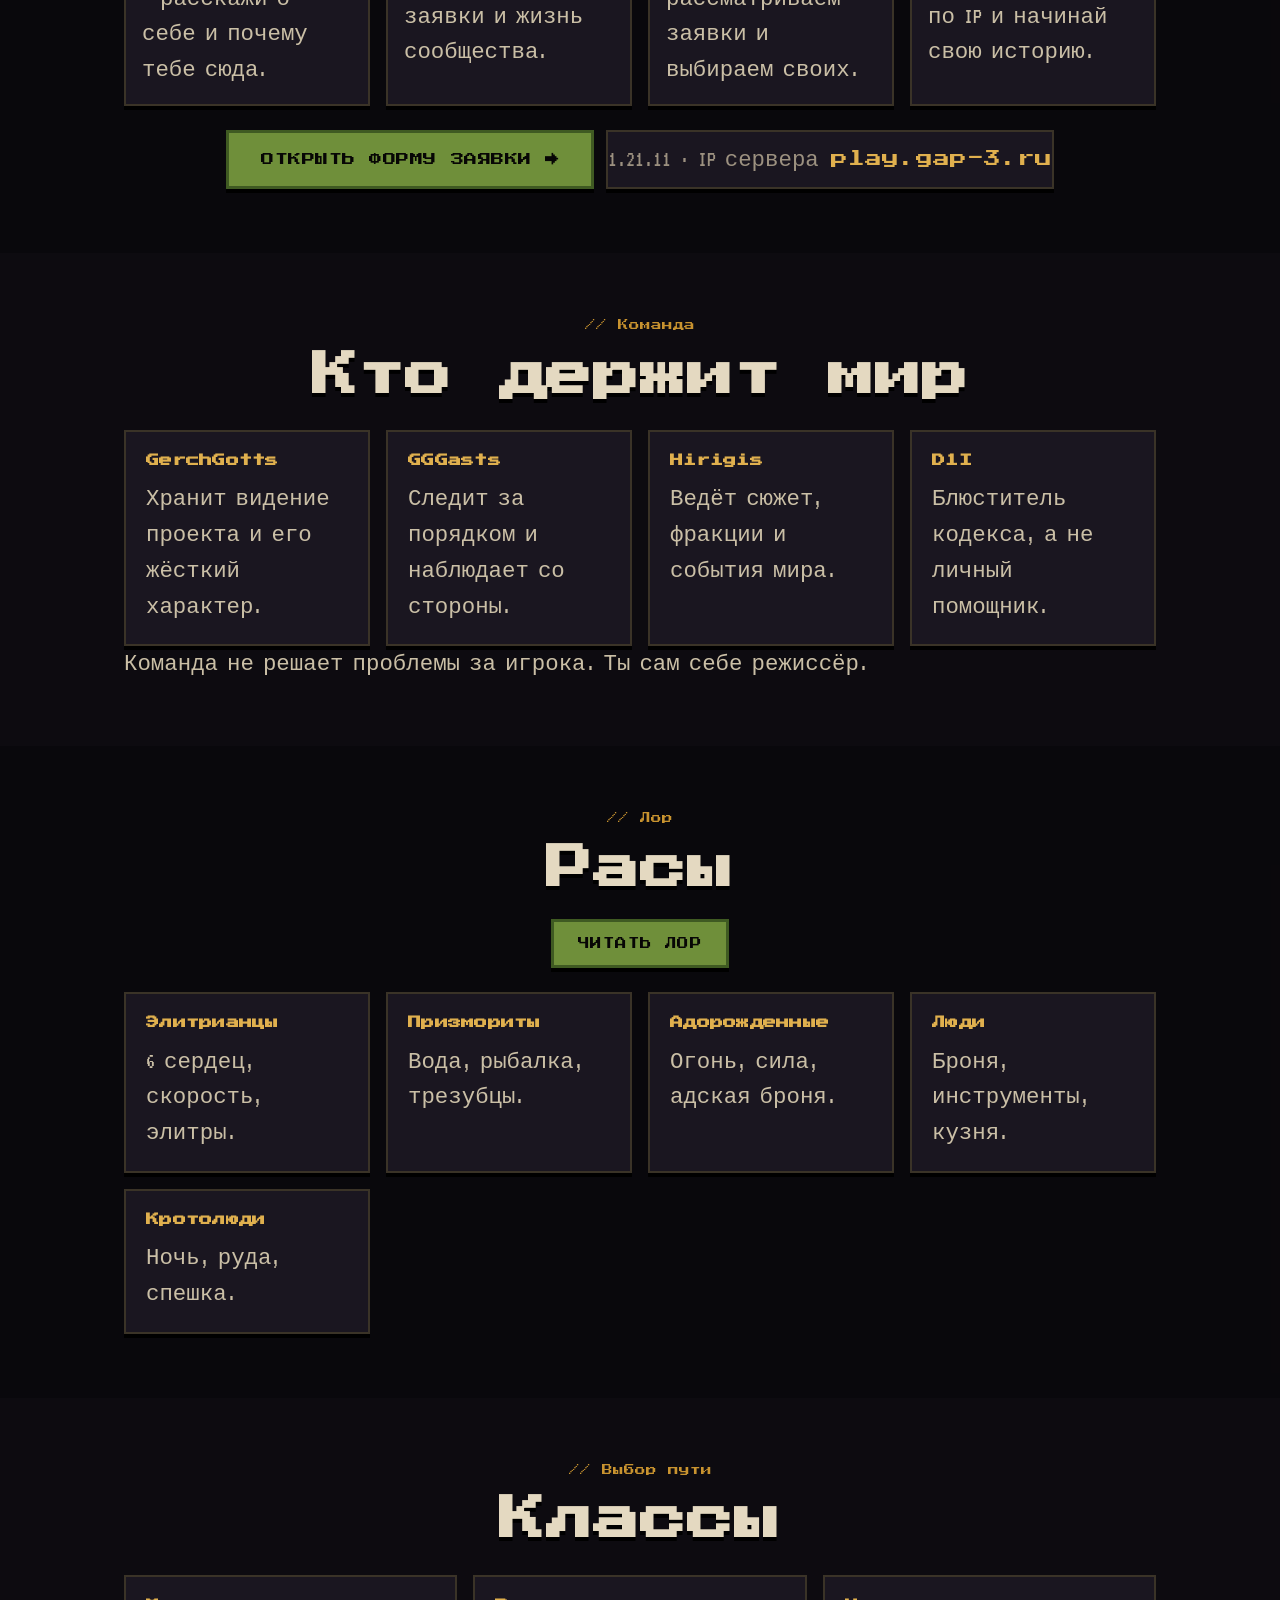
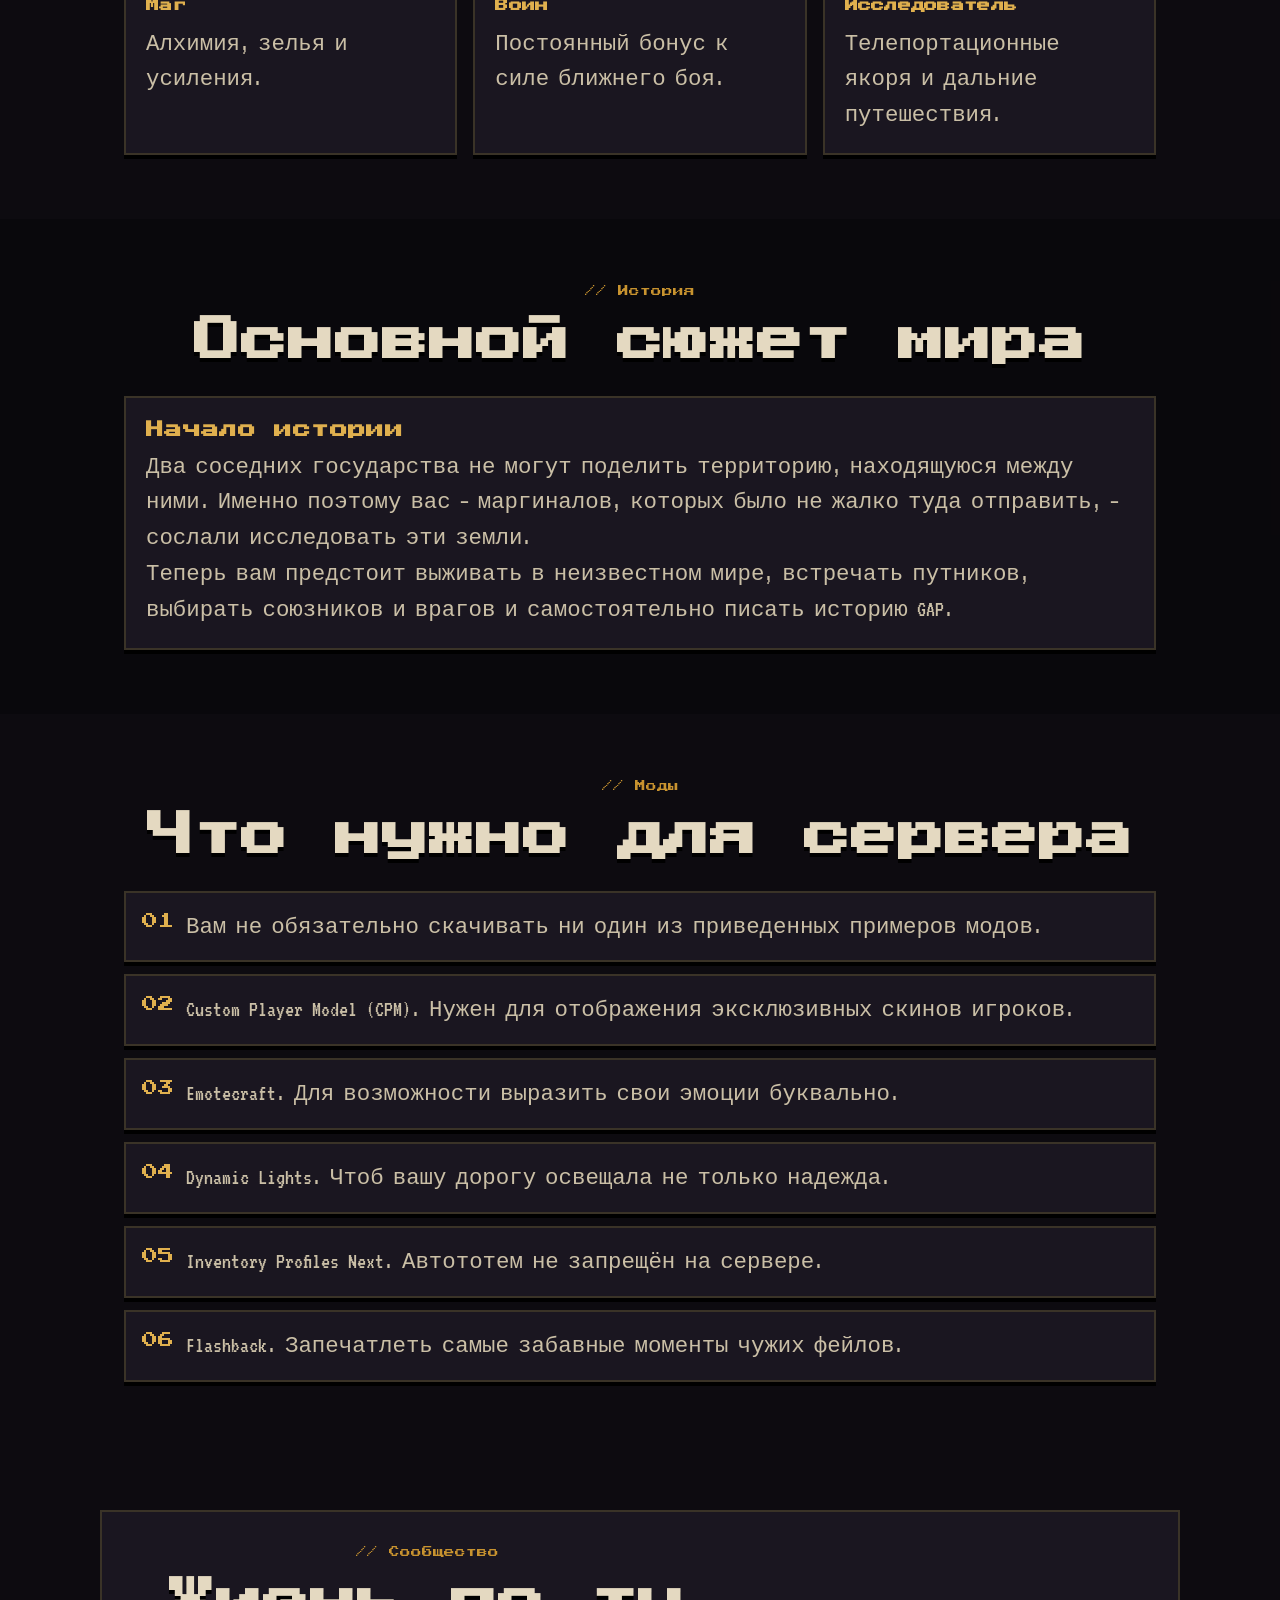
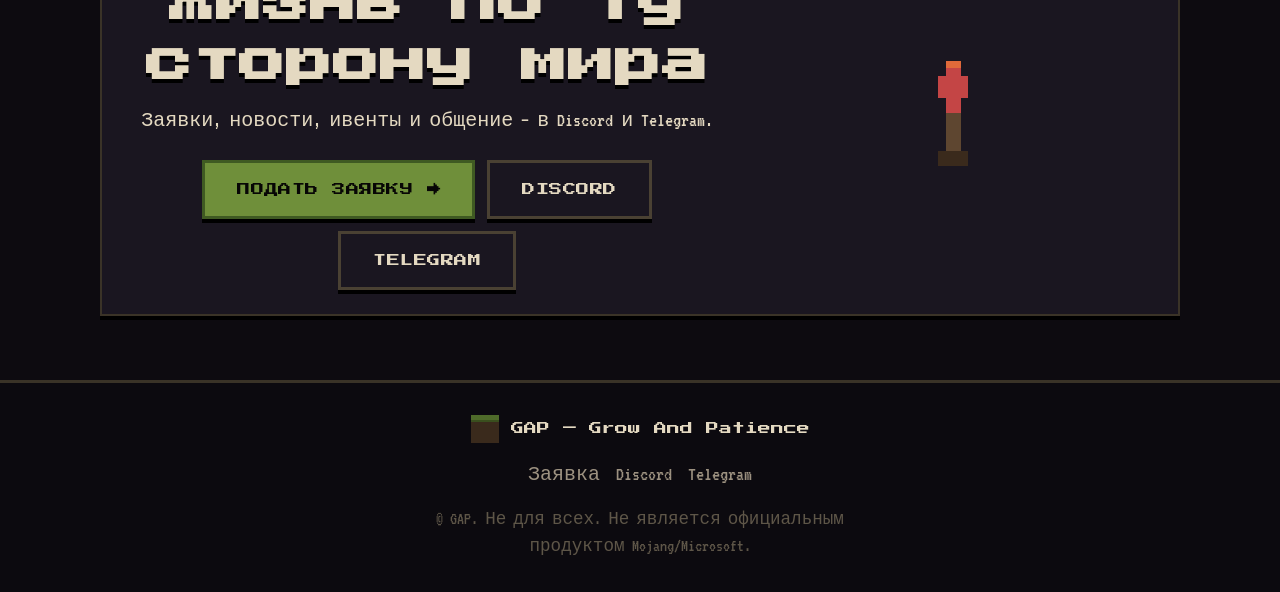
==== commit 435c0c0b: "Update index.html" ====
--- a/index.html
+++ b/index.html
@@ -179,22 +179,22 @@
         <ol class="steps">
           <li class="step">
             <span class="step__num">1</span>
-            <h3 class="step__title">Подай заявку</h3>
+            <h3 class="step__title"></h3>
             <p>Заполни форму — расскажи о себе и почему тебе сюда.</p>
           </li>
           <li class="step">
             <span class="step__num">2</span>
-            <h3 class="step__title">Загляни в Discord</h3>
+            <h3 class="step__title"></h3>
             <p>Там общение, заявки и жизнь сообщества.</p>
           </li>
           <li class="step">
             <span class="step__num">3</span>
-            <h3 class="step__title">Дождись решения</h3>
+            <h3 class="step__title"></h3>
             <p>Мы рассматриваем заявки и выбираем своих.</p>
           </li>
           <li class="step">
             <span class="step__num">4</span>
-            <h3 class="step__title">Подключайся</h3>
+            <h3 class="step__title"></h3>
             <p>Принят — заходи по IP и начинай свою историю.</p>
           </li>
         </ol>
@@ -344,333 +344,5 @@
   </footer>
 
   <script src="main.js" defer></script>
-<script data-pplx-inline-edit>
-(function () {
-  if (window === window.top) return;
-
-  const allowedParentOrigins = ["https://www.perplexity.ai","https://perplexity.ai","https://testing.perplexity.ai","https://staging.perplexity.ai","https://*.preview.i.perplexity.ai","http://perplexity.localhost","http://localhost:1420","http://127.0.0.1:1420","http://localhost:3000","http://127.0.0.1:3000","http://localhost:5173","http://127.0.0.1:5173"];
-  const MAX_FONT_BYTES = 500 * 1024;
-  const MAX_TOTAL_FONT_BYTES = 2 * 1024 * 1024;
-  let scrollForwarding = false;
-  let scrollRaf = 0;
-  let trustedTopOrigin = null;
-
-  // Allow entries like "https://*.preview.i.perplexity.ai" — the wildcard
-  // matches a single DNS label (no dots), so "https://*.foo" cannot stretch
-  // across multiple labels.
-  function matchesAllowedOrigin(origin) {
-    if (!origin) return false;
-    for (const entry of allowedParentOrigins) {
-      if (!entry.includes("*")) {
-        if (entry === origin) return true;
-        continue;
-      }
-      const pattern = new RegExp(
-        "^" +
-          entry.replace(/[.+?^${}()|[\]\\]/g, "\\$&").replace(/\*/g, "[^.]+") +
-          "$",
-      );
-      if (pattern.test(origin)) return true;
-    }
-    return false;
-  }
-
-  // Trust decision: when the sender is same-origin-visible (event.origin is a
-  // real origin like https://www.perplexity.ai) we trust event.origin directly.
-  // When event.origin is "null" (opaque broker srcdoc), we fall back to the
-  // broker's stamped `parentOrigin` to identify the top window. The fallback
-  // is claim-only — we rely on the browser's native `targetOrigin` enforcement
-  // on the response path (see postToTrustedTop) to ensure replies can't be
-  // delivered to anyone but the actual top window of that claimed origin.
-  function getTrustedParentOrigin(event) {
-    const forwardedParentOrigin =
-      typeof event.data.parentOrigin === "string" ? event.data.parentOrigin : null;
-    const parentOrigin = event.origin === "null" ? forwardedParentOrigin : event.origin;
-    return matchesAllowedOrigin(parentOrigin) ? parentOrigin : null;
-  }
-
-  // All responses go to window.top with targetOrigin = the allowlisted origin.
-  // An attacker that iframes us inside their own null-origin broker can claim
-  // any parentOrigin they like, but the browser will drop the reply whenever
-  // the real top's origin doesn't match — so the screenshot never leaves.
-  function postToTrustedTop(message) {
-    if (!trustedTopOrigin) return;
-    try {
-      window.top.postMessage(message, trustedTopOrigin);
-    } catch (_error) {}
-  }
-
-  function inlineAll(original, clone) {
-    if (original.nodeType !== 1 || clone.nodeType !== 1) return;
-
-    try {
-      const computedStyle = getComputedStyle(original);
-      // cssText on a computed style is the serialized declaration in modern
-      // Chromium/Safari — a single read beats enumerating ~400 longhand
-      // properties. Firefox returns "" here, so we fall back on empty.
-      const serialized = computedStyle.cssText;
-      if (serialized) {
-        clone.style.cssText = serialized;
-      } else {
-        const parts = new Array(computedStyle.length);
-        for (let index = 0; index < computedStyle.length; index += 1) {
-          const property = computedStyle[index];
-          parts[index] = `${property}:${computedStyle.getPropertyValue(property)};`;
-        }
-        clone.style.cssText = parts.join("");
-      }
-    } catch (_error) {}
-
-    const originalChildren = original.children;
-    const clonedChildren = clone.children;
-    for (
-      let index = 0;
-      index < originalChildren.length && index < clonedChildren.length;
-      index += 1
-    ) {
-      inlineAll(originalChildren[index], clonedChildren[index]);
-    }
-  }
-
-  function extractFontUrl(srcValue) {
-    const matches = [
-      ...srcValue.matchAll(
-        /url\(["']?([^"')]+)["']?\)(?:\s*format\(["']?([^"')]+)["']?\))?/gi,
-      ),
-    ];
-    if (matches.length === 0) return null;
-    const woff2 = matches.find((m) => m[2] && m[2].toLowerCase().includes("woff2"));
-    if (woff2) return woff2[1];
-    const woff = matches.find((m) => m[2] && m[2].toLowerCase().includes("woff"));
-    if (woff) return woff[1];
-    return matches[0][1];
-  }
-
-  // Cache resolved font URL -> data URI across captures. Fonts on a page
-  // essentially never change, and a batch run emits multiple captures back to
-  // back — without this we'd refetch + re-base64 every time.
-  const fontDataUriCache = new Map();
-  const SRC_DECLARATION_RE = /src\s*:\s*[^;}]+/i;
-
-  async function fetchAsDataUri(url) {
-    if (fontDataUriCache.has(url)) return fontDataUriCache.get(url);
-    let dataUri = null;
-    try {
-      const response = await fetch(url, { mode: "cors", credentials: "omit" });
-      if (response.ok) {
-        const blob = await response.blob();
-        if (blob.size <= MAX_FONT_BYTES) {
-          dataUri = await new Promise((resolve) => {
-            const reader = new FileReader();
-            reader.onloadend = () =>
-              resolve(typeof reader.result === "string" ? reader.result : null);
-            reader.onerror = () => resolve(null);
-            reader.readAsDataURL(blob);
-          });
-        }
-      }
-    } catch (_error) {
-      dataUri = null;
-    }
-    fontDataUriCache.set(url, dataUri);
-    return dataUri;
-  }
-
-  function collectFontFaceRuleTexts() {
-    const rules = [];
-    for (const sheet of document.styleSheets) {
-      let cssRules;
-      try {
-        cssRules = sheet.cssRules;
-      } catch (_error) {
-        continue;
-      }
-      if (!cssRules) continue;
-      for (const rule of cssRules) {
-        const cssText = rule.cssText || "";
-        if (cssText.startsWith("@font-face")) rules.push(cssText);
-      }
-    }
-    return rules;
-  }
-
-  async function buildInlinedFontCss() {
-    const ruleTexts = collectFontFaceRuleTexts();
-    if (ruleTexts.length === 0) return null;
-
-    const resolved = ruleTexts.map((cssText) => {
-      if (!SRC_DECLARATION_RE.test(cssText)) return null;
-      const srcMatch = cssText.match(/src\s*:\s*([^;}]+)[;}]/i);
-      if (!srcMatch) return null;
-      const url = extractFontUrl(srcMatch[1]);
-      if (!url) return null;
-      try {
-        return { cssText, url: new URL(url, document.baseURI).href };
-      } catch (_error) {
-        return null;
-      }
-    });
-
-    const dataUris = await Promise.all(
-      resolved.map((entry) => (entry ? fetchAsDataUri(entry.url) : Promise.resolve(null))),
-    );
-
-    const inlined = [];
-    let totalBytes = 0;
-    for (let index = 0; index < resolved.length; index += 1) {
-      const entry = resolved[index];
-      const dataUri = dataUris[index];
-      if (!entry || !dataUri) continue;
-      const approxBytes = dataUri.length * 0.75;
-      if (totalBytes + approxBytes > MAX_TOTAL_FONT_BYTES) break;
-      totalBytes += approxBytes;
-      inlined.push(entry.cssText.replace(SRC_DECLARATION_RE, `src: url("${dataUri}")`));
-    }
-    return inlined.length > 0 ? inlined.join("\n") : null;
-  }
-
-  function stripExternal(clone) {
-    const images = clone.querySelectorAll("img");
-    for (let index = 0; index < images.length; index += 1) {
-      const src = images[index].getAttribute("src");
-      if (src && !src.startsWith("data:")) images[index].removeAttribute("src");
-    }
-
-    const elements = clone.querySelectorAll("*");
-    for (let index = 0; index < elements.length; index += 1) {
-      const style = elements[index].style.cssText;
-      if (style && style.includes("url(")) {
-        elements[index].style.cssText = style.replace(
-          /url\(["']?(?!data:)[^)"']*["']?\)/gi,
-          "none",
-        );
-      }
-    }
-  }
-
-  function emitScroll() {
-    scrollRaf = 0;
-    if (!scrollForwarding) return;
-    postToTrustedTop({
-      type: "INLINE_EDIT_SCROLL",
-      scrollX: window.scrollX,
-      scrollY: window.scrollY,
-    });
-  }
-
-  window.addEventListener(
-    "scroll",
-    function () {
-      if (!scrollForwarding || scrollRaf) return;
-      scrollRaf = requestAnimationFrame(emitScroll);
-    },
-    { passive: true, capture: true },
-  );
-
-  async function handleCaptureRequest(event) {
-    const requestId = event.data.requestId;
-    const scrollX = window.scrollX;
-    const scrollY = window.scrollY;
-    const width = window.innerWidth;
-    const height = window.innerHeight;
-
-    function postResult(dataUrl) {
-      postToTrustedTop({
-        type: "INLINE_EDIT_SCREENSHOT_RESULT",
-        requestId,
-        dataUrl,
-        scrollX,
-        scrollY,
-      });
-    }
-
-    try {
-      // Wait for any pending web fonts to resolve so both inline metrics and
-      // the @font-face inlining below see the same loaded faces.
-      if (document.fonts && document.fonts.ready) {
-        try {
-          await document.fonts.ready;
-        } catch (_error) {}
-      }
-
-      const clone = document.documentElement.cloneNode(true);
-      inlineAll(document.documentElement, clone);
-
-      const removedNodes = clone.querySelectorAll("script,link[rel=\"stylesheet\"],style");
-      for (let index = 0; index < removedNodes.length; index += 1) {
-        removedNodes[index].remove();
-      }
-
-      stripExternal(clone);
-
-      // Re-embed web fonts as data-URI @font-face rules so the SVG rasterizer
-      // can resolve them — external font URLs aren't fetched during
-      // foreignObject rendering, which would otherwise force a fallback face
-      // and change text metrics.
-      const inlinedFontCss = await buildInlinedFontCss();
-      if (inlinedFontCss) {
-        const styleEl = document.createElement("style");
-        styleEl.textContent = inlinedFontCss;
-        const head = clone.querySelector("head");
-        if (head) head.appendChild(styleEl);
-        else clone.insertBefore(styleEl, clone.firstChild);
-      }
-
-      const html = new XMLSerializer().serializeToString(clone);
-      const svg =
-        `<svg xmlns="http://www.w3.org/2000/svg" width="${width}" height="${height}">` +
-        '<foreignObject width="100%" height="100%">' +
-        `<div xmlns="http://www.w3.org/1999/xhtml" style="width:${width}px;height:${height}px;overflow:hidden">` +
-        `<div style="position:relative;left:-${scrollX}px;top:-${scrollY}px">` +
-        html +
-        "</div></div></foreignObject></svg>";
-      const svgUrl = `data:image/svg+xml;charset=utf-8,${encodeURIComponent(svg)}`;
-      const image = new Image();
-      image.onload = function () {
-        const canvas = document.createElement("canvas");
-        canvas.width = width;
-        canvas.height = height;
-        canvas.getContext("2d").drawImage(image, 0, 0);
-        postResult(canvas.toDataURL("image/png"));
-      };
-      image.onerror = function () {
-        postResult(null);
-      };
-      image.src = svgUrl;
-    } catch (_error) {
-      postResult(null);
-    }
-  }
-
-  window.addEventListener("message", function (event) {
-    if (!event.data) return;
-    // Only accept messages from the direct parent frame. Blocks sibling /
-    // unrelated-window postMessage senders that could otherwise reach us.
-    if (event.source !== window.parent) return;
-
-    const trustedParentOrigin = getTrustedParentOrigin(event);
-    if (!trustedParentOrigin) return;
-    trustedTopOrigin = trustedParentOrigin;
-
-    if (event.data.type === "INLINE_EDIT_SCROLL_START") {
-      scrollForwarding = true;
-      emitScroll();
-      return;
-    }
-
-    if (event.data.type === "INLINE_EDIT_SCROLL_STOP") {
-      scrollForwarding = false;
-      if (scrollRaf) cancelAnimationFrame(scrollRaf);
-      scrollRaf = 0;
-      return;
-    }
-
-    if (event.data.type !== "INLINE_EDIT_CAPTURE_REQUEST") return;
-
-    handleCaptureRequest(event);
-  });
-})();
-
-
-</script></body>
+</body>
 </html>
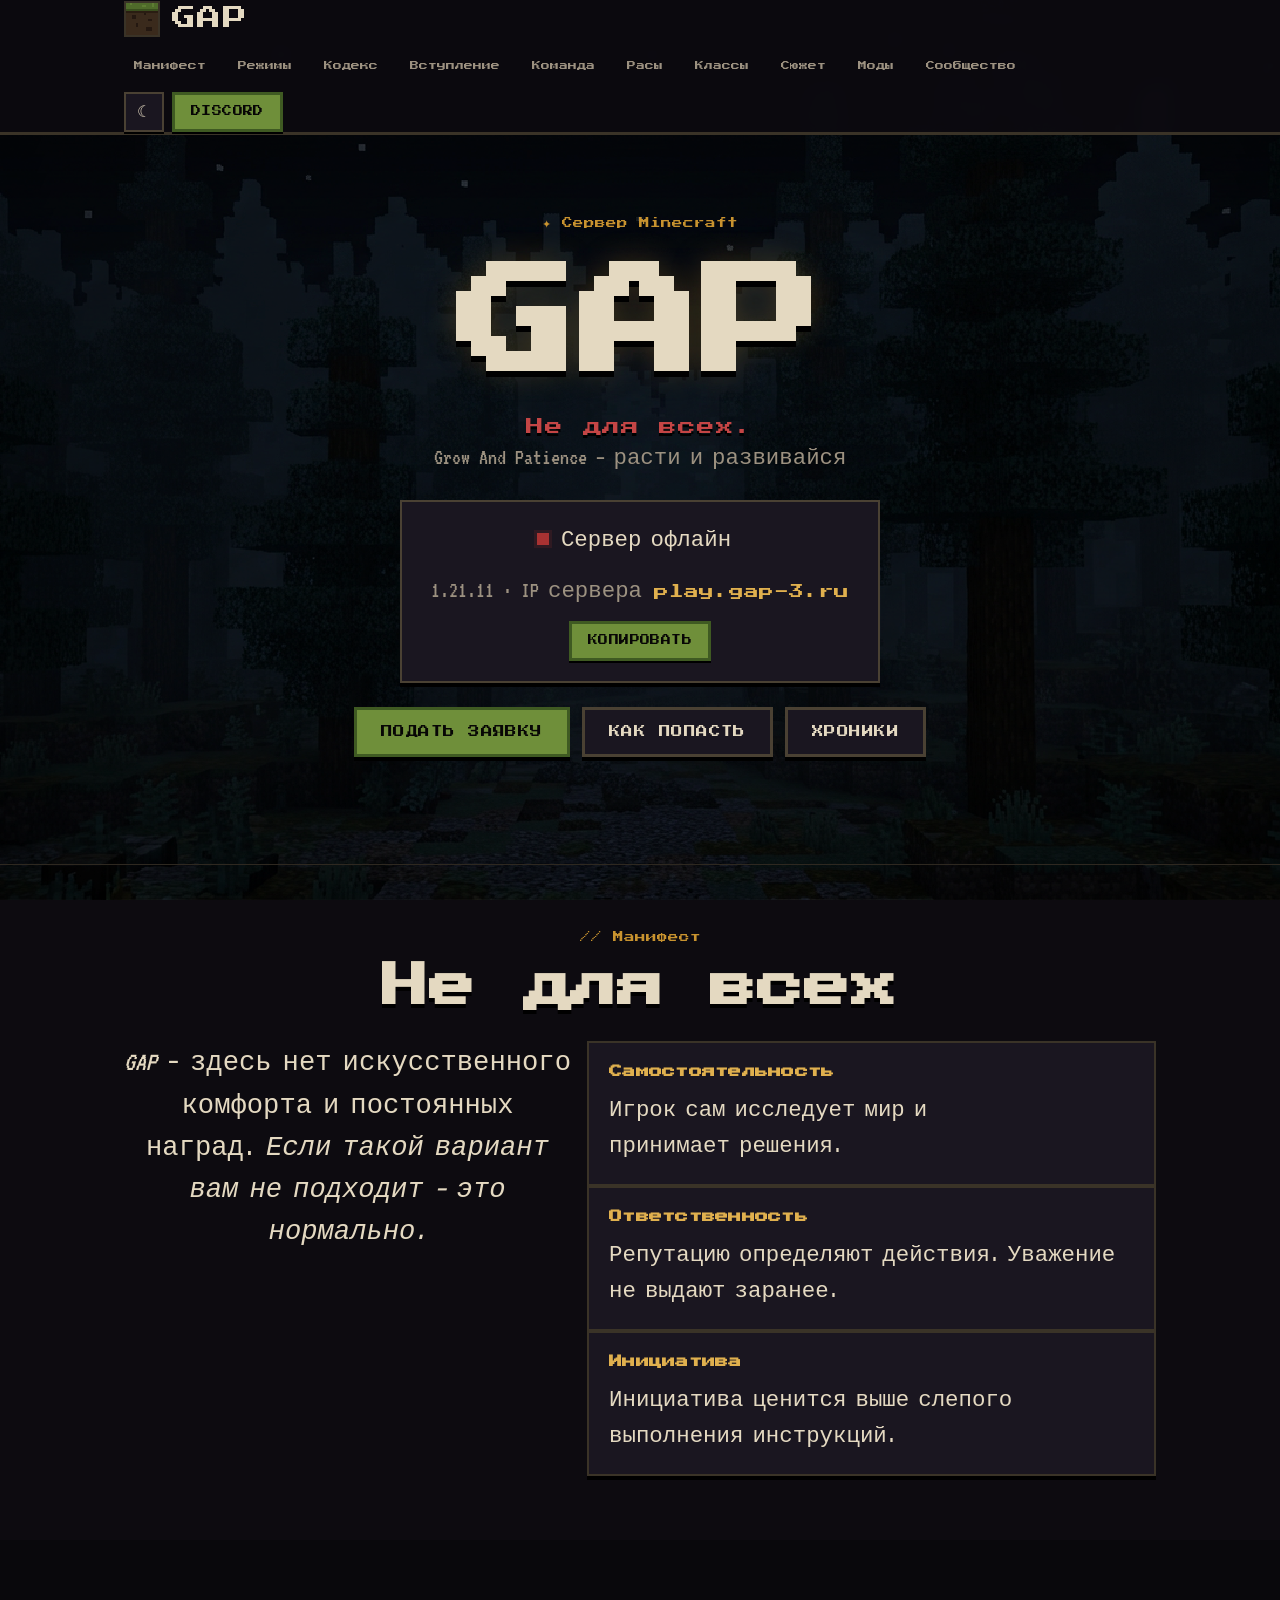
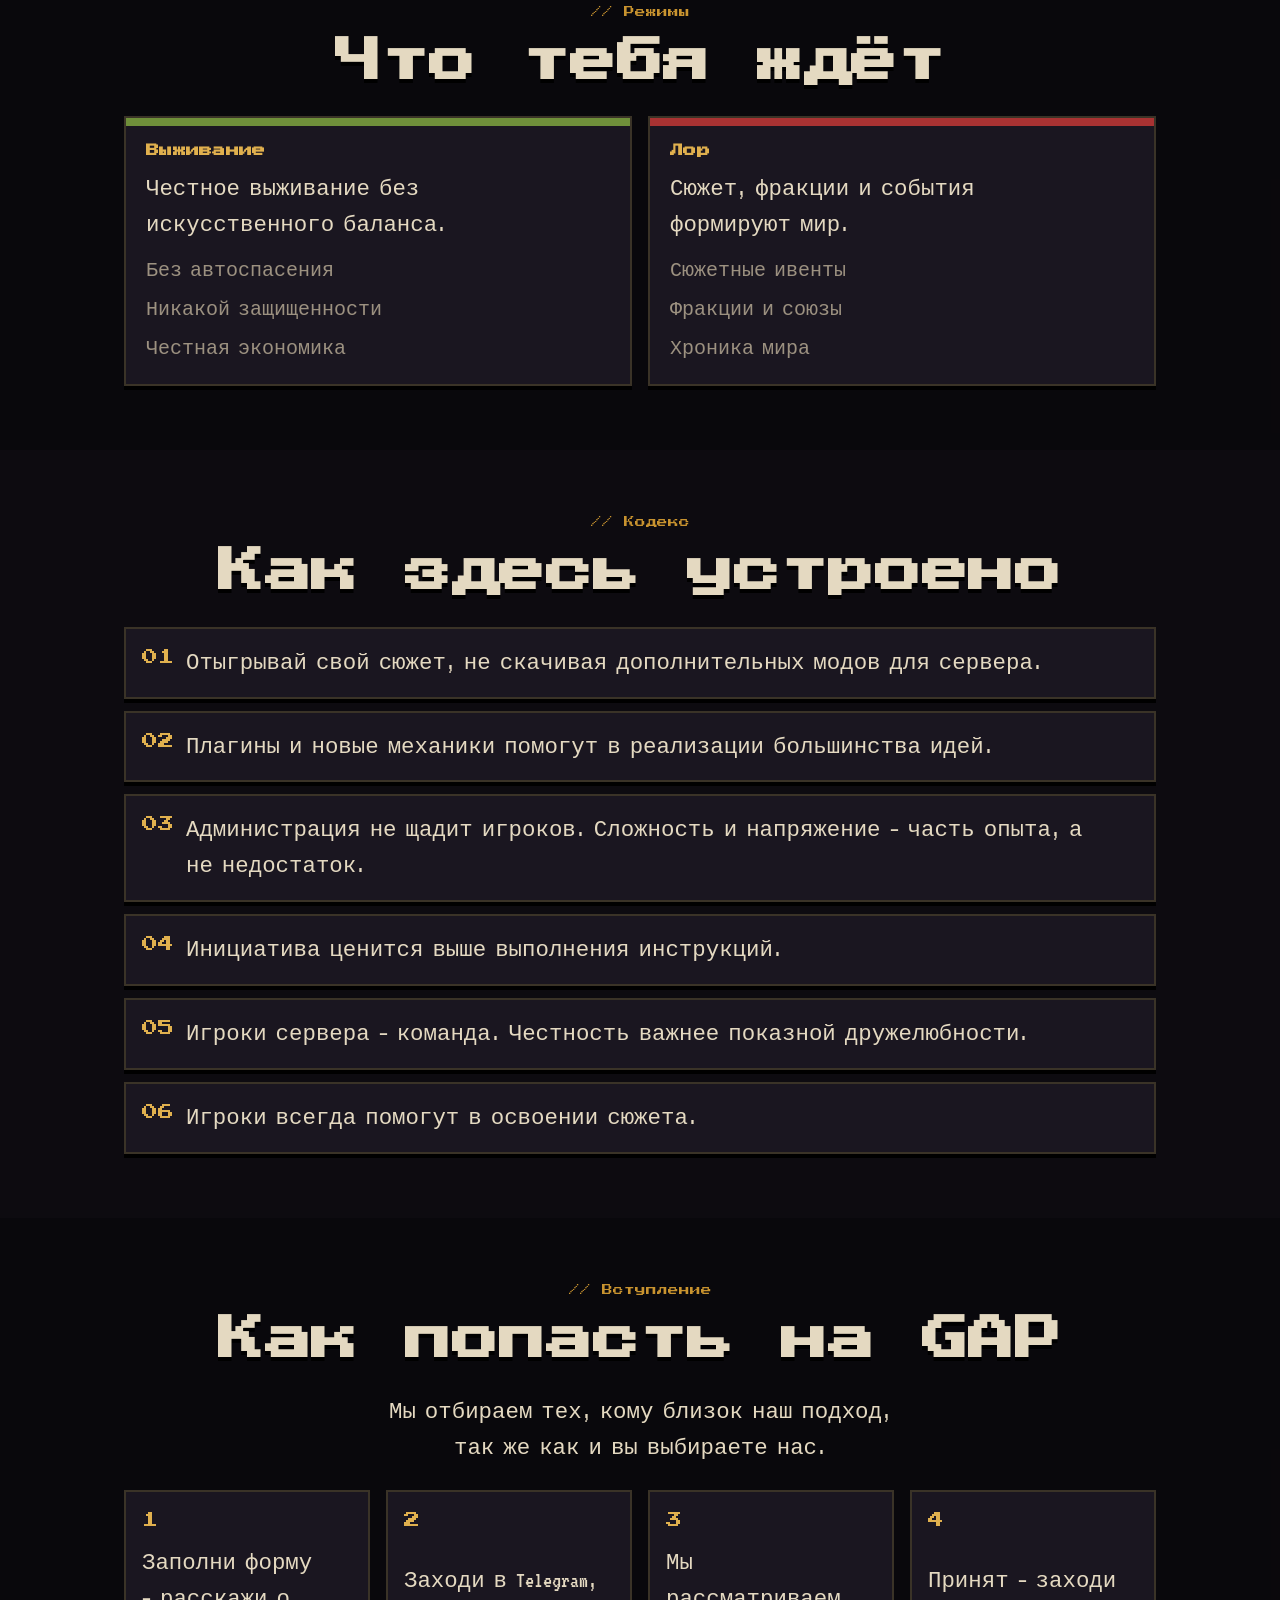
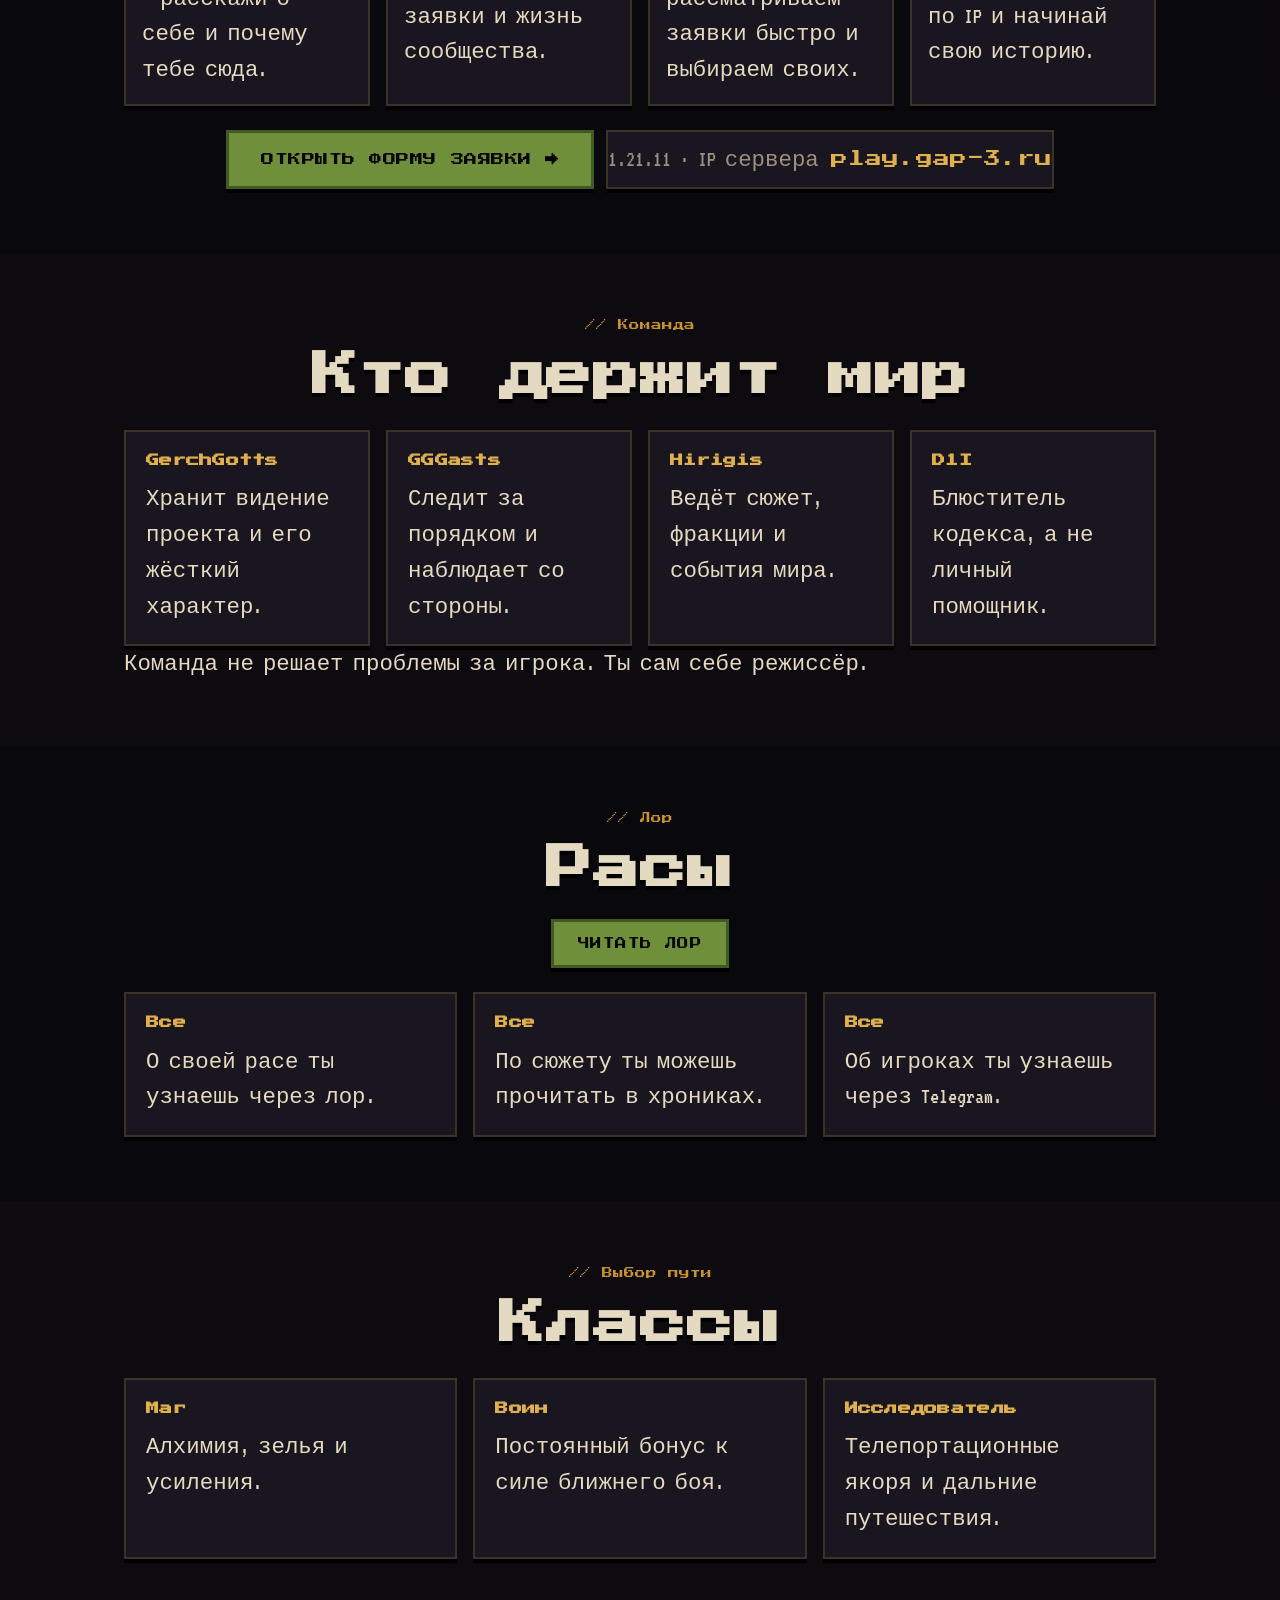
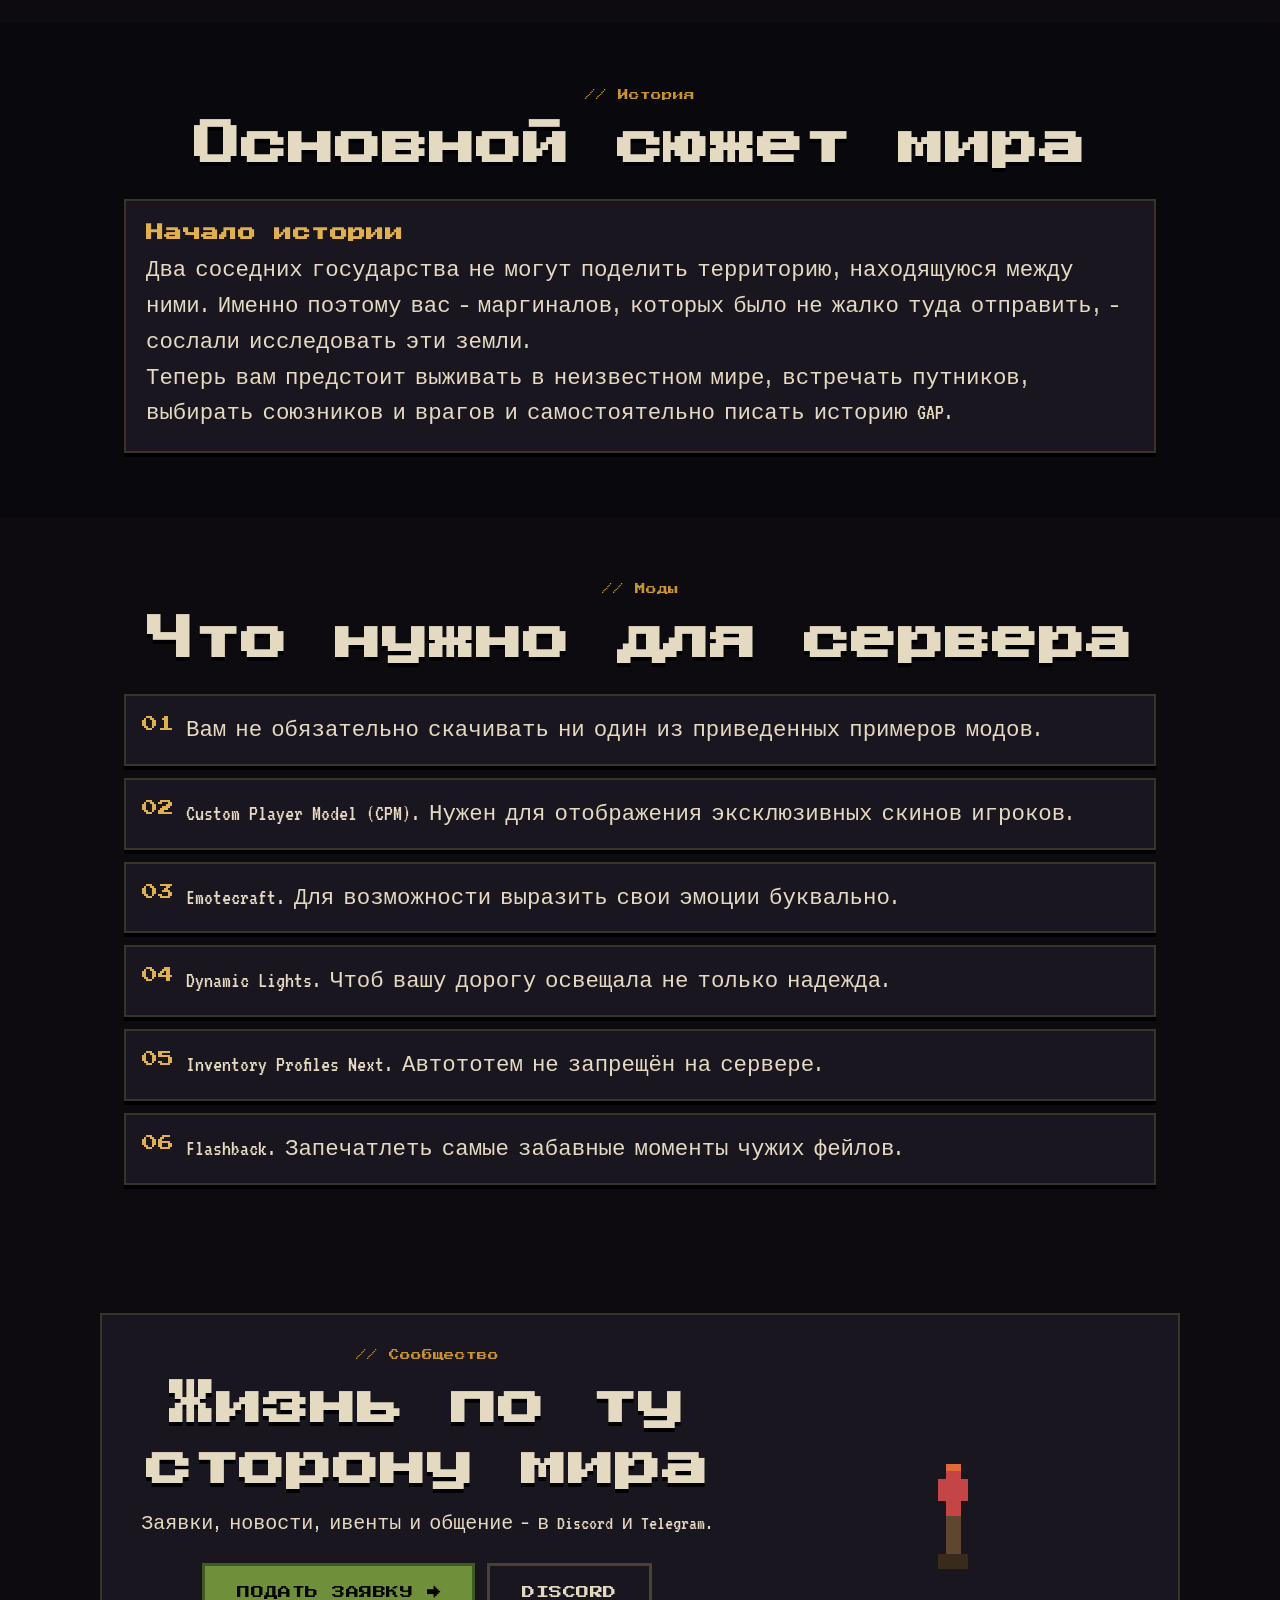
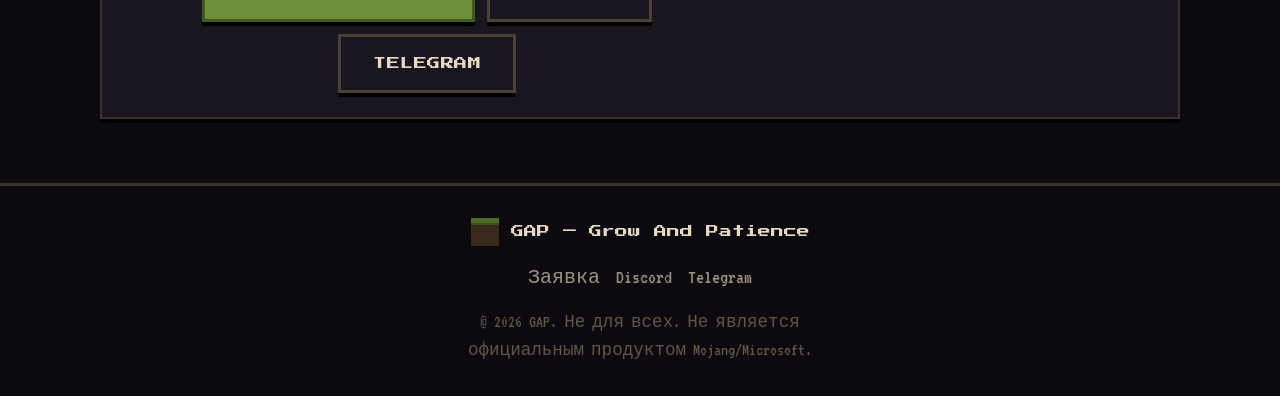
==== commit 85ac2c8f: "Update index.html" ====
--- a/index.html
+++ b/index.html
@@ -185,12 +185,12 @@
           <li class="step">
             <span class="step__num">2</span>
             <h3 class="step__title"></h3>
-            <p>Там общение, заявки и жизнь сообщества.</p>
+            <p>Заходи в Telegram, заявки и жизнь сообщества.</p>
           </li>
           <li class="step">
             <span class="step__num">3</span>
             <h3 class="step__title"></h3>
-            <p>Мы рассматриваем заявки и выбираем своих.</p>
+            <p>Мы рассматриваем заявки быстро и выбираем своих.</p>
           </li>
           <li class="step">
             <span class="step__num">4</span>
@@ -245,11 +245,9 @@
           <a href="lors.html" class="btn btn--primary">Читать лор</a>
         </header>
         <div class="team__grid">
-          <article class="staff-card"><h3 class="staff-card__role">Элитрианцы</h3><p class="staff-card__desc">6 сердец, скорость, элитры.</p></article>
-          <article class="staff-card"><h3 class="staff-card__role">Призмориты</h3><p class="staff-card__desc">Вода, рыбалка, трезубцы.</p></article>
-          <article class="staff-card"><h3 class="staff-card__role">Адорожденные</h3><p class="staff-card__desc">Огонь, сила, адская броня.</p></article>
-          <article class="staff-card"><h3 class="staff-card__role">Люди</h3><p class="staff-card__desc">Броня, инструменты, кузня.</p></article>
-          <article class="staff-card"><h3 class="staff-card__role">Кротолюди</h3><p class="staff-card__desc">Ночь, руда, спешка.</p></article>
+          <article class="staff-card"><h3 class="staff-card__role">Все</h3><p class="staff-card__desc">О своей расе ты узнаешь через лор.</p></article>
+          <article class="staff-card"><h3 class="staff-card__role">Все</h3><p class="staff-card__desc">По сюжету ты можешь прочитать в хрониках.</p></article>
+          <article class="staff-card"><h3 class="staff-card__role">Все</h3><p class="staff-card__desc">Об игроках ты узнаешь через Telegram.</p></article>
         </div>
       </div>
     </section>
--- a/style.css
+++ b/style.css
@@ -47,8 +47,7 @@
   --radius: 0;
   --transition: 140ms steps(4);
 }
-
-[data-theme="light"] {
+:root[data-theme="light"] {
   --color-bg: #cfc4a8;
   --color-bg-2: #c8bca0;
   --color-surface: #ddd2b2;
@@ -71,7 +70,6 @@
   --color-ember: #a8531a;
   --color-online: #3f5a26;
 }
-
 *,
 *::before,
 *::after {
@@ -107,37 +105,45 @@
   position: fixed;
   inset: 0;
   z-index: -2;
+
   background: url("img/forest-night.png") center center / cover no-repeat;
   background-color: var(--color-bg);
+
   pointer-events: none;
+
+  /* Только немного осветляем ночь */
+  filter: brightness(1.25);
 }
 
 [data-theme="light"] body::before {
   background: url("img/meadow-day.png") center center / cover no-repeat;
   background-color: var(--color-bg);
-}
-
+
+  /* Для дня убираем осветление */
+  filter: brightness(0.5);
+}
 /* затемняющий оверлей для читаемости */
 body::after {
   content: "";
   position: fixed;
   inset: 0;
   z-index: -1;
-  background: linear-gradient(
-    180deg,
-    rgba(8, 10, 8, 0.82) 0%,
-    rgba(8, 10, 8, 0.88) 50%,
-    rgba(8, 10, 8, 0.93) 100%
-  );
+  background:
+    linear-gradient(
+      rgba(0, 0, 0, 0.25),
+      rgba(0, 0, 0, 0.45)
+    ),
+    radial-gradient(
+      circle at center,
+      rgba(0, 0, 0, 0.05) 0%,
+      rgba(0, 0, 0, 0.35) 100%
+    );
   pointer-events: none;
 }
 
+/* День */
 [data-theme="light"] body::after {
-  background: linear-gradient(
-    180deg,
-    rgba(207, 196, 168, 0.74) 0%,
-    rgba(207, 196, 168, 0.84) 100%
-  );
+  background: rgba(255,255,255,0.08);
 }
 
 html, body {
@@ -475,7 +481,7 @@
   font-family: var(--font-body);
   font-size: 1.4rem;
   line-height: 1.6;
-  color: #cabfa6;
+color: var(--color-text);
 }
 
 .hero__stark {
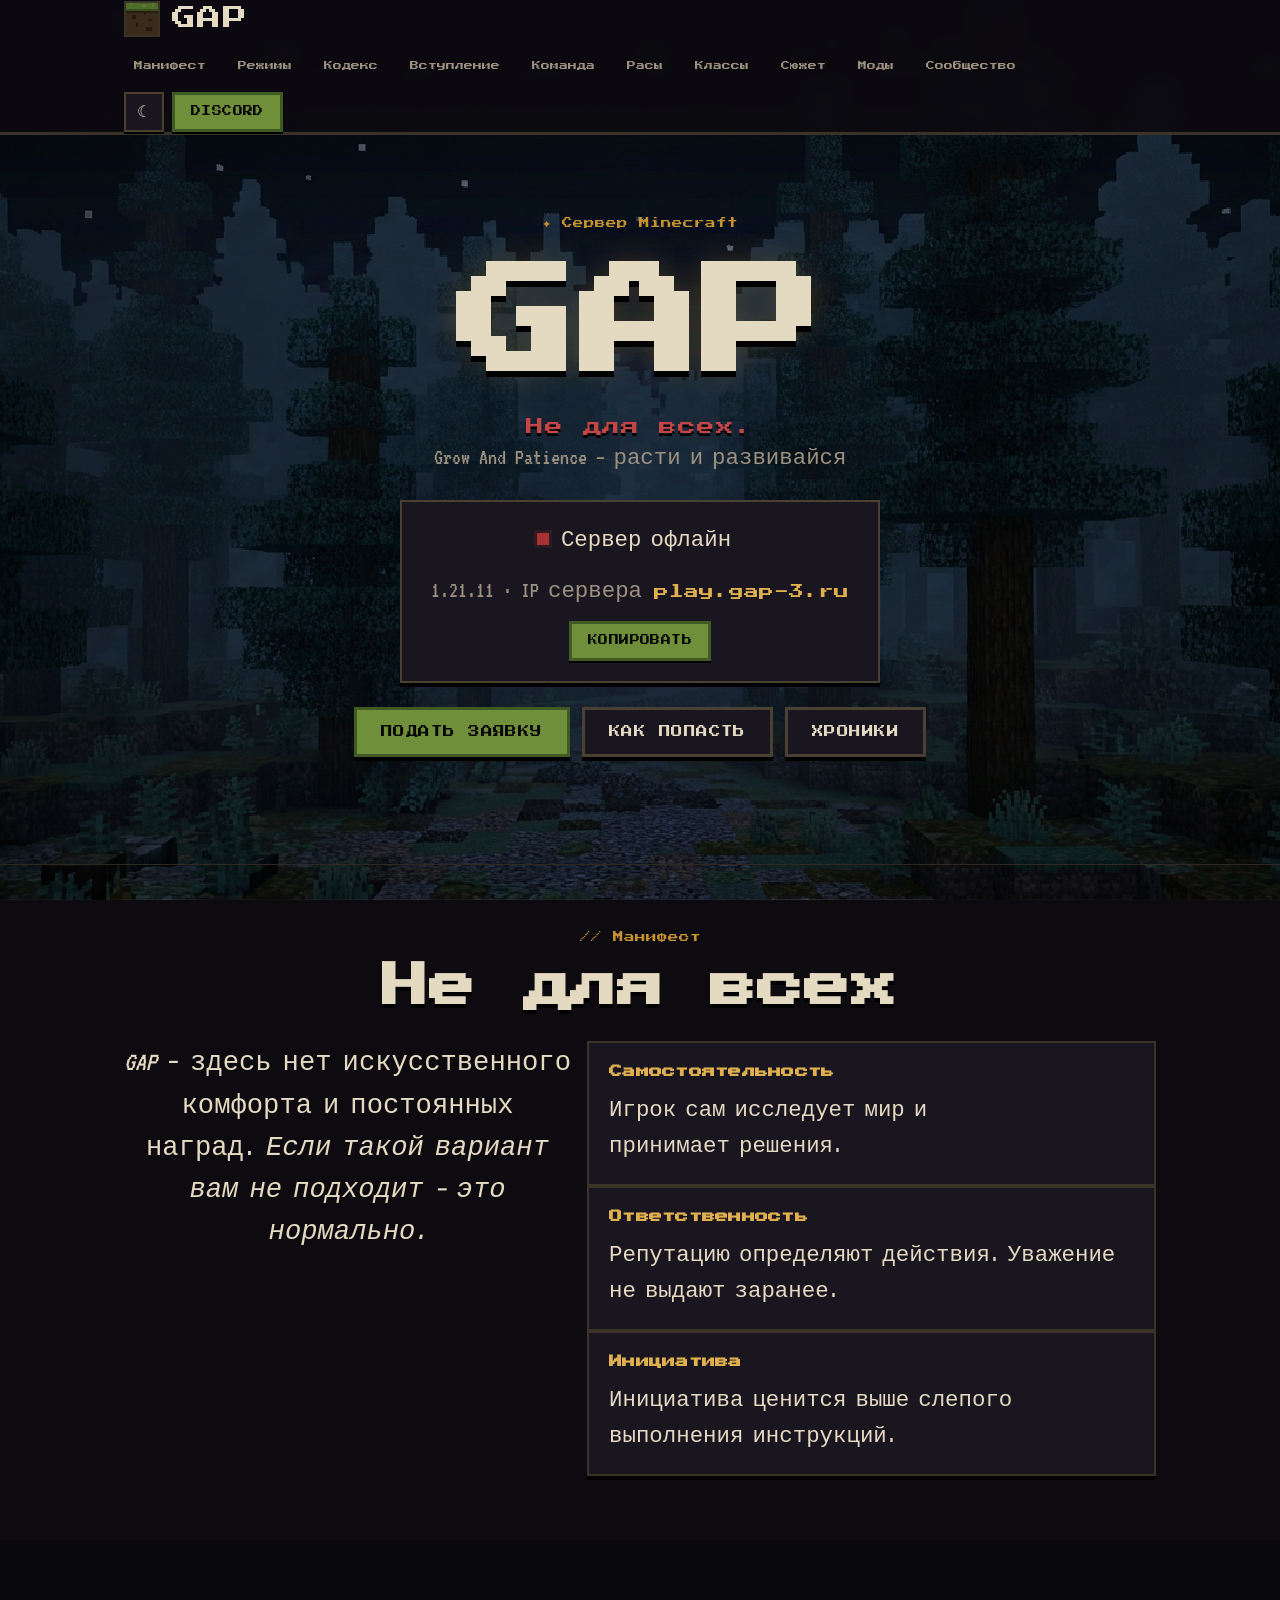
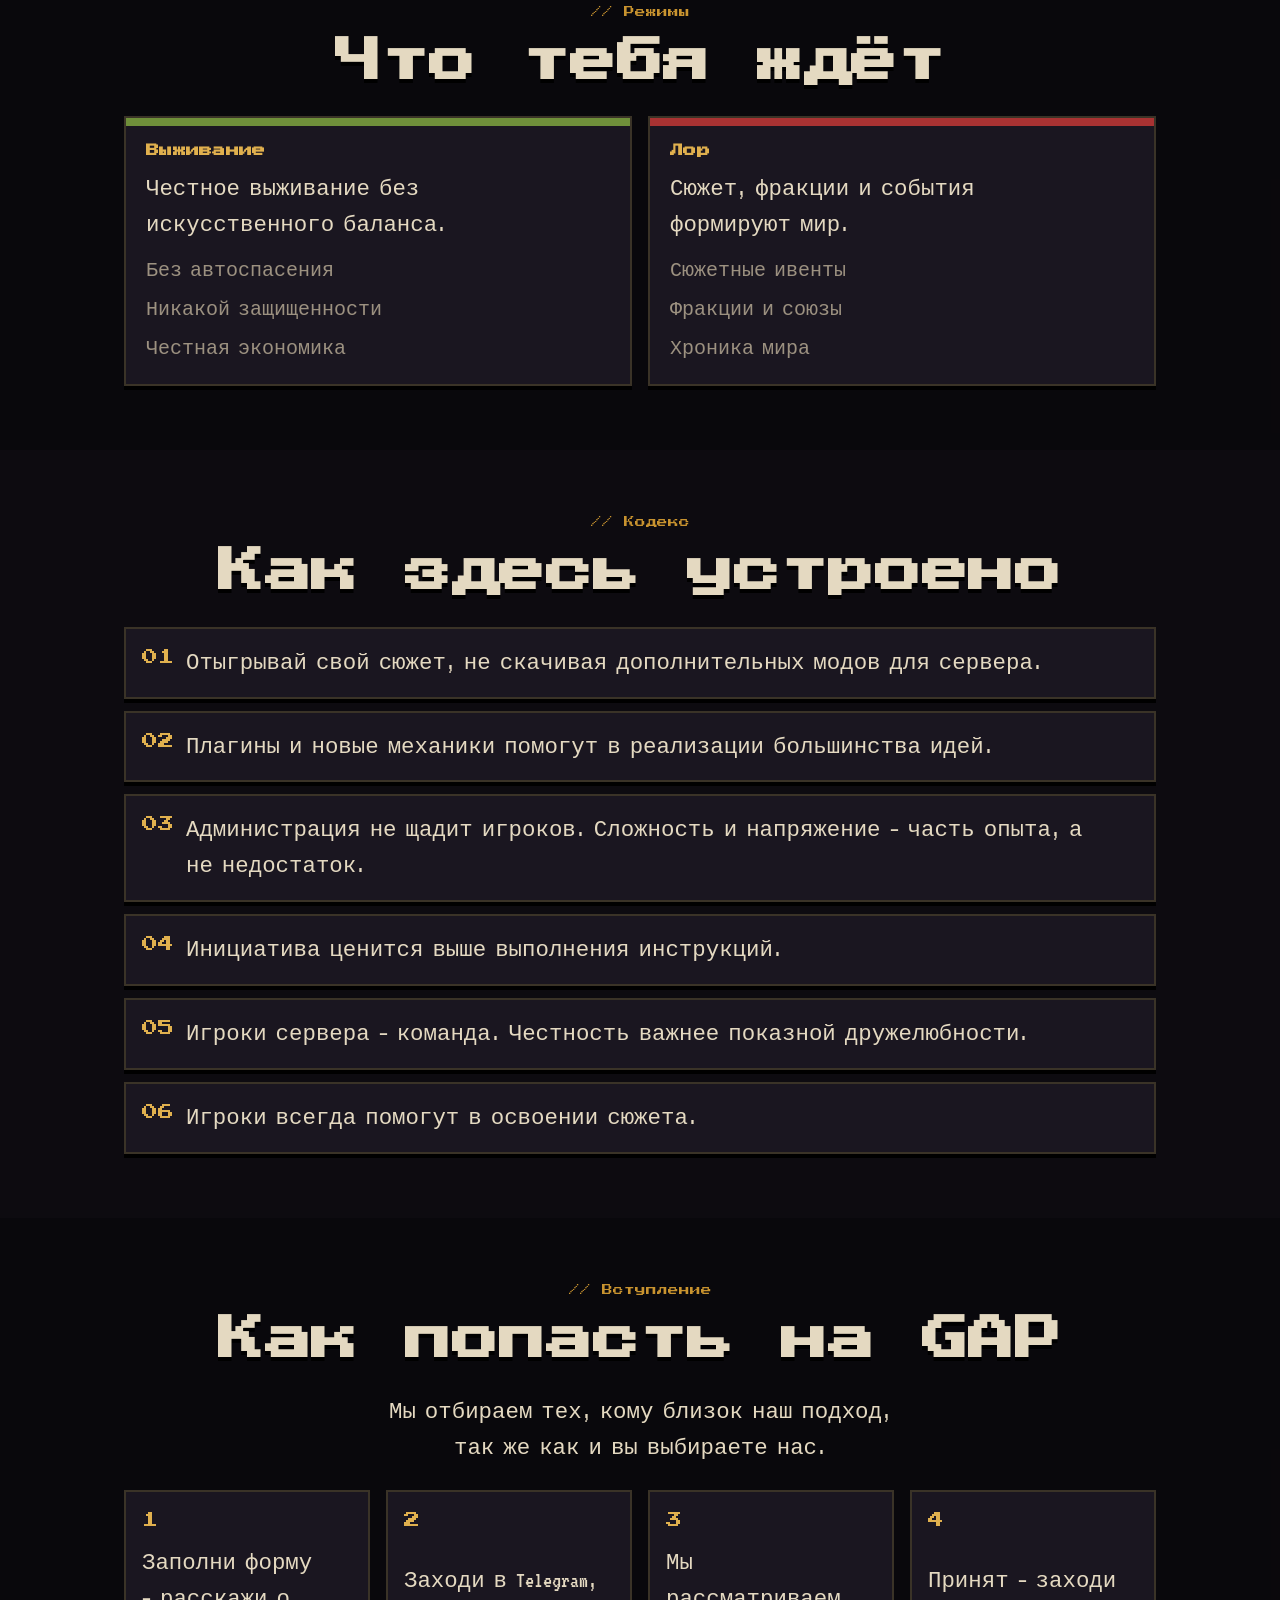
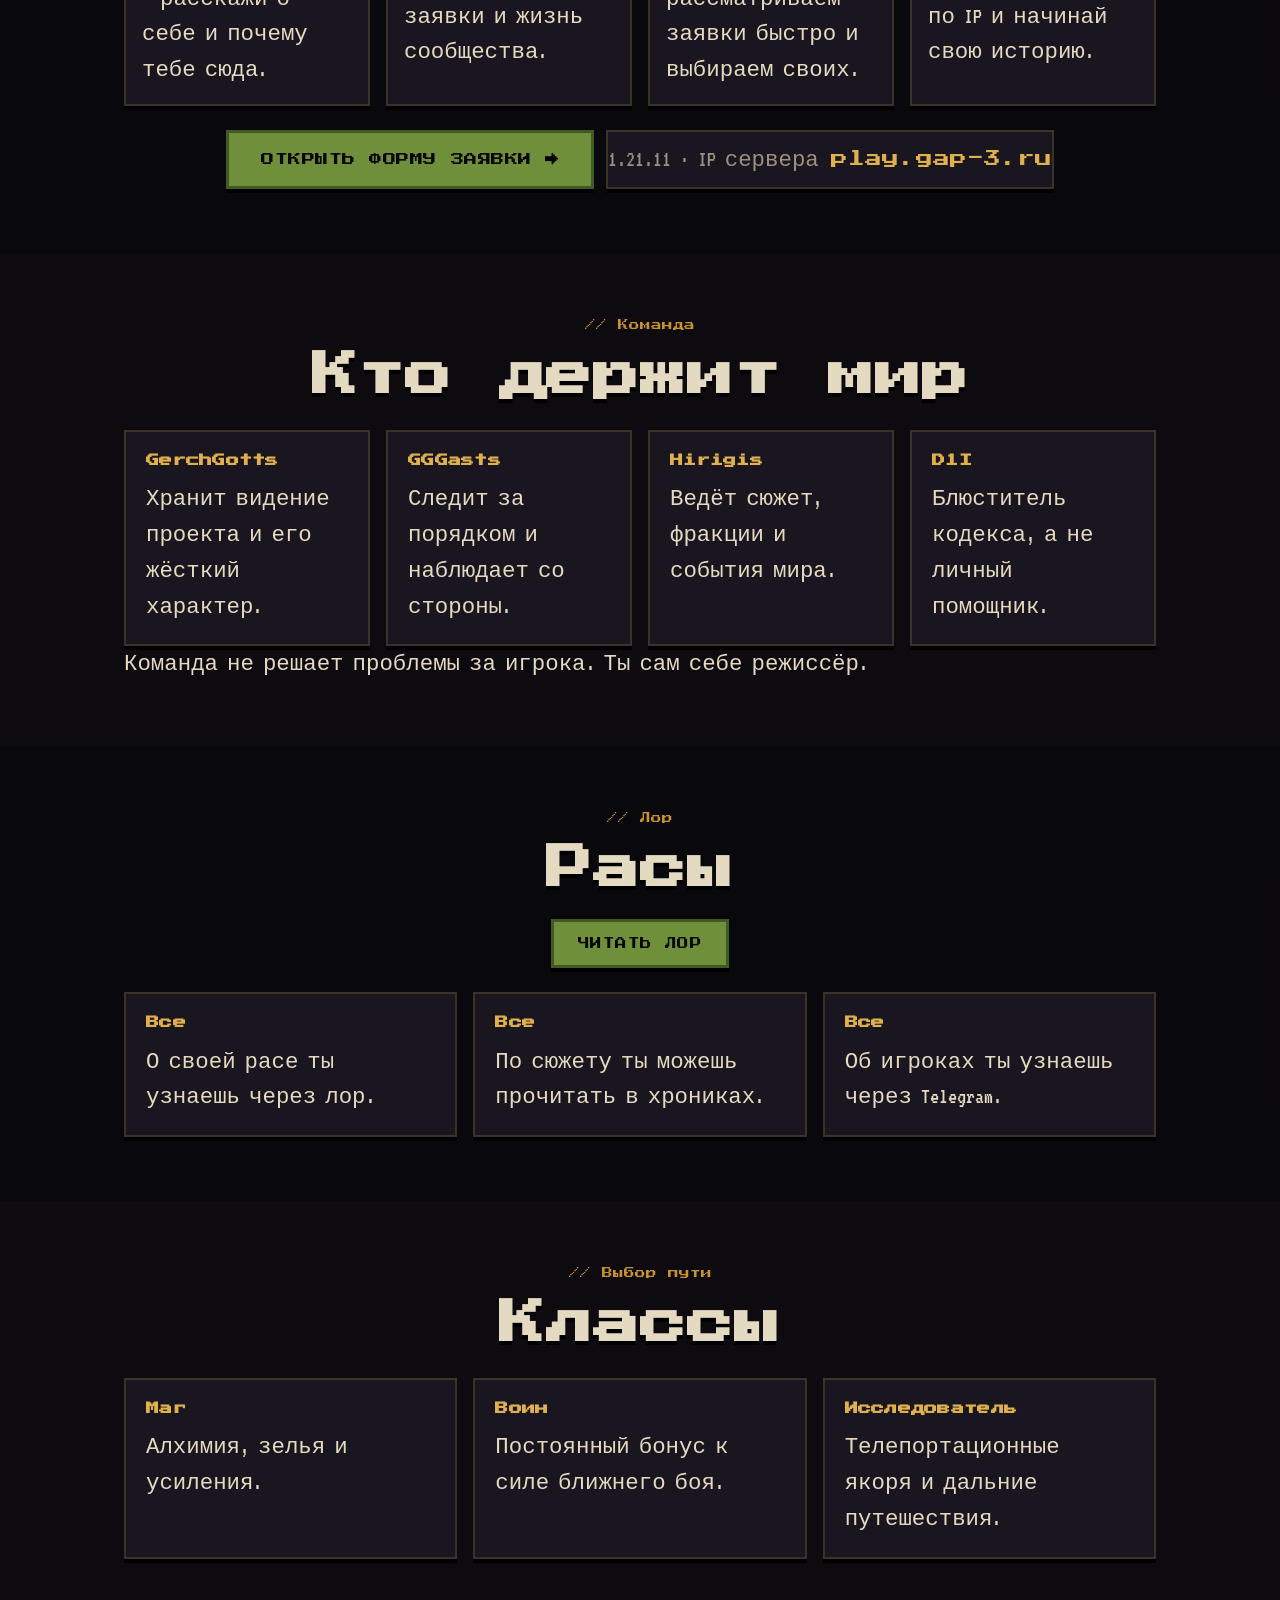
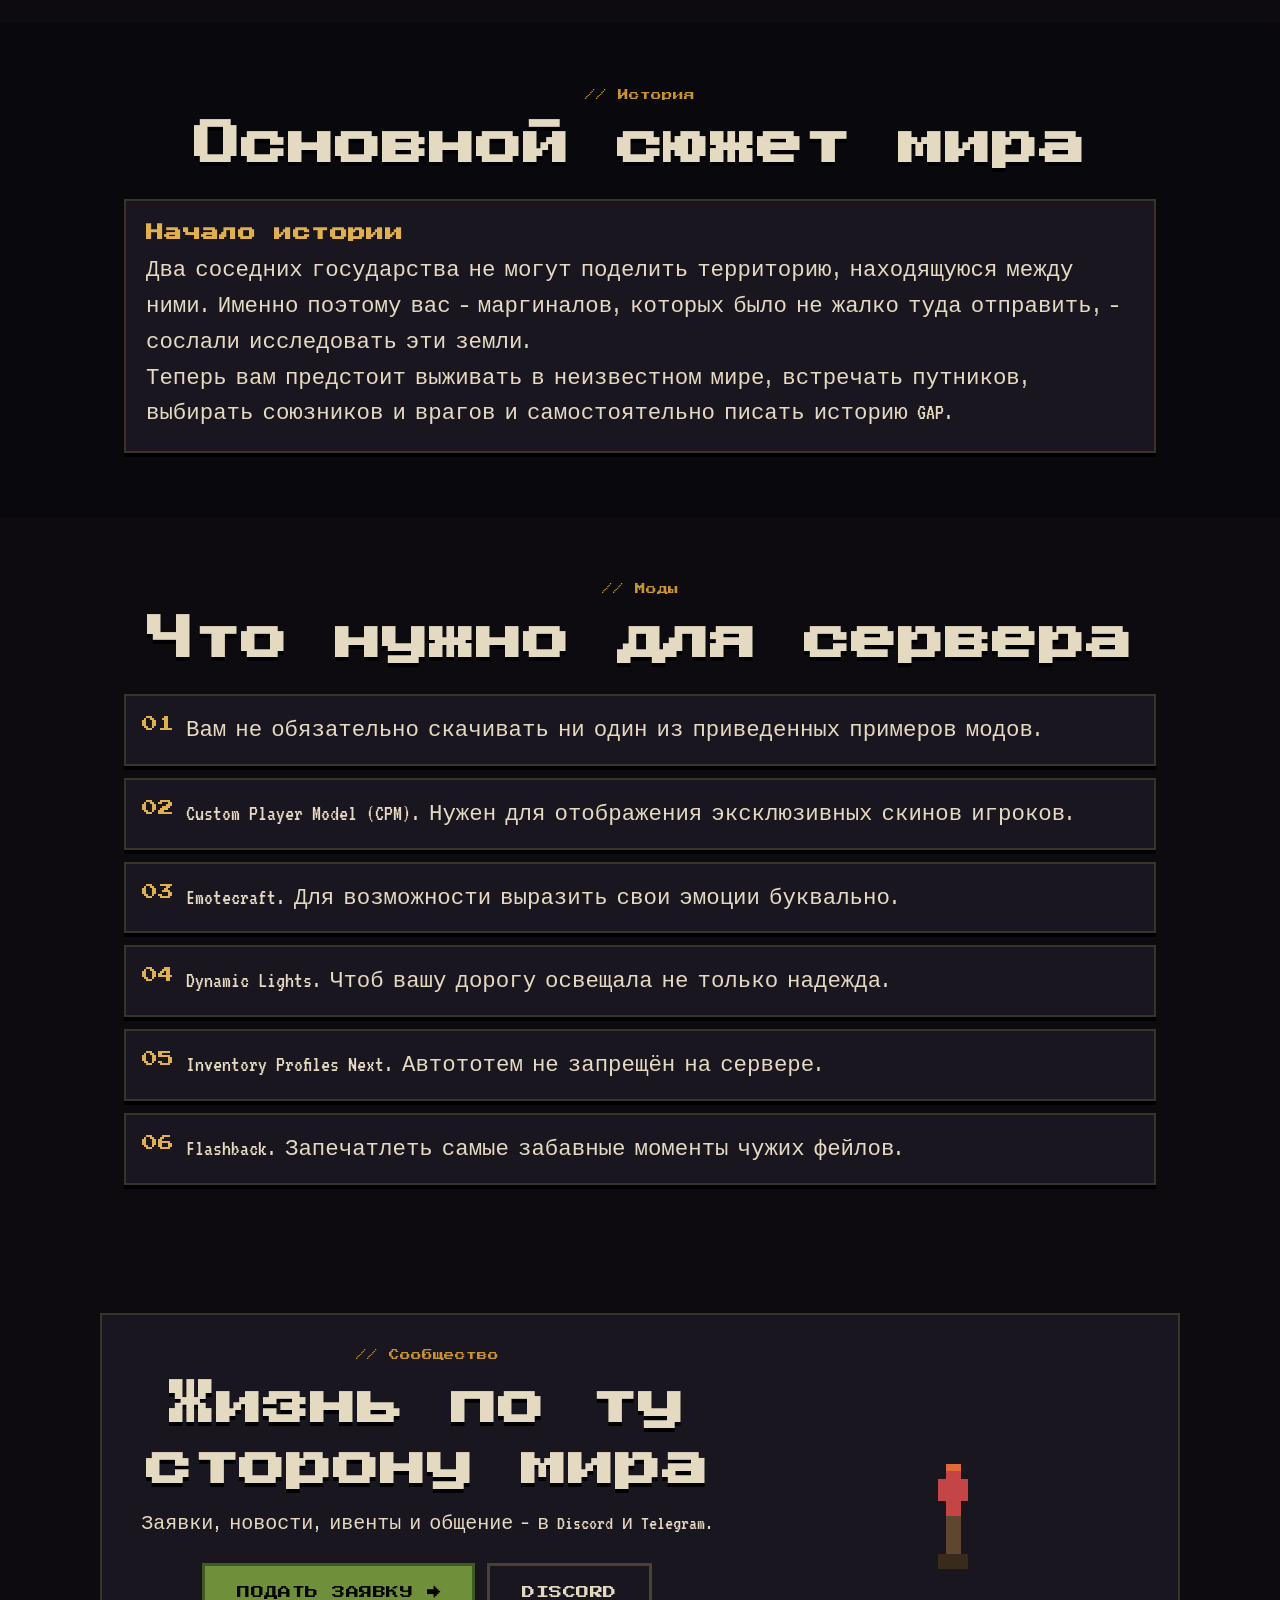
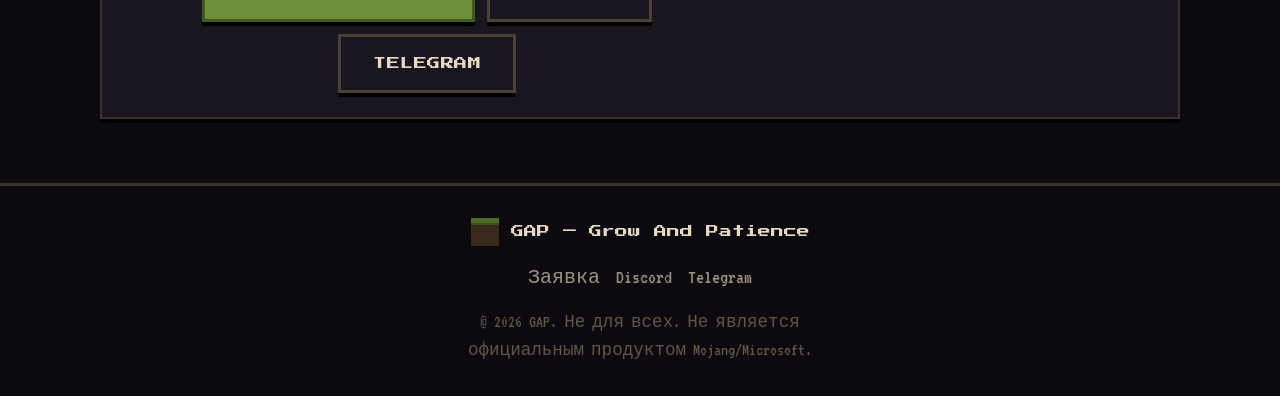
==== commit acd0341f: "Update index.html" ====
--- a/index.html
+++ b/index.html
@@ -18,23 +18,9 @@
   <header class="header" id="header">
     <div class="container header__inner">
       <a href="#top" class="brand" aria-label="GAP — на главную">
-        <svg class="brand__logo" width="36" height="36" viewBox="0 0 16 16" aria-hidden="true" shape-rendering="crispEdges">
-          <rect x="0" y="0" width="16" height="16" fill="#3a2a1c"/>
-          <rect x="0" y="0" width="16" height="4" fill="#4f6b2a"/>
-          <rect x="0" y="3" width="16" height="1" fill="#3a4f1e"/>
-          <rect x="2" y="0" width="1" height="1" fill="#5e7d33"/>
-          <rect x="8" y="1" width="2" height="1" fill="#5e7d33"/>
-          <rect x="13" y="0" width="1" height="2" fill="#5e7d33"/>
-          <rect x="0" y="4" width="16" height="1" fill="#2a1d12"/>
-          <rect x="3" y="6" width="2" height="2" fill="#241811"/>
-          <rect x="9" y="5" width="1" height="1" fill="#241811"/>
-          <rect x="11" y="8" width="2" height="1" fill="#241811"/>
-          <rect x="5" y="10" width="1" height="2" fill="#241811"/>
-          <rect x="10" y="12" width="3" height="2" fill="#241811"/>
-        </svg>
+        <img src="favicon.svg" alt="GAP" class="brand__logo">
         <span class="brand__name">GAP</span>
       </a>
-
       <nav class="nav" id="nav" aria-label="Основная навигация">
         <ul class="nav__list" role="list">
           <li><a href="#about" class="nav__link">Манифест</a></li>
--- a/style.css
+++ b/style.css
@@ -112,7 +112,7 @@
   pointer-events: none;
 
   /* Только немного осветляем ночь */
-  filter: brightness(1.25);
+  filter: brightness(2.5);
 }
 
 [data-theme="light"] body::before {
@@ -120,7 +120,7 @@
   background-color: var(--color-bg);
 
   /* Для дня убираем осветление */
-  filter: brightness(0.5);
+  filter: brightness(1.4);
 }
 /* затемняющий оверлей для читаемости */
 body::after {
